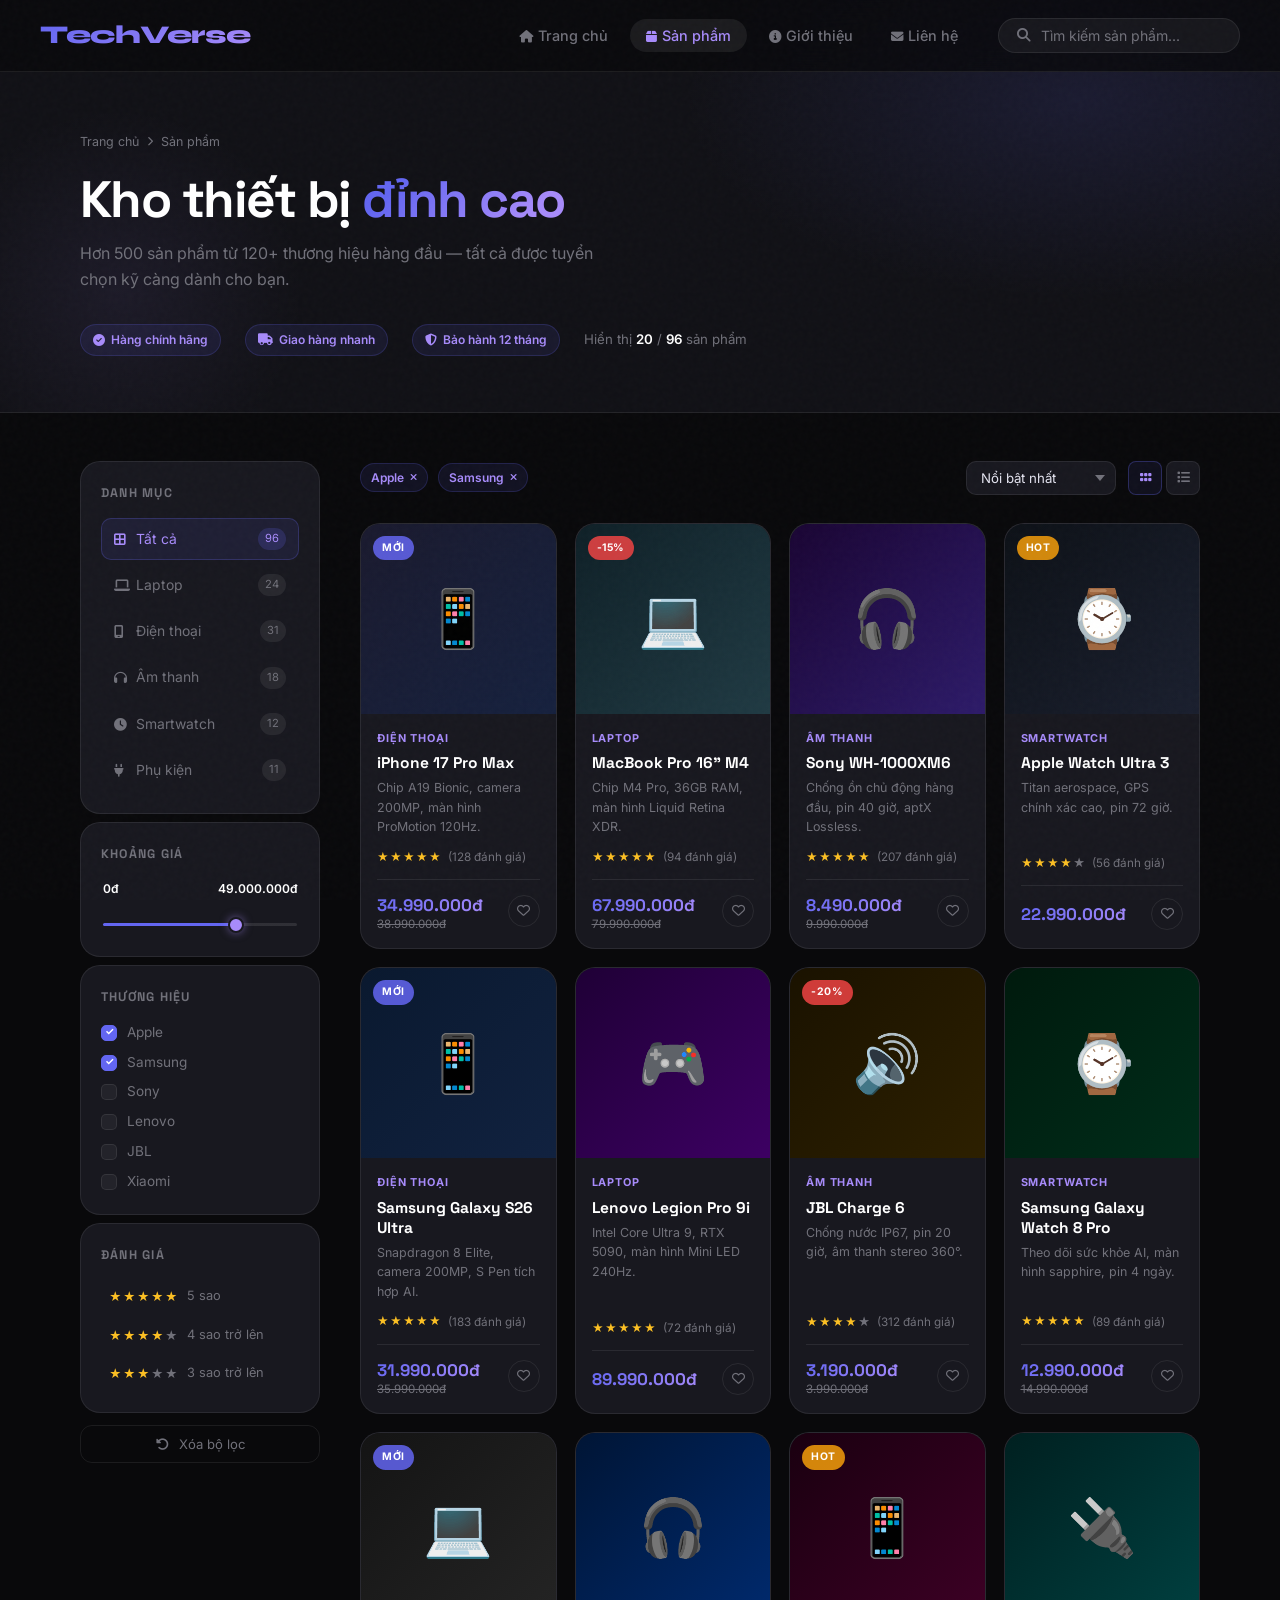
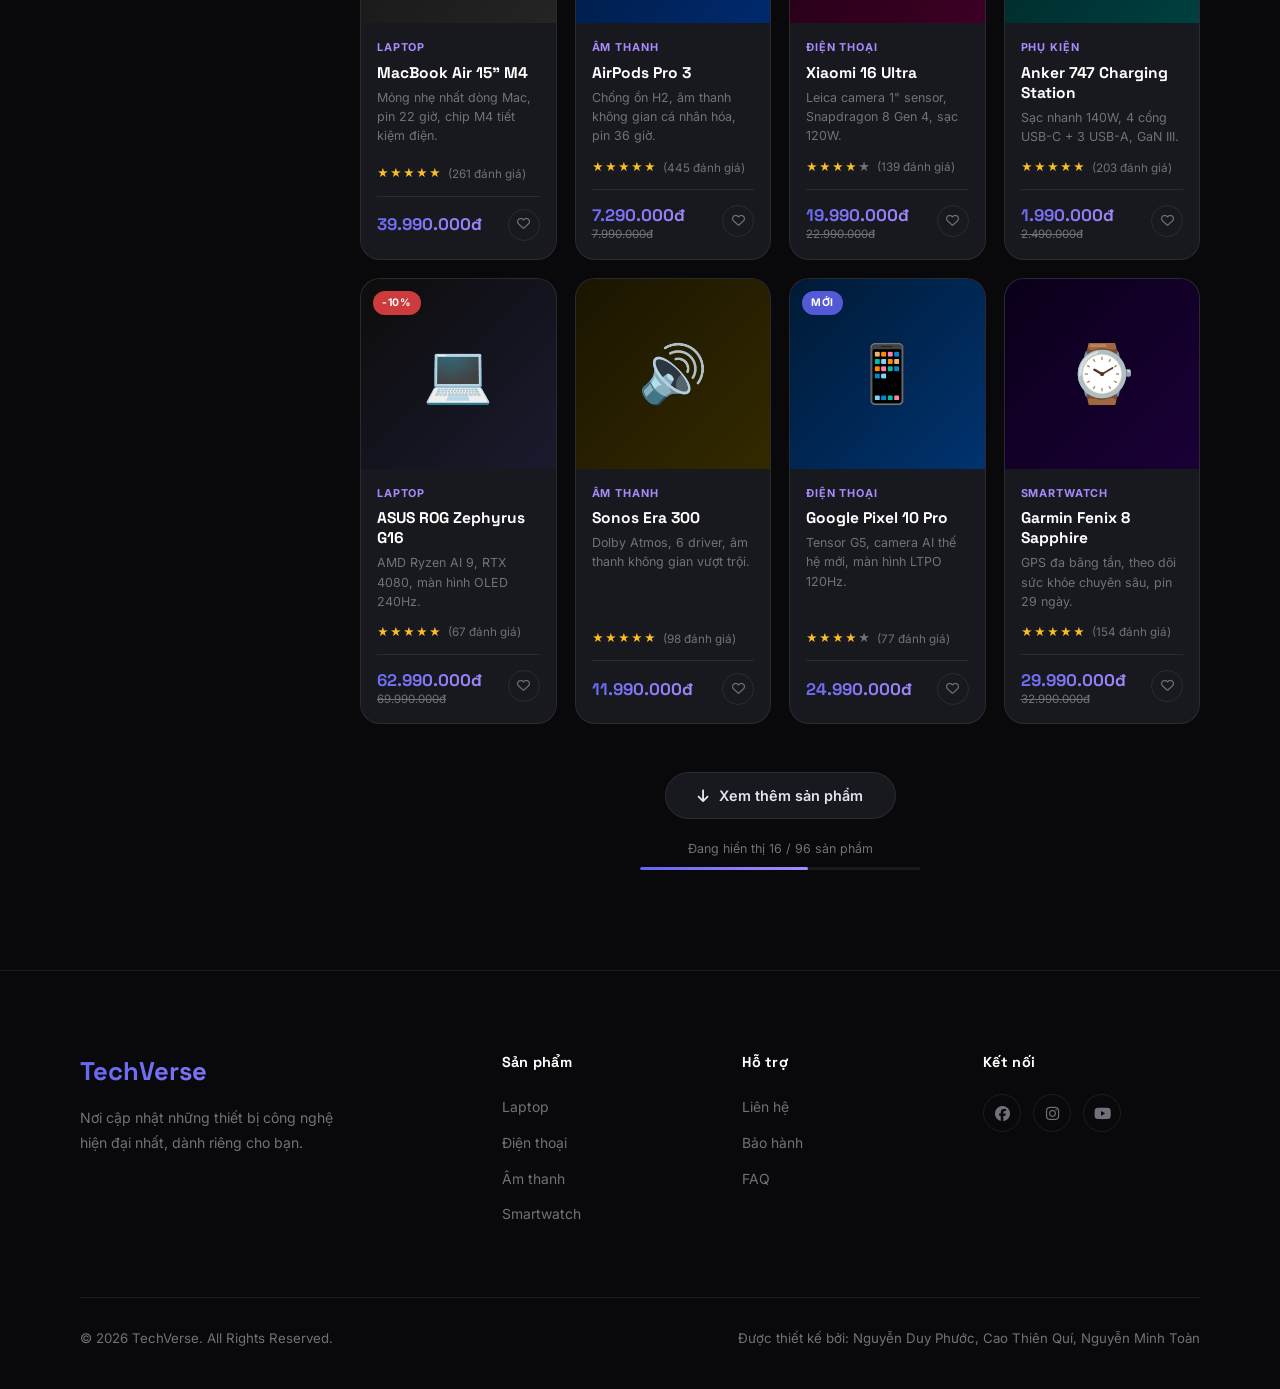
==== sanpham.html @ b82b4ca9 "update" ====
<!DOCTYPE html>
<html lang="vi">

<head>
    <meta charset="UTF-8" />
    <meta name="viewport" content="width=device-width, initial-scale=1.0" />
    <title>Sản Phẩm — TechVerse</title>
    <link rel="preconnect" href="https://fonts.googleapis.com" />
    <link rel="preconnect" href="https://fonts.gstatic.com" crossorigin />
    <link
        href="https://fonts.googleapis.com/css2?family=Syne:wght@400;600;700;800&family=Inter:wght@300;400;500;600&display=swap"
        rel="stylesheet" />
    <link rel="stylesheet" href="https://cdnjs.cloudflare.com/ajax/libs/font-awesome/6.7.2/css/all.min.css" />
    <link
        href="https://fonts.googleapis.com/css2?family=Space+Grotesk:wght@300;400;500;600;700&family=Manrope:wght@300;400;500;600;700;800&display=swap"
        rel="stylesheet">
    <link rel="stylesheet" href="../css/sanpham.css">
</head>


<body>

    <!-- ── NAVBAR ── -->
    <nav class="nav">
        <a class="nav-brand" href="index.html" style="font-family: Syne;">TechVerse</a>

        <ul class="nav-links">
            <li><a href="index.html"><i class="fa-solid fa-house" style="font-size:.78rem;margin-right:5px"></i>Trang
                    chủ</a></li>
            <li><a href="sanpham.html" class="active"><i class="fa-solid fa-box"
                        style="font-size:.78rem;margin-right:5px"></i>Sản phẩm</a></li>
            <li><a href="about.html"><i class="fa-solid fa-circle-info"
                        style="font-size:.78rem;margin-right:5px"></i>Giới thiệu</a></li>
            <li><a href="contact.html"><i class="fa-solid fa-envelope"
                        style="font-size:.78rem;margin-right:5px"></i>Liên hệ</a></li>
        </ul>

        <div class="nav-search">
            <i class="fa-solid fa-magnifying-glass"></i>
            <input type="search" placeholder="Tìm kiếm sản phẩm..." />
        </div>
    </nav>

    <!-- ── PAGE HERO ── -->
    <div class="page-hero">
        <div class="page-hero-inner">
            <div class="breadcrumb">
                <a href="index.html">Trang chủ</a>
                <i class="fa-solid fa-chevron-right"></i>
                <span>Sản phẩm</span>
            </div>
            <h1>Kho thiết bị <em>đỉnh cao</em></h1>
            <p>Hơn 500 sản phẩm từ 120+ thương hiệu hàng đầu — tất cả được tuyển chọn kỹ càng dành cho bạn.</p>
            <div class="hero-meta">
                <div class="meta-badge"><i class="fa-solid fa-circle-check"></i> Hàng chính hãng</div>
                <div class="meta-badge"><i class="fa-solid fa-truck"></i> Giao hàng nhanh</div>
                <div class="meta-badge"><i class="fa-solid fa-shield-halved"></i> Bảo hành 12 tháng</div>
                <div class="meta-count">Hiển thị <span>20</span> / <span>96</span> sản phẩm</div>
            </div>
        </div>
    </div>

    <!-- ── SHOP LAYOUT ── -->
    <div class="shop-layout">

        <!-- SIDEBAR -->
        <aside class="sidebar">

            <!-- Category -->
            <div class="sidebar-section">
                <div class="sidebar-title">Danh mục</div>
                <ul class="filter-list" id="cat-filter">
                    <li class="filter-item active" data-cat="all">
                        <span><i class="fa-solid fa-border-all" style="width:14px;margin-right:8px"></i>Tất cả</span>
                        <span class="filter-count">96</span>
                    </li>
                    <li class="filter-item" data-cat="laptop">
                        <span><i class="fa-solid fa-laptop" style="width:14px;margin-right:8px"></i>Laptop</span>
                        <span class="filter-count">24</span>
                    </li>
                    <li class="filter-item" data-cat="phone">
                        <span><i class="fa-solid fa-mobile-screen" style="width:14px;margin-right:8px"></i>Điện
                            thoại</span>
                        <span class="filter-count">31</span>
                    </li>
                    <li class="filter-item" data-cat="audio">
                        <span><i class="fa-solid fa-headphones" style="width:14px;margin-right:8px"></i>Âm thanh</span>
                        <span class="filter-count">18</span>
                    </li>
                    <li class="filter-item" data-cat="watch">
                        <span><i class="fa-solid fa-clock" style="width:14px;margin-right:8px"></i>Smartwatch</span>
                        <span class="filter-count">12</span>
                    </li>
                    <li class="filter-item" data-cat="accessory">
                        <span><i class="fa-solid fa-plug" style="width:14px;margin-right:8px"></i>Phụ kiện</span>
                        <span class="filter-count">11</span>
                    </li>
                </ul>
            </div>

            <!-- Price -->
            <div class="sidebar-section">
                <div class="sidebar-title">Khoảng giá</div>
                <div class="price-range-wrap">
                    <div class="price-labels">
                        <span>0đ</span>
                        <span id="price-display">50.000.000đ</span>
                    </div>
                    <input type="range" min="0" max="100" value="70" id="price-range" />
                </div>
            </div>

            <!-- Brand -->
            <div class="sidebar-section">
                <div class="sidebar-title">Thương hiệu</div>
                <div class="brand-list">
                    <label class="brand-check">
                        <input type="checkbox" checked />
                        <div class="checkmark"></div>
                        <span class="brand-label">Apple</span>
                    </label>
                    <label class="brand-check">
                        <input type="checkbox" checked />
                        <div class="checkmark"></div>
                        <span class="brand-label">Samsung</span>
                    </label>
                    <label class="brand-check">
                        <input type="checkbox" />
                        <div class="checkmark"></div>
                        <span class="brand-label">Sony</span>
                    </label>
                    <label class="brand-check">
                        <input type="checkbox" />
                        <div class="checkmark"></div>
                        <span class="brand-label">Lenovo</span>
                    </label>
                    <label class="brand-check">
                        <input type="checkbox" />
                        <div class="checkmark"></div>
                        <span class="brand-label">JBL</span>
                    </label>
                    <label class="brand-check">
                        <input type="checkbox" />
                        <div class="checkmark"></div>
                        <span class="brand-label">Xiaomi</span>
                    </label>
                </div>
            </div>

            <!-- Rating -->
            <div class="sidebar-section">
                <div class="sidebar-title">Đánh giá</div>
                <div class="rating-list">
                    <div class="rating-row">
                        <span class="stars">★★★★★</span>
                        <span class="rating-label">5 sao</span>
                    </div>
                    <div class="rating-row">
                        <span class="stars">★★★★<span style="color:var(--muted)">★</span></span>
                        <span class="rating-label">4 sao trở lên</span>
                    </div>
                    <div class="rating-row">
                        <span class="stars">★★★<span style="color:var(--muted)">★★</span></span>
                        <span class="rating-label">3 sao trở lên</span>
                    </div>
                </div>
            </div>

            <button class="reset-btn">
                <i class="fa-solid fa-rotate-left" style="margin-right:6px"></i> Xóa bộ lọc
            </button>

        </aside>

        <!-- MAIN -->
        <main class="main-content">

            <!-- Topbar -->
            <div class="topbar">
                <div class="topbar-left">
                    <span class="active-filter-tag">Apple <i class="fa-solid fa-xmark"></i></span>
                    <span class="active-filter-tag">Samsung <i class="fa-solid fa-xmark"></i></span>
                </div>
                <div class="topbar-right">
                    <select class="sort-select">
                        <option>Nổi bật nhất</option>
                        <option>Giá: Thấp → Cao</option>
                        <option>Giá: Cao → Thấp</option>
                        <option>Mới nhất</option>
                        <option>Đánh giá cao</option>
                    </select>
                    <div class="view-toggle">
                        <button class="view-btn active" title="Lưới"><i class="fa-solid fa-grip"></i></button>
                        <button class="view-btn" title="Danh sách"><i class="fa-solid fa-list"></i></button>
                    </div>
                </div>
            </div>

            <!-- Product Grid (4 per row on desktop) -->
            <div class="prod-grid" id="product-grid">

                <!-- Card 1 -->
                <div class="prod-card" data-reveal data-reveal-delay="1">
                    <div class="prod-badge badge-new">Mới</div>
                    <div class="prod-img-wrap">
                        <div
                            style="width:100%;height:100%;background:linear-gradient(135deg,#1a1a2e,#16213e);display:flex;align-items:center;justify-content:center;font-size:3.5rem;">
                            📱</div>
                        <div class="prod-actions">
                            <button class="qa-btn"><i class="fa-solid fa-eye"></i> Xem nhanh</button>
                            <button class="qa-btn icon-only">
                                <i class="fa-solid fa-arrow-right"></i>
                            </button>
                        </div>
                    </div>
                    <div class="prod-body">
                        <div class="prod-cat">Điện thoại</div>
                        <h5>iPhone 17 Pro Max</h5>
                        <p>Chip A19 Bionic, camera 200MP, màn hình ProMotion 120Hz.</p>
                        <div class="prod-rating">
                            <span class="stars">★★★★★</span>
                            <span>(128 đánh giá)</span>
                        </div>
                        <div class="prod-footer">
                            <div class="prod-price">
                                <span class="price-main">34.990.000đ</span>
                                <span class="price-old">38.990.000đ</span>
                            </div>
                            <button class="prod-heart"><i class="fa-regular fa-heart"></i></button>
                        </div>
                    </div>
                </div>

                <!-- Card 2 -->
                <div class="prod-card" data-reveal data-reveal-delay="2">
                    <div class="prod-badge badge-sale">-15%</div>
                    <div class="prod-img-wrap">
                        <div
                            style="width:100%;height:100%;background:linear-gradient(135deg,#0f2027,#203a43);display:flex;align-items:center;justify-content:center;font-size:3.5rem;">
                            💻</div>
                        <div class="prod-actions">
                            <button class="qa-btn"><i class="fa-solid fa-eye"></i> Xem nhanh</button>
                            <button class="qa-btn icon-only"><i class="fa-solid fa-cart-plus"></i></button>
                        </div>
                    </div>
                    <div class="prod-body">
                        <div class="prod-cat">Laptop</div>
                        <h5>MacBook Pro 16" M4</h5>
                        <p>Chip M4 Pro, 36GB RAM, màn hình Liquid Retina XDR.</p>
                        <div class="prod-rating">
                            <span class="stars">★★★★★</span>
                            <span>(94 đánh giá)</span>
                        </div>
                        <div class="prod-footer">
                            <div class="prod-price">
                                <span class="price-main">67.990.000đ</span>
                                <span class="price-old">79.990.000đ</span>
                            </div>
                            <button class="prod-heart"><i class="fa-regular fa-heart"></i></button>
                        </div>
                    </div>
                </div>

                <!-- Card 3 -->
                <div class="prod-card" data-reveal data-reveal-delay="3">
                    <div class="prod-img-wrap">
                        <div
                            style="width:100%;height:100%;background:linear-gradient(135deg,#1a0533,#2d1b69);display:flex;align-items:center;justify-content:center;font-size:3.5rem;">
                            🎧</div>
                        <div class="prod-actions">
                            <button class="qa-btn"><i class="fa-solid fa-eye"></i> Xem nhanh</button>
                            <button class="qa-btn icon-only"><i class="fa-solid fa-cart-plus"></i></button>
                        </div>
                    </div>
                    <div class="prod-body">
                        <div class="prod-cat">Âm thanh</div>
                        <h5>Sony WH-1000XM6</h5>
                        <p>Chống ồn chủ động hàng đầu, pin 40 giờ, aptX Lossless.</p>
                        <div class="prod-rating">
                            <span class="stars">★★★★★</span>
                            <span>(207 đánh giá)</span>
                        </div>
                        <div class="prod-footer">
                            <div class="prod-price">
                                <span class="price-main">8.490.000đ</span>
                                <span class="price-old">9.990.000đ</span>
                            </div>
                            <button class="prod-heart"><i class="fa-regular fa-heart"></i></button>
                        </div>
                    </div>
                </div>

                <!-- Card 4 -->
                <div class="prod-card" data-reveal data-reveal-delay="4">
                    <div class="prod-badge badge-hot">Hot</div>
                    <div class="prod-img-wrap">
                        <div
                            style="width:100%;height:100%;background:linear-gradient(135deg,#0d1117,#1a1f2e);display:flex;align-items:center;justify-content:center;font-size:3.5rem;">
                            ⌚</div>
                        <div class="prod-actions">
                            <button class="qa-btn"><i class="fa-solid fa-eye"></i> Xem nhanh</button>
                            <button class="qa-btn icon-only"><i class="fa-solid fa-cart-plus"></i></button>
                        </div>
                    </div>
                    <div class="prod-body">
                        <div class="prod-cat">Smartwatch</div>
                        <h5>Apple Watch Ultra 3</h5>
                        <p>Titan aerospace, GPS chính xác cao, pin 72 giờ.</p>
                        <div class="prod-rating">
                            <span class="stars">★★★★<span style="color:var(--muted)">★</span></span>
                            <span>(56 đánh giá)</span>
                        </div>
                        <div class="prod-footer">
                            <div class="prod-price">
                                <span class="price-main">22.990.000đ</span>
                            </div>
                            <button class="prod-heart"><i class="fa-regular fa-heart"></i></button>
                        </div>
                    </div>
                </div>

                <!-- Card 5 -->
                <div class="prod-card" data-reveal data-reveal-delay="1">
                    <div class="prod-badge badge-new">Mới</div>
                    <div class="prod-img-wrap">
                        <div
                            style="width:100%;height:100%;background:linear-gradient(135deg,#0a192f,#112240);display:flex;align-items:center;justify-content:center;font-size:3.5rem;">
                            📱</div>
                        <div class="prod-actions">
                            <button class="qa-btn"><i class="fa-solid fa-eye"></i> Xem nhanh</button>
                            <button class="qa-btn icon-only"><i class="fa-solid fa-cart-plus"></i></button>
                        </div>
                    </div>
                    <div class="prod-body">
                        <div class="prod-cat">Điện thoại</div>
                        <h5>Samsung Galaxy S26 Ultra</h5>
                        <p>Snapdragon 8 Elite, camera 200MP, S Pen tích hợp AI.</p>
                        <div class="prod-rating">
                            <span class="stars">★★★★★</span>
                            <span>(183 đánh giá)</span>
                        </div>
                        <div class="prod-footer">
                            <div class="prod-price">
                                <span class="price-main">31.990.000đ</span>
                                <span class="price-old">35.990.000đ</span>
                            </div>
                            <button class="prod-heart"><i class="fa-regular fa-heart"></i></button>
                        </div>
                    </div>
                </div>

                <!-- Card 6 -->
                <div class="prod-card" data-reveal data-reveal-delay="2">
                    <div class="prod-img-wrap">
                        <div
                            style="width:100%;height:100%;background:linear-gradient(135deg,#1f0036,#3d0063);display:flex;align-items:center;justify-content:center;font-size:3.5rem;">
                            🎮</div>
                        <div class="prod-actions">
                            <button class="qa-btn"><i class="fa-solid fa-eye"></i> Xem nhanh</button>
                            <button class="qa-btn icon-only"><i class="fa-solid fa-cart-plus"></i></button>
                        </div>
                    </div>
                    <div class="prod-body">
                        <div class="prod-cat">Laptop</div>
                        <h5>Lenovo Legion Pro 9i</h5>
                        <p>Intel Core Ultra 9, RTX 5090, màn hình Mini LED 240Hz.</p>
                        <div class="prod-rating">
                            <span class="stars">★★★★★</span>
                            <span>(72 đánh giá)</span>
                        </div>
                        <div class="prod-footer">
                            <div class="prod-price">
                                <span class="price-main">89.990.000đ</span>
                            </div>
                            <button class="prod-heart"><i class="fa-regular fa-heart"></i></button>
                        </div>
                    </div>
                </div>

                <!-- Card 7 -->
                <div class="prod-card" data-reveal data-reveal-delay="3">
                    <div class="prod-badge badge-sale">-20%</div>
                    <div class="prod-img-wrap">
                        <div
                            style="width:100%;height:100%;background:linear-gradient(135deg,#1a1200,#2d2000);display:flex;align-items:center;justify-content:center;font-size:3.5rem;">
                            🔊</div>
                        <div class="prod-actions">
                            <button class="qa-btn"><i class="fa-solid fa-eye"></i> Xem nhanh</button>
                            <button class="qa-btn icon-only"><i class="fa-solid fa-cart-plus"></i></button>
                        </div>
                    </div>
                    <div class="prod-body">
                        <div class="prod-cat">Âm thanh</div>
                        <h5>JBL Charge 6</h5>
                        <p>Chống nước IP67, pin 20 giờ, âm thanh stereo 360°.</p>
                        <div class="prod-rating">
                            <span class="stars">★★★★<span style="color:var(--muted)">★</span></span>
                            <span>(312 đánh giá)</span>
                        </div>
                        <div class="prod-footer">
                            <div class="prod-price">
                                <span class="price-main">3.190.000đ</span>
                                <span class="price-old">3.990.000đ</span>
                            </div>
                            <button class="prod-heart"><i class="fa-regular fa-heart"></i></button>
                        </div>
                    </div>
                </div>

                <!-- Card 8 -->
                <div class="prod-card" data-reveal data-reveal-delay="4">
                    <div class="prod-img-wrap">
                        <div
                            style="width:100%;height:100%;background:linear-gradient(135deg,#001a0d,#002d1a);display:flex;align-items:center;justify-content:center;font-size:3.5rem;">
                            ⌚</div>
                        <div class="prod-actions">
                            <button class="qa-btn"><i class="fa-solid fa-eye"></i> Xem nhanh</button>
                            <button class="qa-btn icon-only"><i class="fa-solid fa-cart-plus"></i></button>
                        </div>
                    </div>
                    <div class="prod-body">
                        <div class="prod-cat">Smartwatch</div>
                        <h5>Samsung Galaxy Watch 8 Pro</h5>
                        <p>Theo dõi sức khỏe AI, màn hình sapphire, pin 4 ngày.</p>
                        <div class="prod-rating">
                            <span class="stars">★★★★★</span>
                            <span>(89 đánh giá)</span>
                        </div>
                        <div class="prod-footer">
                            <div class="prod-price">
                                <span class="price-main">12.990.000đ</span>
                                <span class="price-old">14.990.000đ</span>
                            </div>
                            <button class="prod-heart"><i class="fa-regular fa-heart"></i></button>
                        </div>
                    </div>
                </div>

                <!-- Card 9 -->
                <div class="prod-card" data-reveal data-reveal-delay="1">
                    <div class="prod-badge badge-new">Mới</div>
                    <div class="prod-img-wrap">
                        <div
                            style="width:100%;height:100%;background:linear-gradient(135deg,#141414,#242424);display:flex;align-items:center;justify-content:center;font-size:3.5rem;">
                            💻</div>
                        <div class="prod-actions">
                            <button class="qa-btn"><i class="fa-solid fa-eye"></i> Xem nhanh</button>
                            <button class="qa-btn icon-only"><i class="fa-solid fa-cart-plus"></i></button>
                        </div>
                    </div>
                    <div class="prod-body">
                        <div class="prod-cat">Laptop</div>
                        <h5>MacBook Air 15" M4</h5>
                        <p>Mỏng nhẹ nhất dòng Mac, pin 22 giờ, chip M4 tiết kiệm điện.</p>
                        <div class="prod-rating">
                            <span class="stars">★★★★★</span>
                            <span>(261 đánh giá)</span>
                        </div>
                        <div class="prod-footer">
                            <div class="prod-price">
                                <span class="price-main">39.990.000đ</span>
                            </div>
                            <button class="prod-heart"><i class="fa-regular fa-heart"></i></button>
                        </div>
                    </div>
                </div>

                <!-- Card 10 -->
                <div class="prod-card" data-reveal data-reveal-delay="2">
                    <div class="prod-img-wrap">
                        <div
                            style="width:100%;height:100%;background:linear-gradient(135deg,#001535,#002a6e);display:flex;align-items:center;justify-content:center;font-size:3.5rem;">
                            🎧</div>
                        <div class="prod-actions">
                            <button class="qa-btn"><i class="fa-solid fa-eye"></i> Xem nhanh</button>
                            <button class="qa-btn icon-only"><i class="fa-solid fa-cart-plus"></i></button>
                        </div>
                    </div>
                    <div class="prod-body">
                        <div class="prod-cat">Âm thanh</div>
                        <h5>AirPods Pro 3</h5>
                        <p>Chống ồn H2, âm thanh không gian cá nhân hóa, pin 36 giờ.</p>
                        <div class="prod-rating">
                            <span class="stars">★★★★★</span>
                            <span>(445 đánh giá)</span>
                        </div>
                        <div class="prod-footer">
                            <div class="prod-price">
                                <span class="price-main">7.290.000đ</span>
                                <span class="price-old">7.990.000đ</span>
                            </div>
                            <button class="prod-heart"><i class="fa-regular fa-heart"></i></button>
                        </div>
                    </div>
                </div>

                <!-- Card 11 -->
                <div class="prod-card" data-reveal data-reveal-delay="3">
                    <div class="prod-badge badge-hot">Hot</div>
                    <div class="prod-img-wrap">
                        <div
                            style="width:100%;height:100%;background:linear-gradient(135deg,#1a0010,#3d0025);display:flex;align-items:center;justify-content:center;font-size:3.5rem;">
                            📱</div>
                        <div class="prod-actions">
                            <button class="qa-btn"><i class="fa-solid fa-eye"></i> Xem nhanh</button>
                            <button class="qa-btn icon-only"><i class="fa-solid fa-cart-plus"></i></button>
                        </div>
                    </div>
                    <div class="prod-body">
                        <div class="prod-cat">Điện thoại</div>
                        <h5>Xiaomi 16 Ultra</h5>
                        <p>Leica camera 1" sensor, Snapdragon 8 Gen 4, sạc 120W.</p>
                        <div class="prod-rating">
                            <span class="stars">★★★★<span style="color:var(--muted)">★</span></span>
                            <span>(139 đánh giá)</span>
                        </div>
                        <div class="prod-footer">
                            <div class="prod-price">
                                <span class="price-main">19.990.000đ</span>
                                <span class="price-old">22.990.000đ</span>
                            </div>
                            <button class="prod-heart"><i class="fa-regular fa-heart"></i></button>
                        </div>
                    </div>
                </div>

                <!-- Card 12 -->
                <div class="prod-card" data-reveal data-reveal-delay="4">
                    <div class="prod-img-wrap">
                        <div
                            style="width:100%;height:100%;background:linear-gradient(135deg,#002020,#004040);display:flex;align-items:center;justify-content:center;font-size:3.5rem;">
                            🔌</div>
                        <div class="prod-actions">
                            <button class="qa-btn"><i class="fa-solid fa-eye"></i> Xem nhanh</button>
                            <button class="qa-btn icon-only"><i class="fa-solid fa-cart-plus"></i></button>
                        </div>
                    </div>
                    <div class="prod-body">
                        <div class="prod-cat">Phụ kiện</div>
                        <h5>Anker 747 Charging Station</h5>
                        <p>Sạc nhanh 140W, 4 cổng USB-C + 3 USB-A, GaN III.</p>
                        <div class="prod-rating">
                            <span class="stars">★★★★★</span>
                            <span>(203 đánh giá)</span>
                        </div>
                        <div class="prod-footer">
                            <div class="prod-price">
                                <span class="price-main">1.990.000đ</span>
                                <span class="price-old">2.490.000đ</span>
                            </div>
                            <button class="prod-heart"><i class="fa-regular fa-heart"></i></button>
                        </div>
                    </div>
                </div>

                <!-- Card 13 -->
                <div class="prod-card" data-reveal data-reveal-delay="1">
                    <div class="prod-badge badge-sale">-10%</div>
                    <div class="prod-img-wrap">
                        <div
                            style="width:100%;height:100%;background:linear-gradient(135deg,#0d0d0d,#1a1a2e);display:flex;align-items:center;justify-content:center;font-size:3.5rem;">
                            💻</div>
                        <div class="prod-actions">
                            <button class="qa-btn"><i class="fa-solid fa-eye"></i> Xem nhanh</button>
                            <button class="qa-btn icon-only"><i class="fa-solid fa-cart-plus"></i></button>
                        </div>
                    </div>
                    <div class="prod-body">
                        <div class="prod-cat">Laptop</div>
                        <h5>ASUS ROG Zephyrus G16</h5>
                        <p>AMD Ryzen AI 9, RTX 4080, màn hình OLED 240Hz.</p>
                        <div class="prod-rating">
                            <span class="stars">★★★★★</span>
                            <span>(67 đánh giá)</span>
                        </div>
                        <div class="prod-footer">
                            <div class="prod-price">
                                <span class="price-main">62.990.000đ</span>
                                <span class="price-old">69.990.000đ</span>
                            </div>
                            <button class="prod-heart"><i class="fa-regular fa-heart"></i></button>
                        </div>
                    </div>
                </div>

                <!-- Card 14 -->
                <div class="prod-card" data-reveal data-reveal-delay="2">
                    <div class="prod-img-wrap">
                        <div
                            style="width:100%;height:100%;background:linear-gradient(135deg,#1a1500,#332900);display:flex;align-items:center;justify-content:center;font-size:3.5rem;">
                            🔊</div>
                        <div class="prod-actions">
                            <button class="qa-btn"><i class="fa-solid fa-eye"></i> Xem nhanh</button>
                            <button class="qa-btn icon-only"><i class="fa-solid fa-cart-plus"></i></button>
                        </div>
                    </div>
                    <div class="prod-body">
                        <div class="prod-cat">Âm thanh</div>
                        <h5>Sonos Era 300</h5>
                        <p>Dolby Atmos, 6 driver, âm thanh không gian vượt trội.</p>
                        <div class="prod-rating">
                            <span class="stars">★★★★★</span>
                            <span>(98 đánh giá)</span>
                        </div>
                        <div class="prod-footer">
                            <div class="prod-price">
                                <span class="price-main">11.990.000đ</span>
                            </div>
                            <button class="prod-heart"><i class="fa-regular fa-heart"></i></button>
                        </div>
                    </div>
                </div>

                <!-- Card 15 -->
                <div class="prod-card" data-reveal data-reveal-delay="3">
                    <div class="prod-badge badge-new">Mới</div>
                    <div class="prod-img-wrap">
                        <div
                            style="width:100%;height:100%;background:linear-gradient(135deg,#001a35,#003370);display:flex;align-items:center;justify-content:center;font-size:3.5rem;">
                            📱</div>
                        <div class="prod-actions">
                            <button class="qa-btn"><i class="fa-solid fa-eye"></i> Xem nhanh</button>
                            <button class="qa-btn icon-only"><i class="fa-solid fa-cart-plus"></i></button>
                        </div>
                    </div>
                    <div class="prod-body">
                        <div class="prod-cat">Điện thoại</div>
                        <h5>Google Pixel 10 Pro</h5>
                        <p>Tensor G5, camera AI thế hệ mới, màn hình LTPO 120Hz.</p>
                        <div class="prod-rating">
                            <span class="stars">★★★★<span style="color:var(--muted)">★</span></span>
                            <span>(77 đánh giá)</span>
                        </div>
                        <div class="prod-footer">
                            <div class="prod-price">
                                <span class="price-main">24.990.000đ</span>
                            </div>
                            <button class="prod-heart"><i class="fa-regular fa-heart"></i></button>
                        </div>
                    </div>
                </div>

                <!-- Card 16 -->
                <div class="prod-card" data-reveal data-reveal-delay="4">
                    <div class="prod-img-wrap">
                        <div
                            style="width:100%;height:100%;background:linear-gradient(135deg,#0a001a,#1a0036);display:flex;align-items:center;justify-content:center;font-size:3.5rem;">
                            ⌚</div>
                        <div class="prod-actions">
                            <button class="qa-btn"><i class="fa-solid fa-eye"></i> Xem nhanh</button>
                            <button class="qa-btn icon-only"><i class="fa-solid fa-cart-plus"></i></button>
                        </div>
                    </div>
                    <div class="prod-body">
                        <div class="prod-cat">Smartwatch</div>
                        <h5>Garmin Fenix 8 Sapphire</h5>
                        <p>GPS đa băng tần, theo dõi sức khỏe chuyên sâu, pin 29 ngày.</p>
                        <div class="prod-rating">
                            <span class="stars">★★★★★</span>
                            <span>(154 đánh giá)</span>
                        </div>
                        <div class="prod-footer">
                            <div class="prod-price">
                                <span class="price-main">29.990.000đ</span>
                                <span class="price-old">32.990.000đ</span>
                            </div>
                            <button class="prod-heart"><i class="fa-regular fa-heart"></i></button>
                        </div>
                    </div>
                </div>

            </div><!-- /prod-grid -->

            <!-- Load More -->
            <div class="load-more-wrap">
                <button class="load-more-btn">
                    <i class="fa-solid fa-arrow-down"></i> Xem thêm sản phẩm
                </button>
                <div class="progress-bar">
                    <div class="progress-label">Đang hiển thị 16 / 96 sản phẩm</div>
                    <div class="progress-track">
                        <div class="progress-fill"></div>
                    </div>
                </div>
            </div>

        </main>
    </div><!-- /shop-layout -->

    <!-- ── FOOTER ── -->
    <footer>
        <div class="footer-inner">
            <div class="footer-grid">
                <div>
                    <div class="footer-brand">TechVerse</div>
                    <p class="footer-brand-desc">Nơi cập nhật những thiết bị công nghệ hiện đại nhất, dành riêng cho
                        bạn.</p>
                </div>
                <div class="footer-col">
                    <h6>Sản phẩm</h6>
                    <ul>
                        <li><a href="#">Laptop</a></li>
                        <li><a href="#">Điện thoại</a></li>
                        <li><a href="#">Âm thanh</a></li>
                        <li><a href="#">Smartwatch</a></li>
                    </ul>
                </div>
                <div class="footer-col">
                    <h6>Hỗ trợ</h6>
                    <ul>
                        <li><a href="#">Liên hệ</a></li>
                        <li><a href="#">Bảo hành</a></li>
                        <li><a href="#">FAQ</a></li>
                    </ul>
                </div>
                <div class="footer-col">
                    <h6>Kết nối</h6>
                    <div class="socials">
                        <a href="#" class="social-btn"><i class="fa-brands fa-facebook"></i></a>
                        <a href="#" class="social-btn"><i class="fa-brands fa-instagram"></i></a>
                        <a href="#" class="social-btn"><i class="fa-brands fa-youtube"></i></a>
                    </div>
                </div>
            </div>
            <div class="footer-bottom">
                <p>© 2026 TechVerse. All Rights Reserved.</p>
                <p>Được thiết kế bởi: Nguyễn Duy Phước, Cao Thiên Quí, Nguyễn Minh Toàn</p>
            </div>
        </div>
    </footer>
    <script src="js/sanpham.js"></script>
</body>

</html>
---- css/sanpham.css ----
/* ── TOKENS ─────────────────────────────── */
:root {
    --ink: #09090B;
    --surface: #111116;
    --card: #18181F;
    --border: rgba(255, 255, 255, .08);
    --accent: #6366F1;
    --accent2: #A78BFA;
    --glow: rgba(99, 102, 241, .35);
    --text: #E4E4F0;
    --muted: #71717A;
    --white: #FFFFFF;
    --r-sm: 12px;
    --r-md: 20px;
    --r-lg: 32px;
    --font-display: 'Space Grotesk', sans-serif;
    --font-body: 'Inter', sans-serif;
    --ease: cubic-bezier(.25, .46, .45, .94);
}

*,
*::before,
*::after {
    box-sizing: border-box;
    margin: 0;
    padding: 0;
}

html {
    scroll-behavior: smooth;
}

body {
    font-family: var(--font-body);
    background: var(--ink);
    color: var(--text);
    line-height: 1.6;
    overflow-x: hidden;
}

a {
    text-decoration: none;
    color: inherit;
}

img {
    display: block;
    max-width: 100%;
}

body::before {
    content: '';
    position: fixed;
    inset: 0;
    background-image: url("data:image/svg+xml,%3Csvg viewBox='0 0 200 200' xmlns='http://www.w3.org/2000/svg'%3E%3Cfilter id='n'%3E%3CfeTurbulence type='fractalNoise' baseFrequency='0.9' numOctaves='4'/%3E%3C/filter%3E%3Crect width='100%25' height='100%25' filter='url(%23n)'/%3E%3C/svg%3E");
    opacity: .022;
    pointer-events: none;
    z-index: 9999;
}

/* ── NAVBAR ── */
.nav {
    position: fixed;
    top: 0;
    left: 0;
    right: 0;
    z-index: 1000;
    height: 72px;
    display: flex;
    align-items: center;
    padding: 0 40px;
    background: rgba(9, 9, 11, .75);
    backdrop-filter: blur(18px);
    border-bottom: 1px solid var(--border);
    transition: background .3s var(--ease);
}

.nav-brand {
    font-family: 'Syne', sans-serif;
    font-size: 1.6rem;
    font-weight: 800;
    background: linear-gradient(135deg, var(--accent), var(--accent2));
    -webkit-background-clip: text;
    -webkit-text-fill-color: transparent;
    letter-spacing: -.5px;
    margin-right: auto;
}

.nav-links {
    display: flex;
    align-items: center;
    gap: 6px;
    list-style: none;
}

.nav-links a {
    font-size: .9rem;
    font-weight: 500;
    color: var(--muted);
    padding: 8px 16px;
    border-radius: 99px;
    transition: color .2s, background .2s;
}

.nav-links a:hover {
    color: var(--white);
    background: rgba(255, 255, 255, .07);
}

.nav-links a.active {
    color: var(--accent2);
    background: rgba(255, 255, 255, .07);
}

.nav-search {
    display: flex;
    align-items: center;
    gap: 10px;
    margin-left: 24px;
    background: rgba(255, 255, 255, .05);
    border: 1px solid var(--border);
    border-radius: 99px;
    padding: 8px 18px;
    transition: border-color .2s, box-shadow .2s;
}

.nav-search:focus-within {
    border-color: var(--accent);
    box-shadow: 0 0 0 3px var(--glow);
}

.nav-search i {
    color: var(--muted);
    font-size: .85rem;
}

.nav-search input {
    background: transparent;
    border: none;
    outline: none;
    font-family: var(--font-body);
    font-size: .88rem;
    color: var(--text);
    width: 180px;
}

.nav-search input::placeholder {
    color: var(--muted);
}

/* ── PAGE HERO ── */
.page-hero {
    padding-top: 72px;
    background: var(--surface);
    border-bottom: 1px solid var(--border);
    position: relative;
    overflow: hidden;
}

.page-hero::before {
    content: '';
    position: absolute;
    width: 800px;
    height: 400px;
    background: radial-gradient(ellipse, rgba(99, 102, 241, .12) 0%, transparent 70%);
    top: -100px;
    right: -200px;
    pointer-events: none;
}

.page-hero::after {
    content: '';
    position: absolute;
    width: 400px;
    height: 400px;
    background: radial-gradient(circle, rgba(167, 139, 250, .08) 0%, transparent 65%);
    bottom: -80px;
    left: -80px;
    pointer-events: none;
}

.page-hero-inner {
    max-width: 1280px;
    margin: 0 auto;
    padding: 60px 80px 56px;
    position: relative;
    z-index: 1;
}

.breadcrumb {
    display: flex;
    align-items: center;
    gap: 8px;
    font-size: .78rem;
    color: var(--muted);
    margin-bottom: 20px;
}

.breadcrumb a {
    color: var(--muted);
    transition: color .2s;
}

.breadcrumb a:hover {
    color: var(--accent2);
}

.breadcrumb i {
    font-size: .6rem;
}

.page-hero h1 {
    font-family: var(--font-display);
    font-size: clamp(2.2rem, 4vw, 3.2rem);
    font-weight: 800;
    color: var(--white);
    letter-spacing: -.03em;
    line-height: 1.08;
    margin-bottom: 14px;
}

.page-hero h1 em {
    font-style: normal;
    background: linear-gradient(135deg, var(--accent) 20%, var(--accent2) 80%);
    -webkit-background-clip: text;
    -webkit-text-fill-color: transparent;
}

.page-hero p {
    color: var(--muted);
    font-size: 1rem;
    max-width: 520px;
    margin-bottom: 32px;
}

.hero-meta {
    display: flex;
    align-items: center;
    gap: 24px;
    flex-wrap: wrap;
}

.meta-badge {
    display: inline-flex;
    align-items: center;
    gap: 6px;
    background: rgba(99, 102, 241, .1);
    border: 1px solid rgba(99, 102, 241, .2);
    color: var(--accent2);
    font-size: .75rem;
    font-weight: 600;
    padding: 5px 12px;
    border-radius: 99px;
}

.meta-count {
    font-size: .83rem;
    color: var(--muted);
}

.meta-count span {
    color: var(--white);
    font-weight: 600;
}

/* ── LAYOUT: SIDEBAR + GRID ── */
.shop-layout {
    max-width: 1280px;
    margin: 0 auto;
    padding: 48px 80px 100px;
    display: grid;
    grid-template-columns: 240px 1fr;
    gap: 40px;
    align-items: start;
}

/* ── SIDEBAR ── */
.sidebar {
    position: sticky;
    top: 90px;
    display: flex;
    flex-direction: column;
    gap: 8px;
}

.sidebar-section {
    background: var(--card);
    border: 1px solid var(--border);
    border-radius: var(--r-md);
    padding: 22px 20px;
}

.sidebar-title {
    font-family: var(--font-display);
    font-size: .78rem;
    font-weight: 700;
    letter-spacing: .1em;
    text-transform: uppercase;
    color: var(--muted);
    margin-bottom: 14px;
}

.filter-list {
    list-style: none;
    display: flex;
    flex-direction: column;
    gap: 4px;
}

.filter-item {
    display: flex;
    align-items: center;
    justify-content: space-between;
    padding: 9px 12px;
    border-radius: 10px;
    cursor: pointer;
    transition: background .2s, color .2s;
    font-size: .87rem;
    color: var(--muted);
    border: 1px solid transparent;
}

.filter-item:hover {
    background: rgba(255, 255, 255, .04);
    color: var(--text);
}

.filter-item.active {
    background: rgba(99, 102, 241, .1);
    border-color: rgba(99, 102, 241, .25);
    color: var(--accent2);
}

.filter-item i {
    font-size: .8rem;
}

.filter-count {
    font-size: .7rem;
    background: rgba(255, 255, 255, .07);
    padding: 2px 7px;
    border-radius: 99px;
    color: var(--muted);
    min-width: 24px;
    text-align: center;
}

.filter-item.active .filter-count {
    background: rgba(99, 102, 241, .2);
    color: var(--accent2);
}

/* Price range */
.price-range-wrap {
    padding: 0 2px;
}

.price-labels {
    display: flex;
    justify-content: space-between;
    font-size: .75rem;
    color: var(--muted);
    margin-bottom: 10px;
}

.price-labels span {
    color: var(--white);
    font-weight: 600;
}

input[type="range"] {
    width: 100%;
    -webkit-appearance: none;
    appearance: none;
    height: 3px;
    background: linear-gradient(to right, var(--accent) 70%, rgba(255, 255, 255, .1) 70%);
    border-radius: 99px;
    outline: none;
    cursor: pointer;
}

input[type="range"]::-webkit-slider-thumb {
    -webkit-appearance: none;
    width: 16px;
    height: 16px;
    background: var(--accent2);
    border-radius: 50%;
    border: 2px solid var(--card);
    box-shadow: 0 0 8px rgba(167, 139, 250, .5);
    transition: transform .15s;
}

input[type="range"]::-webkit-slider-thumb:hover {
    transform: scale(1.2);
}

/* Brand checkboxes */
.brand-list {
    display: flex;
    flex-direction: column;
    gap: 8px;
}

.brand-check {
    display: flex;
    align-items: center;
    gap: 10px;
    cursor: pointer;
}

.brand-check input[type="checkbox"] {
    display: none;
}

.checkmark {
    width: 16px;
    height: 16px;
    background: rgba(255, 255, 255, .05);
    border: 1px solid var(--border);
    border-radius: 5px;
    display: flex;
    align-items: center;
    justify-content: center;
    flex-shrink: 0;
    transition: background .2s, border-color .2s;
}

.brand-check input:checked+.checkmark {
    background: var(--accent);
    border-color: var(--accent);
}

.brand-check input:checked+.checkmark::after {
    content: '✓';
    font-size: .65rem;
    color: white;
    font-weight: 700;
}

.brand-label {
    font-size: .85rem;
    color: var(--muted);
    cursor: pointer;
    transition: color .2s;
}

.brand-check:hover .brand-label {
    color: var(--text);
}

/* Rating filter */
.rating-list {
    display: flex;
    flex-direction: column;
    gap: 6px;
}

.rating-row {
    display: flex;
    align-items: center;
    gap: 8px;
    cursor: pointer;
    padding: 6px 8px;
    border-radius: 8px;
    transition: background .2s;
}

.rating-row:hover {
    background: rgba(255, 255, 255, .04);
}

.stars {
    color: #FBBF24;
    font-size: .75rem;
    letter-spacing: 1px;
}

.rating-label {
    font-size: .8rem;
    color: var(--muted);
}

/* Reset btn */
.reset-btn {
    width: 100%;
    background: transparent;
    border: 1px solid var(--border);
    border-radius: var(--r-sm);
    padding: 10px;
    font-family: var(--font-body);
    font-size: .82rem;
    color: var(--muted);
    cursor: pointer;
    transition: color .2s, border-color .2s;
    margin-top: 4px;
}

.reset-btn:hover {
    color: var(--white);
    border-color: rgba(255, 255, 255, .2);
}

/* ── MAIN CONTENT ── */
.main-content {
    min-width: 0;
}

/* Top bar */
.topbar {
    display: flex;
    align-items: center;
    justify-content: space-between;
    margin-bottom: 28px;
    gap: 16px;
    flex-wrap: wrap;
}

.topbar-left {
    display: flex;
    align-items: center;
    gap: 10px;
    flex-wrap: wrap;
}

.active-filter-tag {
    display: inline-flex;
    align-items: center;
    gap: 6px;
    background: rgba(99, 102, 241, .1);
    border: 1px solid rgba(99, 102, 241, .2);
    color: var(--accent2);
    font-size: .75rem;
    font-weight: 600;
    padding: 4px 10px;
    border-radius: 99px;
    cursor: pointer;
    transition: background .2s;
}

.active-filter-tag:hover {
    background: rgba(99, 102, 241, .18);
}

.active-filter-tag i {
    font-size: .6rem;
}

.topbar-right {
    display: flex;
    align-items: center;
    gap: 12px;
}

.sort-select {
    background: var(--card);
    border: 1px solid var(--border);
    border-radius: 10px;
    padding: 8px 14px;
    font-family: var(--font-body);
    font-size: .83rem;
    color: var(--text);
    outline: none;
    cursor: pointer;
    transition: border-color .2s;
    appearance: none;
    padding-right: 28px;
    background-image: url("data:image/svg+xml,%3Csvg xmlns='http://www.w3.org/2000/svg' width='10' height='6'%3E%3Cpath d='M0 0l5 6 5-6z' fill='%2371717A'/%3E%3C/svg%3E");
    background-repeat: no-repeat;
    background-position: right 10px center;
}

.sort-select:focus {
    border-color: var(--accent);
}

.view-toggle {
    display: flex;
    gap: 4px;
}

.view-btn {
    width: 34px;
    height: 34px;
    background: var(--card);
    border: 1px solid var(--border);
    border-radius: 8px;
    display: flex;
    align-items: center;
    justify-content: center;
    color: var(--muted);
    cursor: pointer;
    font-size: .82rem;
    transition: color .2s, border-color .2s, background .2s;
}

.view-btn.active,
.view-btn:hover {
    color: var(--accent2);
    border-color: rgba(99, 102, 241, .3);
    background: rgba(99, 102, 241, .08);
}

/* ── PRODUCT GRID ── */
.prod-grid {
    display: grid;
    grid-template-columns: repeat(4, 1fr);
    gap: 18px;
}

.prod-card {
    background: var(--card);
    border: 1px solid var(--border);
    border-radius: var(--r-md);
    overflow: hidden;
    transition: transform .3s var(--ease), border-color .3s, box-shadow .3s;
    position: relative;
    display: flex;
    flex-direction: column;
}

.prod-card.visible:hover {
    transform: translateY(-6px);
    border-color: rgba(99, 102, 241, .25);
    box-shadow: 0 24px 50px rgba(0, 0, 0, .4);
}

/* Badge */
.prod-badge {
    position: absolute;
    top: 12px;
    left: 12px;
    z-index: 2;
    font-size: .65rem;
    font-weight: 700;
    letter-spacing: .06em;
    text-transform: uppercase;
    padding: 4px 9px;
    border-radius: 99px;
}

.badge-new {
    background: rgba(99, 102, 241, .85);
    color: white;
}

.badge-sale {
    background: rgba(239, 68, 68, .85);
    color: white;
}

.badge-hot {
    background: rgba(245, 158, 11, .85);
    color: white;
}

.prod-img-wrap {
    height: 190px;
    overflow: hidden;
    background: #14141C;
    position: relative;
}

.prod-img-wrap img {
    width: 100%;
    height: 100%;
    object-fit: cover;
    transition: transform .5s var(--ease);
}

.prod-card:hover .prod-img-wrap img {
    transform: scale(1.07);
}

/* Quick actions overlay */
.prod-actions {
    position: absolute;
    bottom: 0;
    left: 0;
    right: 0;
    background: linear-gradient(to top, rgba(9, 9, 11, .9) 0%, transparent 100%);
    display: flex;
    justify-content: center;
    gap: 8px;
    padding: 16px 12px 12px;
    transform: translateY(100%);
    transition: transform .28s var(--ease);
}

.prod-card:hover .prod-actions {
    transform: translateY(0);
}

.qa-btn {
    height: 32px;
    background: rgba(255, 255, 255, .12);
    backdrop-filter: blur(8px);
    border: 1px solid rgba(255, 255, 255, .15);
    border-radius: 8px;
    color: white;
    font-family: var(--font-body);
    font-size: .75rem;
    font-weight: 600;
    padding: 0 14px;
    cursor: pointer;
    display: flex;
    align-items: center;
    gap: 5px;
    transition: background .2s;
    white-space: nowrap;
}

.qa-btn:hover {
    background: rgba(99, 102, 241, .5);
}

.qa-btn.icon-only {
    width: 32px;
    padding: 0;
    justify-content: center;
}

.prod-body {
    padding: 16px 16px 18px;
    flex: 1;
    display: flex;
    flex-direction: column;
}

.prod-cat {
    font-size: .68rem;
    font-weight: 700;
    letter-spacing: .08em;
    text-transform: uppercase;
    color: var(--accent2);
    margin-bottom: 6px;
}

.prod-body h5 {
    font-family: var(--font-display);
    font-weight: 700;
    font-size: .97rem;
    color: var(--white);
    margin-bottom: 5px;
    line-height: 1.3;
}

.prod-body p {
    font-size: .78rem;
    color: var(--muted);
    line-height: 1.55;
    margin-bottom: 12px;
    flex: 1;
}

.prod-rating {
    display: flex;
    align-items: center;
    gap: 6px;
    margin-bottom: 12px;
}

.prod-rating .stars {
    font-size: .7rem;
    color: #FBBF24;
}

.prod-rating span {
    font-size: .73rem;
    color: var(--muted);
}

.prod-footer {
    display: flex;
    align-items: center;
    justify-content: space-between;
    border-top: 1px solid var(--border);
    padding-top: 12px;
    margin-top: auto;
}

.prod-price {
    display: flex;
    flex-direction: column;
}

.price-main {
    font-family: var(--font-display);
    font-weight: 800;
    font-size: 1.05rem;
    background: linear-gradient(135deg, var(--accent), var(--accent2));
    -webkit-background-clip: text;
    -webkit-text-fill-color: transparent;
}

.price-old {
    font-size: .72rem;
    color: var(--muted);
    text-decoration: line-through;
    line-height: 1;
}

.prod-heart {
    background: transparent;
    border: 1px solid var(--border);
    border-radius: 99px;
    width: 32px;
    height: 32px;
    display: flex;
    align-items: center;
    justify-content: center;
    color: var(--muted);
    cursor: pointer;
    font-size: .8rem;
    transition: color .2s, border-color .2s, background .2s;
}

.prod-heart:hover,
.prod-heart.liked {
    color: #F87171;
    border-color: #F87171;
    background: rgba(248, 113, 113, .08);
}

/* ── LOAD MORE ── */
.load-more-wrap {
    text-align: center;
    margin-top: 48px;
}

.load-more-btn {
    display: inline-flex;
    align-items: center;
    gap: 10px;
    background: var(--card);
    border: 1px solid var(--border);
    border-radius: 99px;
    color: var(--text);
    font-family: var(--font-body);
    font-weight: 600;
    font-size: .9rem;
    padding: 14px 32px;
    cursor: pointer;
    transition: border-color .2s, color .2s, transform .2s, box-shadow .2s;
}

.load-more-btn:hover {
    border-color: rgba(99, 102, 241, .4);
    color: var(--accent2);
    transform: translateY(-2px);
    box-shadow: 0 8px 30px rgba(99, 102, 241, .12);
}

.progress-bar {
    margin-top: 20px;
    max-width: 280px;
    margin-left: auto;
    margin-right: auto;
}

.progress-label {
    font-size: .78rem;
    color: var(--muted);
    text-align: center;
    margin-bottom: 8px;
}

.progress-track {
    height: 3px;
    background: rgba(255, 255, 255, .07);
    border-radius: 99px;
    overflow: hidden;
}

.progress-fill {
    height: 100%;
    width: 60%;
    background: linear-gradient(90deg, var(--accent), var(--accent2));
    border-radius: 99px;
}

/* ── SCROLL REVEAL ── */
[data-reveal] {
    opacity: 0;
    transform: translateY(20px);
    transition: opacity .5s var(--ease), transform .5s var(--ease);
}

[data-reveal].visible {
    opacity: 1;
    transform: translateY(0);
}

[data-reveal-delay="1"] {
    transition-delay: .05s;
}

[data-reveal-delay="2"] {
    transition-delay: .1s;
}

[data-reveal-delay="3"] {
    transition-delay: .15s;
}

[data-reveal-delay="4"] {
    transition-delay: .2s;
}

/* ── FOOTER ── */
footer {
    background: var(--ink);
    border-top: 1px solid var(--border);
    padding: 80px 80px 40px;
}

.footer-inner {
    max-width: 1280px;
    margin: 0 auto;
}

.footer-grid {
    display: grid;
    grid-template-columns: 2fr 1fr 1fr 1.2fr;
    gap: 60px;
    margin-bottom: 60px;
}

.footer-brand {
    font-family: var(--font-display);
    font-size: 1.6rem;
    font-weight: 800;
    background: linear-gradient(135deg, var(--accent), var(--accent2));
    -webkit-background-clip: text;
    -webkit-text-fill-color: transparent;
    margin-bottom: 14px;
}

.footer-brand-desc {
    font-size: .88rem;
    color: var(--muted);
    line-height: 1.75;
    max-width: 280px;
}

.footer-col h6 {
    font-family: var(--font-display);
    font-weight: 700;
    font-size: .9rem;
    color: var(--white);
    margin-bottom: 20px;
    letter-spacing: .02em;
}

.footer-col ul {
    list-style: none;
}

.footer-col ul li {
    margin-bottom: 10px;
}

.footer-col ul li a {
    font-size: .87rem;
    color: var(--muted);
    transition: color .2s;
}

.footer-col ul li a:hover {
    color: var(--white);
}

.socials {
    display: flex;
    gap: 12px;
    margin-top: 4px;
}

.social-btn {
    width: 38px;
    height: 38px;
    border: 1px solid var(--border);
    border-radius: 99px;
    display: flex;
    align-items: center;
    justify-content: center;
    color: var(--muted);
    font-size: .95rem;
    transition: color .2s, border-color .2s, background .2s;
}

.social-btn:hover {
    color: var(--white);
    border-color: rgba(255, 255, 255, .2);
    background: rgba(255, 255, 255, .05);
}

.footer-bottom {
    border-top: 1px solid var(--border);
    padding-top: 30px;
    display: flex;
    align-items: center;
    justify-content: space-between;
}

.footer-bottom p {
    font-size: .83rem;
    color: var(--muted);
}

/* ── RESPONSIVE ── */
@media (max-width: 1200px) {
    .prod-grid {
        grid-template-columns: repeat(3, 1fr);
    }
}

@media (max-width: 1024px) {
    .shop-layout {
        grid-template-columns: 1fr;
        padding: 32px 40px 80px;
    }

    .sidebar {
        position: static;
        display: grid;
        grid-template-columns: repeat(2, 1fr);
        gap: 12px;
    }

    .reset-btn {
        grid-column: 1 / -1;
    }

    .prod-grid {
        grid-template-columns: repeat(3, 1fr);
    }

    .footer-grid {
        grid-template-columns: 1fr 1fr;
    }
}

@media (max-width: 768px) {

    .nav-links,
    .nav-search {
        display: none;
    }

    .page-hero-inner {
        padding: 48px 24px 40px;
    }

    .shop-layout {
        padding: 24px 20px 60px;
        gap: 24px;
    }

    .sidebar {
        grid-template-columns: 1fr;
    }

    .prod-grid {
        grid-template-columns: repeat(2, 1fr);
        gap: 12px;
    }

    .prod-img-wrap {
        height: 150px;
    }

    footer {
        padding: 60px 24px 32px;
    }

    .footer-grid {
        grid-template-columns: 1fr;
        gap: 32px;
    }

    .footer-bottom {
        flex-direction: column;
        gap: 8px;
        text-align: center;
    }
}

@media (max-width: 480px) {
    .prod-grid {
        grid-template-columns: 1fr;
    }
}

@media (prefers-reduced-motion: reduce) {

    *,
    *::before,
    *::after {
        animation: none !important;
        transition: none !important;
    }
}
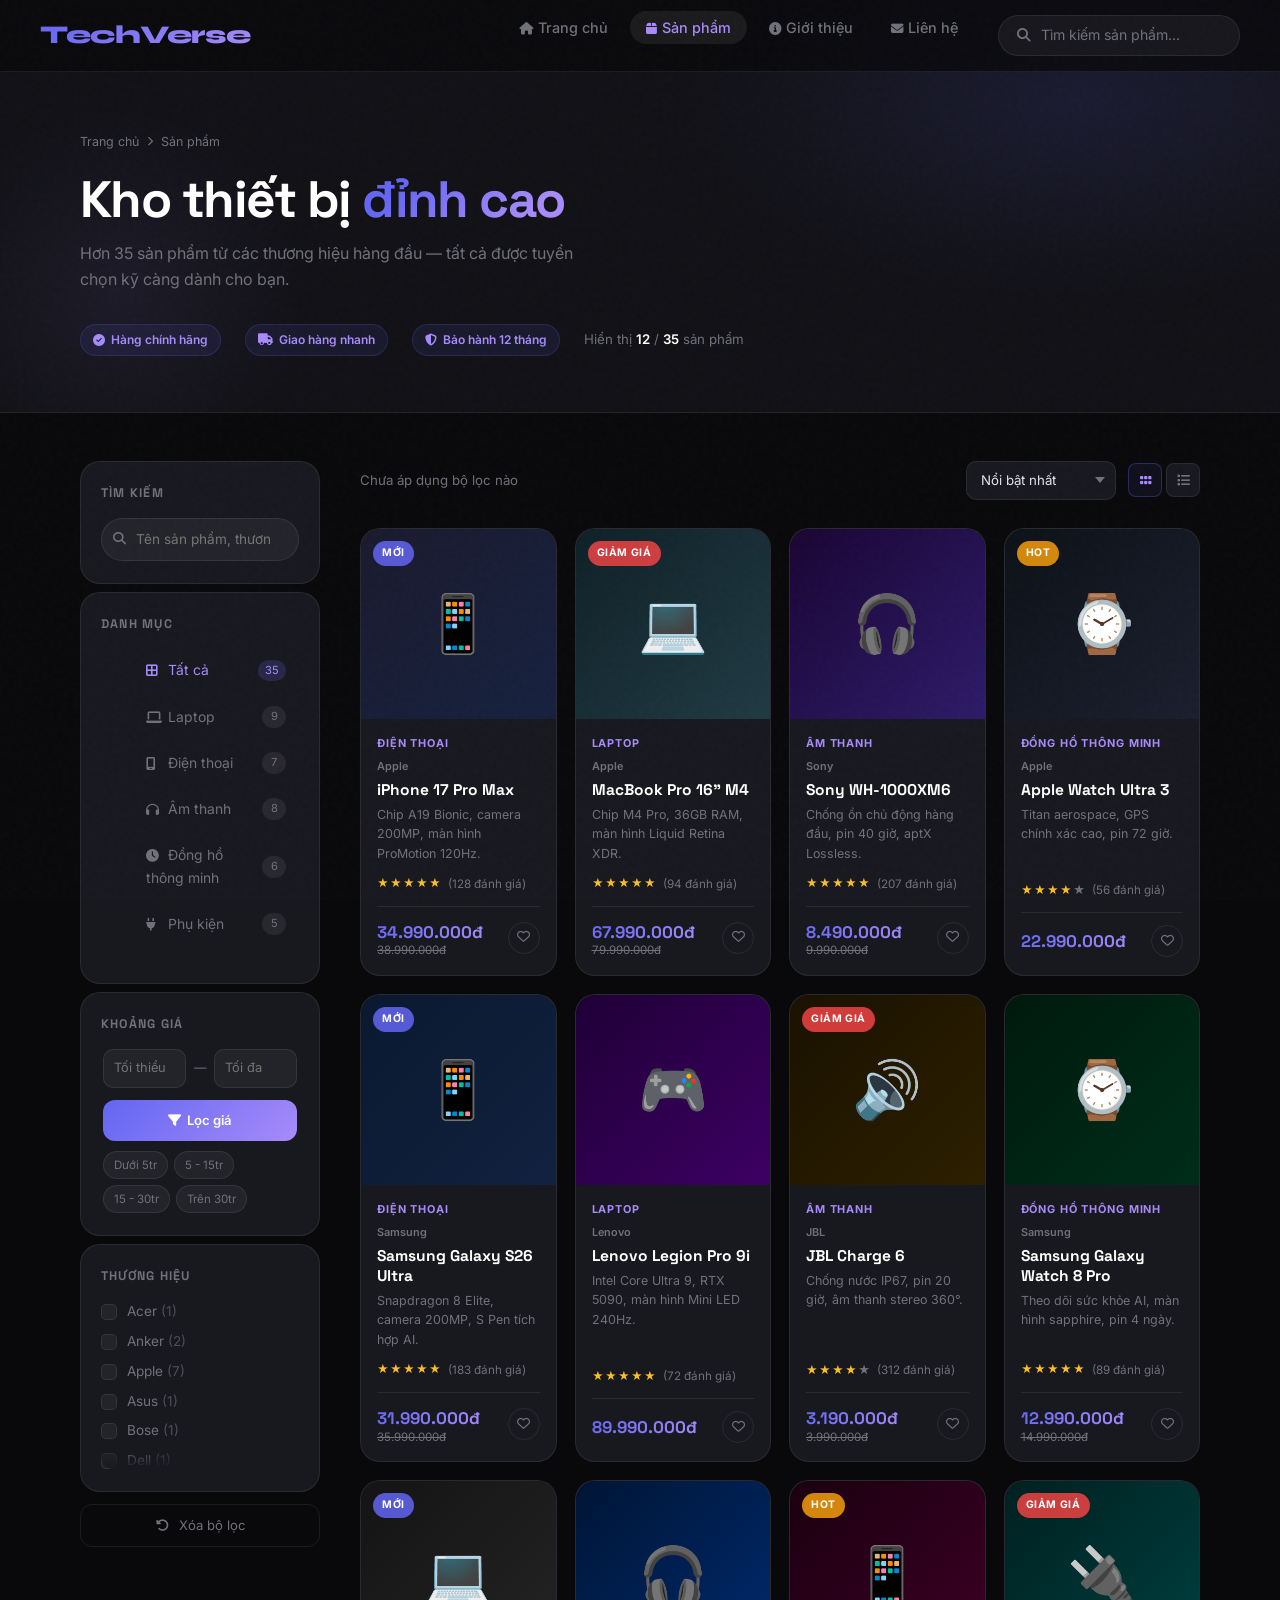
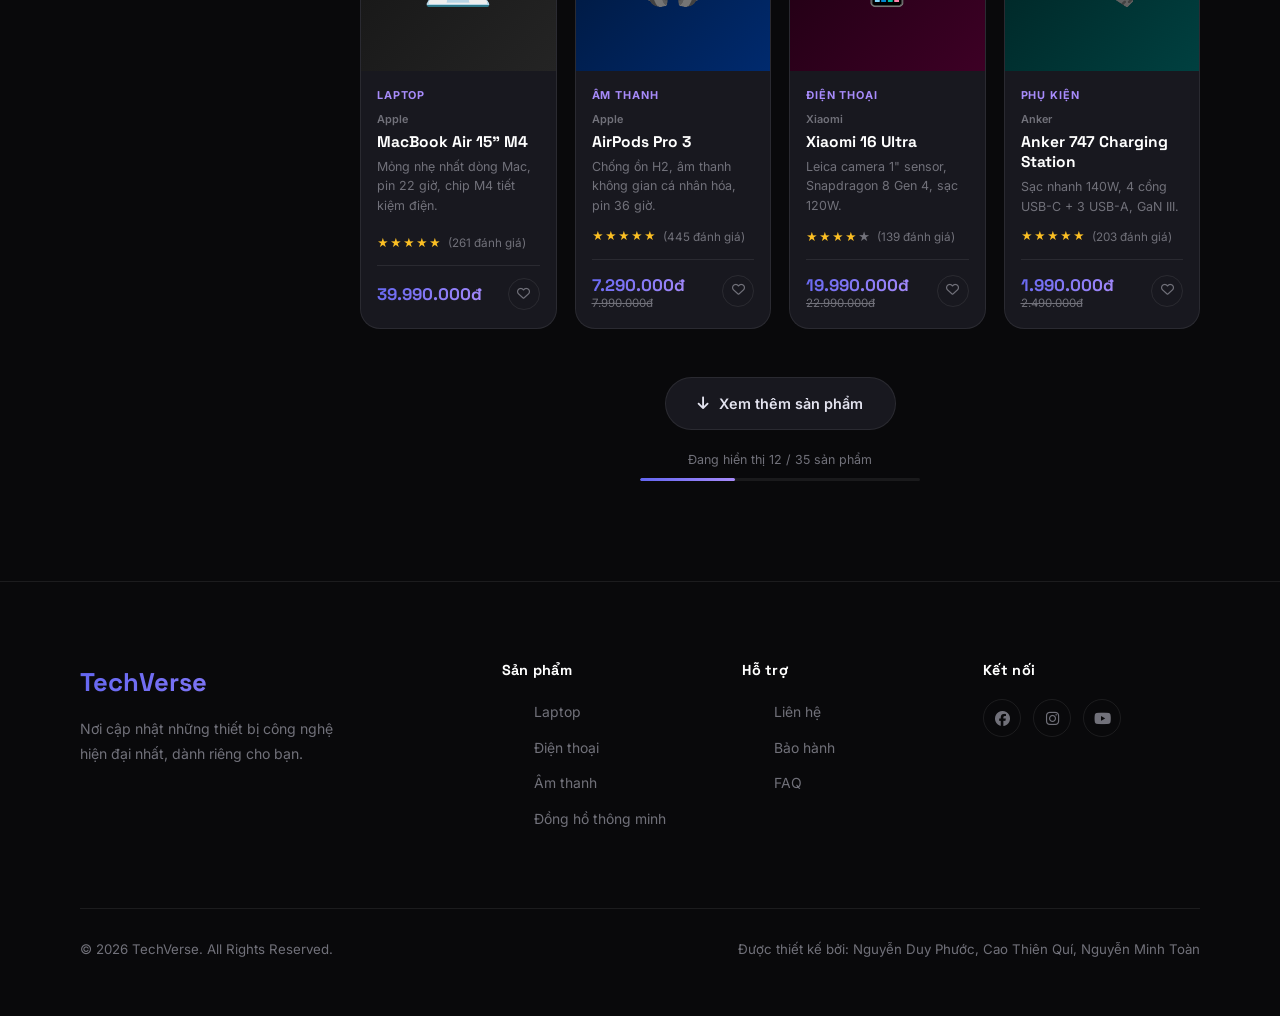
==== commit 62d61a2d: "NgDuyPhuoc update" ====
--- a/sanpham.html
+++ b/sanpham.html
@@ -14,13 +14,20 @@
     <link
         href="https://fonts.googleapis.com/css2?family=Space+Grotesk:wght@300;400;500;600;700&family=Manrope:wght@300;400;500;600;700;800&display=swap"
         rel="stylesheet">
+
+    <!-- Bootstrap 5 (chỉ dùng cho Modal + lưới phụ trợ, không override theme) -->
+    <link rel="stylesheet" href="https://cdnjs.cloudflare.com/ajax/libs/bootstrap/5.3.3/css/bootstrap.min.css">
+
+    <!-- Theme gốc (KHÔNG thay đổi) -->
     <link rel="stylesheet" href="../css/sanpham.css">
+    <!-- Bổ sung: filter động, modal chi tiết, empty state, v.v. -->
+    <link rel="stylesheet" href="../css/sanpham-extra.css">
 </head>
 
 
 <body>
 
-    <!-- ── NAVBAR ── -->
+    <!-- ── NAVBAR (giữ nguyên cấu trúc gốc — không thay đổi) ── -->
     <nav class="nav">
         <a class="nav-brand" href="index.html" style="font-family: Syne;">TechVerse</a>
 
@@ -50,12 +57,12 @@
                 <span>Sản phẩm</span>
             </div>
             <h1>Kho thiết bị <em>đỉnh cao</em></h1>
-            <p>Hơn 500 sản phẩm từ 120+ thương hiệu hàng đầu — tất cả được tuyển chọn kỹ càng dành cho bạn.</p>
+            <p>Hơn 35 sản phẩm từ các thương hiệu hàng đầu — tất cả được tuyển chọn kỹ càng dành cho bạn.</p>
             <div class="hero-meta">
                 <div class="meta-badge"><i class="fa-solid fa-circle-check"></i> Hàng chính hãng</div>
                 <div class="meta-badge"><i class="fa-solid fa-truck"></i> Giao hàng nhanh</div>
                 <div class="meta-badge"><i class="fa-solid fa-shield-halved"></i> Bảo hành 12 tháng</div>
-                <div class="meta-count">Hiển thị <span>20</span> / <span>96</span> sản phẩm</div>
+                <div class="meta-count">Hiển thị <span>12</span> / <span>35</span> sản phẩm</div>
             </div>
         </div>
     </div>
@@ -63,8 +70,22 @@
     <!-- ── SHOP LAYOUT ── -->
     <div class="shop-layout">
 
+        <!-- Nút mở bộ lọc trên mobile -->
+        <button class="mobile-filter-toggle">
+            <i class="fa-solid fa-filter"></i> Bộ lọc &amp; Tìm kiếm
+        </button>
+
         <!-- SIDEBAR -->
         <aside class="sidebar">
+
+            <!-- Search trong sidebar (đồng bộ với navbar search) -->
+            <div class="sidebar-section">
+                <div class="sidebar-title">Tìm kiếm</div>
+                <div class="filter-search-wrap">
+                    <i class="fa-solid fa-magnifying-glass"></i>
+                    <input type="search" id="sidebar-search-input" placeholder="Tên sản phẩm, thương hiệu..." />
+                </div>
+            </div>
 
             <!-- Category -->
             <div class="sidebar-section">
@@ -72,28 +93,29 @@
                 <ul class="filter-list" id="cat-filter">
                     <li class="filter-item active" data-cat="all">
                         <span><i class="fa-solid fa-border-all" style="width:14px;margin-right:8px"></i>Tất cả</span>
-                        <span class="filter-count">96</span>
+                        <span class="filter-count">0</span>
                     </li>
                     <li class="filter-item" data-cat="laptop">
                         <span><i class="fa-solid fa-laptop" style="width:14px;margin-right:8px"></i>Laptop</span>
-                        <span class="filter-count">24</span>
+                        <span class="filter-count">0</span>
                     </li>
                     <li class="filter-item" data-cat="phone">
                         <span><i class="fa-solid fa-mobile-screen" style="width:14px;margin-right:8px"></i>Điện
                             thoại</span>
-                        <span class="filter-count">31</span>
+                        <span class="filter-count">0</span>
                     </li>
                     <li class="filter-item" data-cat="audio">
                         <span><i class="fa-solid fa-headphones" style="width:14px;margin-right:8px"></i>Âm thanh</span>
-                        <span class="filter-count">18</span>
+                        <span class="filter-count">0</span>
                     </li>
                     <li class="filter-item" data-cat="watch">
-                        <span><i class="fa-solid fa-clock" style="width:14px;margin-right:8px"></i>Smartwatch</span>
-                        <span class="filter-count">12</span>
+                        <span><i class="fa-solid fa-clock" style="width:14px;margin-right:8px"></i>Đồng hồ thông
+                            minh</span>
+                        <span class="filter-count">0</span>
                     </li>
                     <li class="filter-item" data-cat="accessory">
                         <span><i class="fa-solid fa-plug" style="width:14px;margin-right:8px"></i>Phụ kiện</span>
-                        <span class="filter-count">11</span>
+                        <span class="filter-count">0</span>
                     </li>
                 </ul>
             </div>
@@ -102,66 +124,29 @@
             <div class="sidebar-section">
                 <div class="sidebar-title">Khoảng giá</div>
                 <div class="price-range-wrap">
-                    <div class="price-labels">
-                        <span>0đ</span>
-                        <span id="price-display">50.000.000đ</span>
-                    </div>
-                    <input type="range" min="0" max="100" value="70" id="price-range" />
-                </div>
-            </div>
-
-            <!-- Brand -->
+                    <div class="price-input-row">
+                        <input type="number" id="price-min-input" placeholder="Tối thiểu" min="0" step="100000" />
+                        <span>—</span>
+                        <input type="number" id="price-max-input" placeholder="Tối đa" min="0" step="100000" />
+                    </div>
+                    <button class="price-apply-btn" id="price-apply-btn">
+                        <i class="fa-solid fa-filter" style="margin-right:6px"></i>Lọc giá
+                    </button>
+                    <div class="price-quick-tags">
+                        <span class="price-quick-tag" data-min="0" data-max="5000000">Dưới 5tr</span>
+                        <span class="price-quick-tag" data-min="5000000" data-max="15000000">5 - 15tr</span>
+                        <span class="price-quick-tag" data-min="15000000" data-max="30000000">15 - 30tr</span>
+                        <span class="price-quick-tag" data-min="30000000" data-max="120000000">Trên 30tr</span>
+                    </div>
+                </div>
+            </div>
+
+            <!-- Brand (sinh động từ products-data.js) -->
             <div class="sidebar-section">
                 <div class="sidebar-title">Thương hiệu</div>
-                <div class="brand-list">
-                    <label class="brand-check">
-                        <input type="checkbox" checked />
-                        <div class="checkmark"></div>
-                        <span class="brand-label">Apple</span>
-                    </label>
-                    <label class="brand-check">
-                        <input type="checkbox" checked />
-                        <div class="checkmark"></div>
-                        <span class="brand-label">Samsung</span>
-                    </label>
-                    <label class="brand-check">
-                        <input type="checkbox" />
-                        <div class="checkmark"></div>
-                        <span class="brand-label">Sony</span>
-                    </label>
-                    <label class="brand-check">
-                        <input type="checkbox" />
-                        <div class="checkmark"></div>
-                        <span class="brand-label">Lenovo</span>
-                    </label>
-                    <label class="brand-check">
-                        <input type="checkbox" />
-                        <div class="checkmark"></div>
-                        <span class="brand-label">JBL</span>
-                    </label>
-                    <label class="brand-check">
-                        <input type="checkbox" />
-                        <div class="checkmark"></div>
-                        <span class="brand-label">Xiaomi</span>
-                    </label>
-                </div>
-            </div>
-
-            <!-- Rating -->
-            <div class="sidebar-section">
-                <div class="sidebar-title">Đánh giá</div>
-                <div class="rating-list">
-                    <div class="rating-row">
-                        <span class="stars">★★★★★</span>
-                        <span class="rating-label">5 sao</span>
-                    </div>
-                    <div class="rating-row">
-                        <span class="stars">★★★★<span style="color:var(--muted)">★</span></span>
-                        <span class="rating-label">4 sao trở lên</span>
-                    </div>
-                    <div class="rating-row">
-                        <span class="stars">★★★<span style="color:var(--muted)">★★</span></span>
-                        <span class="rating-label">3 sao trở lên</span>
+                <div class="brand-list-wrap">
+                    <div class="brand-list">
+                        <!-- JS sẽ bơm danh sách checkbox thương hiệu vào đây -->
                     </div>
                 </div>
             </div>
@@ -178,16 +163,11 @@
             <!-- Topbar -->
             <div class="topbar">
                 <div class="topbar-left">
-                    <span class="active-filter-tag">Apple <i class="fa-solid fa-xmark"></i></span>
-                    <span class="active-filter-tag">Samsung <i class="fa-solid fa-xmark"></i></span>
+                    <!-- JS bơm các filter tag đang áp dụng vào đây -->
                 </div>
                 <div class="topbar-right">
                     <select class="sort-select">
                         <option>Nổi bật nhất</option>
-                        <option>Giá: Thấp → Cao</option>
-                        <option>Giá: Cao → Thấp</option>
-                        <option>Mới nhất</option>
-                        <option>Đánh giá cao</option>
                     </select>
                     <div class="view-toggle">
                         <button class="view-btn active" title="Lưới"><i class="fa-solid fa-grip"></i></button>
@@ -196,480 +176,10 @@
                 </div>
             </div>
 
-            <!-- Product Grid (4 per row on desktop) -->
+            <!-- Product Grid (render bằng JS từ products-data.js) -->
             <div class="prod-grid" id="product-grid">
-
-                <!-- Card 1 -->
-                <div class="prod-card" data-reveal data-reveal-delay="1">
-                    <div class="prod-badge badge-new">Mới</div>
-                    <div class="prod-img-wrap">
-                        <div
-                            style="width:100%;height:100%;background:linear-gradient(135deg,#1a1a2e,#16213e);display:flex;align-items:center;justify-content:center;font-size:3.5rem;">
-                            📱</div>
-                        <div class="prod-actions">
-                            <button class="qa-btn"><i class="fa-solid fa-eye"></i> Xem nhanh</button>
-                            <button class="qa-btn icon-only">
-                                <i class="fa-solid fa-arrow-right"></i>
-                            </button>
-                        </div>
-                    </div>
-                    <div class="prod-body">
-                        <div class="prod-cat">Điện thoại</div>
-                        <h5>iPhone 17 Pro Max</h5>
-                        <p>Chip A19 Bionic, camera 200MP, màn hình ProMotion 120Hz.</p>
-                        <div class="prod-rating">
-                            <span class="stars">★★★★★</span>
-                            <span>(128 đánh giá)</span>
-                        </div>
-                        <div class="prod-footer">
-                            <div class="prod-price">
-                                <span class="price-main">34.990.000đ</span>
-                                <span class="price-old">38.990.000đ</span>
-                            </div>
-                            <button class="prod-heart"><i class="fa-regular fa-heart"></i></button>
-                        </div>
-                    </div>
-                </div>
-
-                <!-- Card 2 -->
-                <div class="prod-card" data-reveal data-reveal-delay="2">
-                    <div class="prod-badge badge-sale">-15%</div>
-                    <div class="prod-img-wrap">
-                        <div
-                            style="width:100%;height:100%;background:linear-gradient(135deg,#0f2027,#203a43);display:flex;align-items:center;justify-content:center;font-size:3.5rem;">
-                            💻</div>
-                        <div class="prod-actions">
-                            <button class="qa-btn"><i class="fa-solid fa-eye"></i> Xem nhanh</button>
-                            <button class="qa-btn icon-only"><i class="fa-solid fa-cart-plus"></i></button>
-                        </div>
-                    </div>
-                    <div class="prod-body">
-                        <div class="prod-cat">Laptop</div>
-                        <h5>MacBook Pro 16" M4</h5>
-                        <p>Chip M4 Pro, 36GB RAM, màn hình Liquid Retina XDR.</p>
-                        <div class="prod-rating">
-                            <span class="stars">★★★★★</span>
-                            <span>(94 đánh giá)</span>
-                        </div>
-                        <div class="prod-footer">
-                            <div class="prod-price">
-                                <span class="price-main">67.990.000đ</span>
-                                <span class="price-old">79.990.000đ</span>
-                            </div>
-                            <button class="prod-heart"><i class="fa-regular fa-heart"></i></button>
-                        </div>
-                    </div>
-                </div>
-
-                <!-- Card 3 -->
-                <div class="prod-card" data-reveal data-reveal-delay="3">
-                    <div class="prod-img-wrap">
-                        <div
-                            style="width:100%;height:100%;background:linear-gradient(135deg,#1a0533,#2d1b69);display:flex;align-items:center;justify-content:center;font-size:3.5rem;">
-                            🎧</div>
-                        <div class="prod-actions">
-                            <button class="qa-btn"><i class="fa-solid fa-eye"></i> Xem nhanh</button>
-                            <button class="qa-btn icon-only"><i class="fa-solid fa-cart-plus"></i></button>
-                        </div>
-                    </div>
-                    <div class="prod-body">
-                        <div class="prod-cat">Âm thanh</div>
-                        <h5>Sony WH-1000XM6</h5>
-                        <p>Chống ồn chủ động hàng đầu, pin 40 giờ, aptX Lossless.</p>
-                        <div class="prod-rating">
-                            <span class="stars">★★★★★</span>
-                            <span>(207 đánh giá)</span>
-                        </div>
-                        <div class="prod-footer">
-                            <div class="prod-price">
-                                <span class="price-main">8.490.000đ</span>
-                                <span class="price-old">9.990.000đ</span>
-                            </div>
-                            <button class="prod-heart"><i class="fa-regular fa-heart"></i></button>
-                        </div>
-                    </div>
-                </div>
-
-                <!-- Card 4 -->
-                <div class="prod-card" data-reveal data-reveal-delay="4">
-                    <div class="prod-badge badge-hot">Hot</div>
-                    <div class="prod-img-wrap">
-                        <div
-                            style="width:100%;height:100%;background:linear-gradient(135deg,#0d1117,#1a1f2e);display:flex;align-items:center;justify-content:center;font-size:3.5rem;">
-                            ⌚</div>
-                        <div class="prod-actions">
-                            <button class="qa-btn"><i class="fa-solid fa-eye"></i> Xem nhanh</button>
-                            <button class="qa-btn icon-only"><i class="fa-solid fa-cart-plus"></i></button>
-                        </div>
-                    </div>
-                    <div class="prod-body">
-                        <div class="prod-cat">Smartwatch</div>
-                        <h5>Apple Watch Ultra 3</h5>
-                        <p>Titan aerospace, GPS chính xác cao, pin 72 giờ.</p>
-                        <div class="prod-rating">
-                            <span class="stars">★★★★<span style="color:var(--muted)">★</span></span>
-                            <span>(56 đánh giá)</span>
-                        </div>
-                        <div class="prod-footer">
-                            <div class="prod-price">
-                                <span class="price-main">22.990.000đ</span>
-                            </div>
-                            <button class="prod-heart"><i class="fa-regular fa-heart"></i></button>
-                        </div>
-                    </div>
-                </div>
-
-                <!-- Card 5 -->
-                <div class="prod-card" data-reveal data-reveal-delay="1">
-                    <div class="prod-badge badge-new">Mới</div>
-                    <div class="prod-img-wrap">
-                        <div
-                            style="width:100%;height:100%;background:linear-gradient(135deg,#0a192f,#112240);display:flex;align-items:center;justify-content:center;font-size:3.5rem;">
-                            📱</div>
-                        <div class="prod-actions">
-                            <button class="qa-btn"><i class="fa-solid fa-eye"></i> Xem nhanh</button>
-                            <button class="qa-btn icon-only"><i class="fa-solid fa-cart-plus"></i></button>
-                        </div>
-                    </div>
-                    <div class="prod-body">
-                        <div class="prod-cat">Điện thoại</div>
-                        <h5>Samsung Galaxy S26 Ultra</h5>
-                        <p>Snapdragon 8 Elite, camera 200MP, S Pen tích hợp AI.</p>
-                        <div class="prod-rating">
-                            <span class="stars">★★★★★</span>
-                            <span>(183 đánh giá)</span>
-                        </div>
-                        <div class="prod-footer">
-                            <div class="prod-price">
-                                <span class="price-main">31.990.000đ</span>
-                                <span class="price-old">35.990.000đ</span>
-                            </div>
-                            <button class="prod-heart"><i class="fa-regular fa-heart"></i></button>
-                        </div>
-                    </div>
-                </div>
-
-                <!-- Card 6 -->
-                <div class="prod-card" data-reveal data-reveal-delay="2">
-                    <div class="prod-img-wrap">
-                        <div
-                            style="width:100%;height:100%;background:linear-gradient(135deg,#1f0036,#3d0063);display:flex;align-items:center;justify-content:center;font-size:3.5rem;">
-                            🎮</div>
-                        <div class="prod-actions">
-                            <button class="qa-btn"><i class="fa-solid fa-eye"></i> Xem nhanh</button>
-                            <button class="qa-btn icon-only"><i class="fa-solid fa-cart-plus"></i></button>
-                        </div>
-                    </div>
-                    <div class="prod-body">
-                        <div class="prod-cat">Laptop</div>
-                        <h5>Lenovo Legion Pro 9i</h5>
-                        <p>Intel Core Ultra 9, RTX 5090, màn hình Mini LED 240Hz.</p>
-                        <div class="prod-rating">
-                            <span class="stars">★★★★★</span>
-                            <span>(72 đánh giá)</span>
-                        </div>
-                        <div class="prod-footer">
-                            <div class="prod-price">
-                                <span class="price-main">89.990.000đ</span>
-                            </div>
-                            <button class="prod-heart"><i class="fa-regular fa-heart"></i></button>
-                        </div>
-                    </div>
-                </div>
-
-                <!-- Card 7 -->
-                <div class="prod-card" data-reveal data-reveal-delay="3">
-                    <div class="prod-badge badge-sale">-20%</div>
-                    <div class="prod-img-wrap">
-                        <div
-                            style="width:100%;height:100%;background:linear-gradient(135deg,#1a1200,#2d2000);display:flex;align-items:center;justify-content:center;font-size:3.5rem;">
-                            🔊</div>
-                        <div class="prod-actions">
-                            <button class="qa-btn"><i class="fa-solid fa-eye"></i> Xem nhanh</button>
-                            <button class="qa-btn icon-only"><i class="fa-solid fa-cart-plus"></i></button>
-                        </div>
-                    </div>
-                    <div class="prod-body">
-                        <div class="prod-cat">Âm thanh</div>
-                        <h5>JBL Charge 6</h5>
-                        <p>Chống nước IP67, pin 20 giờ, âm thanh stereo 360°.</p>
-                        <div class="prod-rating">
-                            <span class="stars">★★★★<span style="color:var(--muted)">★</span></span>
-                            <span>(312 đánh giá)</span>
-                        </div>
-                        <div class="prod-footer">
-                            <div class="prod-price">
-                                <span class="price-main">3.190.000đ</span>
-                                <span class="price-old">3.990.000đ</span>
-                            </div>
-                            <button class="prod-heart"><i class="fa-regular fa-heart"></i></button>
-                        </div>
-                    </div>
-                </div>
-
-                <!-- Card 8 -->
-                <div class="prod-card" data-reveal data-reveal-delay="4">
-                    <div class="prod-img-wrap">
-                        <div
-                            style="width:100%;height:100%;background:linear-gradient(135deg,#001a0d,#002d1a);display:flex;align-items:center;justify-content:center;font-size:3.5rem;">
-                            ⌚</div>
-                        <div class="prod-actions">
-                            <button class="qa-btn"><i class="fa-solid fa-eye"></i> Xem nhanh</button>
-                            <button class="qa-btn icon-only"><i class="fa-solid fa-cart-plus"></i></button>
-                        </div>
-                    </div>
-                    <div class="prod-body">
-                        <div class="prod-cat">Smartwatch</div>
-                        <h5>Samsung Galaxy Watch 8 Pro</h5>
-                        <p>Theo dõi sức khỏe AI, màn hình sapphire, pin 4 ngày.</p>
-                        <div class="prod-rating">
-                            <span class="stars">★★★★★</span>
-                            <span>(89 đánh giá)</span>
-                        </div>
-                        <div class="prod-footer">
-                            <div class="prod-price">
-                                <span class="price-main">12.990.000đ</span>
-                                <span class="price-old">14.990.000đ</span>
-                            </div>
-                            <button class="prod-heart"><i class="fa-regular fa-heart"></i></button>
-                        </div>
-                    </div>
-                </div>
-
-                <!-- Card 9 -->
-                <div class="prod-card" data-reveal data-reveal-delay="1">
-                    <div class="prod-badge badge-new">Mới</div>
-                    <div class="prod-img-wrap">
-                        <div
-                            style="width:100%;height:100%;background:linear-gradient(135deg,#141414,#242424);display:flex;align-items:center;justify-content:center;font-size:3.5rem;">
-                            💻</div>
-                        <div class="prod-actions">
-                            <button class="qa-btn"><i class="fa-solid fa-eye"></i> Xem nhanh</button>
-                            <button class="qa-btn icon-only"><i class="fa-solid fa-cart-plus"></i></button>
-                        </div>
-                    </div>
-                    <div class="prod-body">
-                        <div class="prod-cat">Laptop</div>
-                        <h5>MacBook Air 15" M4</h5>
-                        <p>Mỏng nhẹ nhất dòng Mac, pin 22 giờ, chip M4 tiết kiệm điện.</p>
-                        <div class="prod-rating">
-                            <span class="stars">★★★★★</span>
-                            <span>(261 đánh giá)</span>
-                        </div>
-                        <div class="prod-footer">
-                            <div class="prod-price">
-                                <span class="price-main">39.990.000đ</span>
-                            </div>
-                            <button class="prod-heart"><i class="fa-regular fa-heart"></i></button>
-                        </div>
-                    </div>
-                </div>
-
-                <!-- Card 10 -->
-                <div class="prod-card" data-reveal data-reveal-delay="2">
-                    <div class="prod-img-wrap">
-                        <div
-                            style="width:100%;height:100%;background:linear-gradient(135deg,#001535,#002a6e);display:flex;align-items:center;justify-content:center;font-size:3.5rem;">
-                            🎧</div>
-                        <div class="prod-actions">
-                            <button class="qa-btn"><i class="fa-solid fa-eye"></i> Xem nhanh</button>
-                            <button class="qa-btn icon-only"><i class="fa-solid fa-cart-plus"></i></button>
-                        </div>
-                    </div>
-                    <div class="prod-body">
-                        <div class="prod-cat">Âm thanh</div>
-                        <h5>AirPods Pro 3</h5>
-                        <p>Chống ồn H2, âm thanh không gian cá nhân hóa, pin 36 giờ.</p>
-                        <div class="prod-rating">
-                            <span class="stars">★★★★★</span>
-                            <span>(445 đánh giá)</span>
-                        </div>
-                        <div class="prod-footer">
-                            <div class="prod-price">
-                                <span class="price-main">7.290.000đ</span>
-                                <span class="price-old">7.990.000đ</span>
-                            </div>
-                            <button class="prod-heart"><i class="fa-regular fa-heart"></i></button>
-                        </div>
-                    </div>
-                </div>
-
-                <!-- Card 11 -->
-                <div class="prod-card" data-reveal data-reveal-delay="3">
-                    <div class="prod-badge badge-hot">Hot</div>
-                    <div class="prod-img-wrap">
-                        <div
-                            style="width:100%;height:100%;background:linear-gradient(135deg,#1a0010,#3d0025);display:flex;align-items:center;justify-content:center;font-size:3.5rem;">
-                            📱</div>
-                        <div class="prod-actions">
-                            <button class="qa-btn"><i class="fa-solid fa-eye"></i> Xem nhanh</button>
-                            <button class="qa-btn icon-only"><i class="fa-solid fa-cart-plus"></i></button>
-                        </div>
-                    </div>
-                    <div class="prod-body">
-                        <div class="prod-cat">Điện thoại</div>
-                        <h5>Xiaomi 16 Ultra</h5>
-                        <p>Leica camera 1" sensor, Snapdragon 8 Gen 4, sạc 120W.</p>
-                        <div class="prod-rating">
-                            <span class="stars">★★★★<span style="color:var(--muted)">★</span></span>
-                            <span>(139 đánh giá)</span>
-                        </div>
-                        <div class="prod-footer">
-                            <div class="prod-price">
-                                <span class="price-main">19.990.000đ</span>
-                                <span class="price-old">22.990.000đ</span>
-                            </div>
-                            <button class="prod-heart"><i class="fa-regular fa-heart"></i></button>
-                        </div>
-                    </div>
-                </div>
-
-                <!-- Card 12 -->
-                <div class="prod-card" data-reveal data-reveal-delay="4">
-                    <div class="prod-img-wrap">
-                        <div
-                            style="width:100%;height:100%;background:linear-gradient(135deg,#002020,#004040);display:flex;align-items:center;justify-content:center;font-size:3.5rem;">
-                            🔌</div>
-                        <div class="prod-actions">
-                            <button class="qa-btn"><i class="fa-solid fa-eye"></i> Xem nhanh</button>
-                            <button class="qa-btn icon-only"><i class="fa-solid fa-cart-plus"></i></button>
-                        </div>
-                    </div>
-                    <div class="prod-body">
-                        <div class="prod-cat">Phụ kiện</div>
-                        <h5>Anker 747 Charging Station</h5>
-                        <p>Sạc nhanh 140W, 4 cổng USB-C + 3 USB-A, GaN III.</p>
-                        <div class="prod-rating">
-                            <span class="stars">★★★★★</span>
-                            <span>(203 đánh giá)</span>
-                        </div>
-                        <div class="prod-footer">
-                            <div class="prod-price">
-                                <span class="price-main">1.990.000đ</span>
-                                <span class="price-old">2.490.000đ</span>
-                            </div>
-                            <button class="prod-heart"><i class="fa-regular fa-heart"></i></button>
-                        </div>
-                    </div>
-                </div>
-
-                <!-- Card 13 -->
-                <div class="prod-card" data-reveal data-reveal-delay="1">
-                    <div class="prod-badge badge-sale">-10%</div>
-                    <div class="prod-img-wrap">
-                        <div
-                            style="width:100%;height:100%;background:linear-gradient(135deg,#0d0d0d,#1a1a2e);display:flex;align-items:center;justify-content:center;font-size:3.5rem;">
-                            💻</div>
-                        <div class="prod-actions">
-                            <button class="qa-btn"><i class="fa-solid fa-eye"></i> Xem nhanh</button>
-                            <button class="qa-btn icon-only"><i class="fa-solid fa-cart-plus"></i></button>
-                        </div>
-                    </div>
-                    <div class="prod-body">
-                        <div class="prod-cat">Laptop</div>
-                        <h5>ASUS ROG Zephyrus G16</h5>
-                        <p>AMD Ryzen AI 9, RTX 4080, màn hình OLED 240Hz.</p>
-                        <div class="prod-rating">
-                            <span class="stars">★★★★★</span>
-                            <span>(67 đánh giá)</span>
-                        </div>
-                        <div class="prod-footer">
-                            <div class="prod-price">
-                                <span class="price-main">62.990.000đ</span>
-                                <span class="price-old">69.990.000đ</span>
-                            </div>
-                            <button class="prod-heart"><i class="fa-regular fa-heart"></i></button>
-                        </div>
-                    </div>
-                </div>
-
-                <!-- Card 14 -->
-                <div class="prod-card" data-reveal data-reveal-delay="2">
-                    <div class="prod-img-wrap">
-                        <div
-                            style="width:100%;height:100%;background:linear-gradient(135deg,#1a1500,#332900);display:flex;align-items:center;justify-content:center;font-size:3.5rem;">
-                            🔊</div>
-                        <div class="prod-actions">
-                            <button class="qa-btn"><i class="fa-solid fa-eye"></i> Xem nhanh</button>
-                            <button class="qa-btn icon-only"><i class="fa-solid fa-cart-plus"></i></button>
-                        </div>
-                    </div>
-                    <div class="prod-body">
-                        <div class="prod-cat">Âm thanh</div>
-                        <h5>Sonos Era 300</h5>
-                        <p>Dolby Atmos, 6 driver, âm thanh không gian vượt trội.</p>
-                        <div class="prod-rating">
-                            <span class="stars">★★★★★</span>
-                            <span>(98 đánh giá)</span>
-                        </div>
-                        <div class="prod-footer">
-                            <div class="prod-price">
-                                <span class="price-main">11.990.000đ</span>
-                            </div>
-                            <button class="prod-heart"><i class="fa-regular fa-heart"></i></button>
-                        </div>
-                    </div>
-                </div>
-
-                <!-- Card 15 -->
-                <div class="prod-card" data-reveal data-reveal-delay="3">
-                    <div class="prod-badge badge-new">Mới</div>
-                    <div class="prod-img-wrap">
-                        <div
-                            style="width:100%;height:100%;background:linear-gradient(135deg,#001a35,#003370);display:flex;align-items:center;justify-content:center;font-size:3.5rem;">
-                            📱</div>
-                        <div class="prod-actions">
-                            <button class="qa-btn"><i class="fa-solid fa-eye"></i> Xem nhanh</button>
-                            <button class="qa-btn icon-only"><i class="fa-solid fa-cart-plus"></i></button>
-                        </div>
-                    </div>
-                    <div class="prod-body">
-                        <div class="prod-cat">Điện thoại</div>
-                        <h5>Google Pixel 10 Pro</h5>
-                        <p>Tensor G5, camera AI thế hệ mới, màn hình LTPO 120Hz.</p>
-                        <div class="prod-rating">
-                            <span class="stars">★★★★<span style="color:var(--muted)">★</span></span>
-                            <span>(77 đánh giá)</span>
-                        </div>
-                        <div class="prod-footer">
-                            <div class="prod-price">
-                                <span class="price-main">24.990.000đ</span>
-                            </div>
-                            <button class="prod-heart"><i class="fa-regular fa-heart"></i></button>
-                        </div>
-                    </div>
-                </div>
-
-                <!-- Card 16 -->
-                <div class="prod-card" data-reveal data-reveal-delay="4">
-                    <div class="prod-img-wrap">
-                        <div
-                            style="width:100%;height:100%;background:linear-gradient(135deg,#0a001a,#1a0036);display:flex;align-items:center;justify-content:center;font-size:3.5rem;">
-                            ⌚</div>
-                        <div class="prod-actions">
-                            <button class="qa-btn"><i class="fa-solid fa-eye"></i> Xem nhanh</button>
-                            <button class="qa-btn icon-only"><i class="fa-solid fa-cart-plus"></i></button>
-                        </div>
-                    </div>
-                    <div class="prod-body">
-                        <div class="prod-cat">Smartwatch</div>
-                        <h5>Garmin Fenix 8 Sapphire</h5>
-                        <p>GPS đa băng tần, theo dõi sức khỏe chuyên sâu, pin 29 ngày.</p>
-                        <div class="prod-rating">
-                            <span class="stars">★★★★★</span>
-                            <span>(154 đánh giá)</span>
-                        </div>
-                        <div class="prod-footer">
-                            <div class="prod-price">
-                                <span class="price-main">29.990.000đ</span>
-                                <span class="price-old">32.990.000đ</span>
-                            </div>
-                            <button class="prod-heart"><i class="fa-regular fa-heart"></i></button>
-                        </div>
-                    </div>
-                </div>
-
-            </div><!-- /prod-grid -->
+                <!-- JS render toàn bộ card sản phẩm vào đây -->
+            </div>
 
             <!-- Load More -->
             <div class="load-more-wrap">
@@ -677,7 +187,7 @@
                     <i class="fa-solid fa-arrow-down"></i> Xem thêm sản phẩm
                 </button>
                 <div class="progress-bar">
-                    <div class="progress-label">Đang hiển thị 16 / 96 sản phẩm</div>
+                    <div class="progress-label">Đang hiển thị 0 / 0 sản phẩm</div>
                     <div class="progress-track">
                         <div class="progress-fill"></div>
                     </div>
@@ -687,7 +197,7 @@
         </main>
     </div><!-- /shop-layout -->
 
-    <!-- ── FOOTER ── -->
+    <!-- ── FOOTER (giữ nguyên) ── -->
     <footer>
         <div class="footer-inner">
             <div class="footer-grid">
@@ -702,7 +212,7 @@
                         <li><a href="#">Laptop</a></li>
                         <li><a href="#">Điện thoại</a></li>
                         <li><a href="#">Âm thanh</a></li>
-                        <li><a href="#">Smartwatch</a></li>
+                        <li><a href="#">Đồng hồ thông minh</a></li>
                     </ul>
                 </div>
                 <div class="footer-col">
@@ -728,6 +238,12 @@
             </div>
         </div>
     </footer>
+
+    <!-- Bootstrap JS (cần cho Modal chi tiết sản phẩm) -->
+    <script src="https://cdnjs.cloudflare.com/ajax/libs/bootstrap/5.3.3/js/bootstrap.bundle.min.js"></script>
+
+    <!-- Dữ liệu sản phẩm phải load TRƯỚC engine -->
+    <script src="js/products-data.js"></script>
     <script src="js/sanpham.js"></script>
 </body>
 
--- a/css/sanpham-extra.css
+++ b/css/sanpham-extra.css
@@ -0,0 +1,556 @@
+/* ============================================================
+   SANPHAM-EXTRA.CSS
+   File bổ sung — KHÔNG sửa sanpham.css gốc.
+   Dùng lại toàn bộ biến màu / font / hiệu ứng đã định nghĩa
+   trong :root của sanpham.css (--ink, --accent, --card, ...).
+   Chỉ thêm style cho các phần mới: filter động, modal chi tiết,
+   trạng thái rỗng, thanh trượt giá kép, badge thương hiệu, v.v.
+   ============================================================ */
+
+/* ── Filter item dùng làm <button> thay vì <li> tĩnh ── */
+.filter-item.is-btn {
+    width: 100%;
+    background: transparent;
+    border: 1px solid transparent;
+    font-family: var(--font-body);
+    text-align: left;
+}
+
+.filter-item.is-btn:focus-visible {
+    outline: 2px solid var(--accent);
+    outline-offset: 2px;
+}
+
+/* ── Brand checkbox list giờ sinh động bằng JS ── */
+.brand-list {
+    position: relative;
+    max-height: 168px;
+    /* ~4 thương hiệu / lần nhìn, không cần cuộn quá xa */
+    overflow-y: auto;
+    padding-right: 6px;
+    scrollbar-width: thin;
+    scrollbar-color: rgba(255, 255, 255, .18) transparent;
+}
+
+.brand-list::-webkit-scrollbar {
+    width: 6px;
+}
+
+.brand-list::-webkit-scrollbar-track {
+    background: transparent;
+}
+
+.brand-list::-webkit-scrollbar-thumb {
+    background: rgba(255, 255, 255, .18);
+    border-radius: 99px;
+}
+
+.brand-list::-webkit-scrollbar-thumb:hover {
+    background: rgba(167, 139, 250, .4);
+}
+
+/* Wrapper bọc ngoài brand-list để gắn fade-out báo hiệu còn item phía dưới */
+.brand-list-wrap {
+    position: relative;
+}
+
+.brand-list-wrap::after {
+    content: '';
+    position: absolute;
+    left: 0;
+    right: 6px;
+    bottom: 0;
+    height: 22px;
+    background: linear-gradient(to bottom, transparent, var(--card));
+    pointer-events: none;
+    border-radius: 0 0 var(--r-sm) var(--r-sm);
+    opacity: 1;
+    transition: opacity .2s;
+}
+
+.brand-list-wrap.scrolled-end::after {
+    opacity: 0;
+}
+
+/* ── Khoảng giá: 2 input number thay cho 1 range ── */
+.price-input-row {
+    display: flex;
+    align-items: center;
+    gap: 8px;
+    margin-bottom: 12px;
+}
+
+.price-input-row input[type="number"] {
+    width: 100%;
+    background: rgba(255, 255, 255, .05);
+    border: 1px solid var(--border);
+    border-radius: 10px;
+    padding: 8px 10px;
+    font-family: var(--font-body);
+    font-size: .8rem;
+    color: var(--text);
+    outline: none;
+    transition: border-color .2s, box-shadow .2s;
+    min-width: 0;
+}
+
+.price-input-row input[type="number"]::-webkit-inner-spin-button {
+    display: none;
+}
+
+.price-input-row input[type="number"]:focus {
+    border-color: var(--accent);
+    box-shadow: 0 0 0 3px var(--glow);
+}
+
+.price-input-row span {
+    color: var(--muted);
+    font-size: .78rem;
+    flex-shrink: 0;
+}
+
+.price-apply-btn {
+    width: 100%;
+    background: linear-gradient(135deg, var(--accent), var(--accent2));
+    border: none;
+    border-radius: var(--r-sm);
+    padding: 10px;
+    font-family: var(--font-body);
+    font-weight: 600;
+    font-size: .82rem;
+    color: white;
+    cursor: pointer;
+    transition: filter .2s, transform .2s;
+}
+
+.price-apply-btn:hover {
+    filter: brightness(1.1);
+    transform: translateY(-1px);
+}
+
+.price-quick-tags {
+    display: flex;
+    flex-wrap: wrap;
+    gap: 6px;
+    margin-top: 10px;
+}
+
+.price-quick-tag {
+    font-size: .72rem;
+    color: var(--muted);
+    background: rgba(255, 255, 255, .05);
+    border: 1px solid var(--border);
+    border-radius: 99px;
+    padding: 4px 10px;
+    cursor: pointer;
+    transition: color .2s, border-color .2s, background .2s;
+}
+
+.price-quick-tag:hover,
+.price-quick-tag.active {
+    color: var(--accent2);
+    border-color: rgba(99, 102, 241, .35);
+    background: rgba(99, 102, 241, .1);
+}
+
+/* ── Search box trong sidebar (mobile/main filter) ── */
+.filter-search-wrap {
+    position: relative;
+    margin-bottom: 0;
+}
+
+.filter-search-wrap i {
+    position: absolute;
+    left: 12px;
+    top: 50%;
+    transform: translateY(-50%);
+    color: var(--muted);
+    font-size: .8rem;
+}
+
+.filter-search-wrap input {
+    width: 100%;
+    background: rgba(255, 255, 255, .05);
+    border: 1px solid var(--border);
+    border-radius: 99px;
+    padding: 10px 14px 10px 34px;
+    font-family: var(--font-body);
+    font-size: .85rem;
+    color: var(--text);
+    outline: none;
+    transition: border-color .2s, box-shadow .2s;
+}
+
+.filter-search-wrap input:focus {
+    border-color: var(--accent);
+    box-shadow: 0 0 0 3px var(--glow);
+}
+
+/* ── Mobile filter toggle button ── */
+.mobile-filter-toggle {
+    display: none;
+    width: 100%;
+    align-items: center;
+    justify-content: center;
+    gap: 8px;
+    background: var(--card);
+    border: 1px solid var(--border);
+    border-radius: var(--r-sm);
+    padding: 12px;
+    color: var(--text);
+    font-family: var(--font-body);
+    font-weight: 600;
+    font-size: .88rem;
+    cursor: pointer;
+    margin-bottom: 16px;
+}
+
+/* ── Active filter chips count badge ── */
+.active-filter-tag .chip-remove {
+    cursor: pointer;
+}
+
+/* ── Empty state ── */
+.empty-state {
+    grid-column: 1 / -1;
+    text-align: center;
+    padding: 80px 20px;
+    color: var(--muted);
+}
+
+.empty-state .empty-icon {
+    font-size: 3.2rem;
+    margin-bottom: 18px;
+    opacity: .6;
+}
+
+.empty-state h4 {
+    font-family: var(--font-display);
+    color: var(--white);
+    font-size: 1.2rem;
+    margin-bottom: 8px;
+}
+
+.empty-state p {
+    font-size: .88rem;
+    max-width: 360px;
+    margin: 0 auto 20px;
+}
+
+.empty-state button {
+    background: rgba(99, 102, 241, .12);
+    border: 1px solid rgba(99, 102, 241, .3);
+    color: var(--accent2);
+    font-family: var(--font-body);
+    font-weight: 600;
+    font-size: .82rem;
+    padding: 9px 20px;
+    border-radius: 99px;
+    cursor: pointer;
+    transition: background .2s;
+}
+
+.empty-state button:hover {
+    background: rgba(99, 102, 241, .2);
+}
+
+/* ── Brand tag chip trên product card ── */
+.prod-brand {
+    display: inline-flex;
+    align-items: center;
+    font-size: .68rem;
+    font-weight: 600;
+    color: var(--muted);
+    margin-bottom: 4px;
+}
+
+/* ── List view layout override (khi user chọn xem dạng danh sách) ── */
+.prod-grid.list-view {
+    grid-template-columns: 1fr;
+}
+
+.prod-grid.list-view .prod-card {
+    flex-direction: row;
+}
+
+.prod-grid.list-view .prod-img-wrap {
+    width: 220px;
+    height: auto;
+    flex-shrink: 0;
+}
+
+.prod-grid.list-view .prod-body {
+    flex: 1;
+}
+
+@media (max-width: 600px) {
+    .prod-grid.list-view .prod-card {
+        flex-direction: column;
+    }
+
+    .prod-grid.list-view .prod-img-wrap {
+        width: 100%;
+        height: 150px;
+    }
+}
+
+/* ── PRODUCT MODAL (chi tiết sản phẩm) ── */
+.modal-content.tv-modal {
+    background: var(--card);
+    border: 1px solid var(--border);
+    border-radius: var(--r-lg);
+    color: var(--text);
+}
+
+.tv-modal .modal-header {
+    border-bottom: 1px solid var(--border);
+    padding: 20px 24px;
+}
+
+.tv-modal .modal-header .btn-close {
+    filter: invert(1) grayscale(1) brightness(1.8);
+    opacity: .7;
+}
+
+.tv-modal .modal-title {
+    font-family: var(--font-display);
+    font-weight: 700;
+    color: var(--white);
+    font-size: 1.15rem;
+}
+
+.tv-modal .modal-body {
+    padding: 28px 24px;
+}
+
+.modal-img-box {
+    width: 100%;
+    height: 240px;
+    border-radius: var(--r-md);
+    display: flex;
+    align-items: center;
+    justify-content: center;
+    font-size: 5rem;
+    margin-bottom: 22px;
+    position: relative;
+    overflow: hidden;
+}
+
+.modal-img-box .modal-badge {
+    position: absolute;
+    top: 14px;
+    left: 14px;
+    font-size: .68rem;
+    font-weight: 700;
+    letter-spacing: .06em;
+    text-transform: uppercase;
+    padding: 4px 10px;
+    border-radius: 99px;
+}
+
+.modal-meta-row {
+    display: flex;
+    flex-wrap: wrap;
+    gap: 8px;
+    margin-bottom: 16px;
+}
+
+.modal-meta-pill {
+    font-size: .75rem;
+    font-weight: 600;
+    color: var(--accent2);
+    background: rgba(99, 102, 241, .1);
+    border: 1px solid rgba(99, 102, 241, .2);
+    padding: 4px 12px;
+    border-radius: 99px;
+}
+
+.modal-price-block {
+    display: flex;
+    align-items: baseline;
+    gap: 12px;
+    margin-bottom: 18px;
+}
+
+.modal-price-main {
+    font-family: var(--font-display);
+    font-weight: 800;
+    font-size: 1.7rem;
+    background: linear-gradient(135deg, var(--accent), var(--accent2));
+    -webkit-background-clip: text;
+    -webkit-text-fill-color: transparent;
+}
+
+.modal-price-old {
+    font-size: .9rem;
+    color: var(--muted);
+    text-decoration: line-through;
+}
+
+.modal-desc {
+    font-size: .9rem;
+    color: var(--muted);
+    line-height: 1.7;
+    margin-bottom: 22px;
+}
+
+.spec-table {
+    width: 100%;
+    border-collapse: collapse;
+    font-size: .85rem;
+}
+
+.spec-table tr {
+    border-bottom: 1px solid var(--border);
+}
+
+.spec-table tr:last-child {
+    border-bottom: none;
+}
+
+.spec-table td {
+    padding: 10px 4px;
+}
+
+.spec-table td:first-child {
+    color: var(--muted);
+    width: 40%;
+}
+
+.spec-table td:last-child {
+    color: var(--text);
+    font-weight: 500;
+    text-align: right;
+}
+
+.tv-modal .modal-footer {
+    border-top: 1px solid var(--border);
+    padding: 18px 24px;
+    gap: 10px;
+}
+
+.modal-cta-buy {
+    background: linear-gradient(135deg, var(--accent), var(--accent2));
+    border: none;
+    color: white;
+    font-family: var(--font-body);
+    font-weight: 600;
+    font-size: .88rem;
+    padding: 11px 24px;
+    border-radius: 99px;
+    cursor: pointer;
+    transition: filter .2s, transform .2s;
+}
+
+.modal-cta-buy:hover {
+    filter: brightness(1.1);
+    transform: translateY(-1px);
+}
+
+.modal-cta-close {
+    background: transparent;
+    border: 1px solid var(--border);
+    color: var(--muted);
+    font-family: var(--font-body);
+    font-weight: 600;
+    font-size: .88rem;
+    padding: 11px 22px;
+    border-radius: 99px;
+    cursor: pointer;
+    transition: color .2s, border-color .2s;
+}
+
+.modal-cta-close:hover {
+    color: var(--white);
+    border-color: rgba(255, 255, 255, .25);
+}
+
+/* ── Bootstrap modal backdrop tinh chỉnh để hợp theme tối ── */
+.modal-backdrop.show {
+    opacity: .75 !important;
+    background: #000;
+}
+
+/* ── Toast "đã thêm vào yêu thích / giỏ hàng" ── */
+.tv-toast {
+    position: fixed;
+    bottom: 28px;
+    right: 28px;
+    z-index: 2000;
+    background: var(--card);
+    border: 1px solid var(--border);
+    border-left: 3px solid var(--accent);
+    color: var(--text);
+    padding: 14px 20px;
+    border-radius: var(--r-sm);
+    font-size: .85rem;
+    box-shadow: 0 14px 40px rgba(0, 0, 0, .45);
+    display: flex;
+    align-items: center;
+    gap: 10px;
+    transform: translateY(20px);
+    opacity: 0;
+    transition: transform .3s var(--ease), opacity .3s var(--ease);
+    pointer-events: none;
+}
+
+.tv-toast.show {
+    transform: translateY(0);
+    opacity: 1;
+}
+
+.tv-toast i {
+    color: var(--accent2);
+}
+
+/* ── Loading skeleton (khi render lại grid) ── */
+.skeleton-card {
+    background: var(--card);
+    border: 1px solid var(--border);
+    border-radius: var(--r-md);
+    overflow: hidden;
+}
+
+.skeleton-shimmer {
+    height: 190px;
+    background: linear-gradient(100deg, var(--card) 30%, rgba(255, 255, 255, .04) 50%, var(--card) 70%);
+    background-size: 200% 100%;
+    animation: shimmer 1.3s infinite;
+}
+
+@keyframes shimmer {
+    0% {
+        background-position: 200% 0;
+    }
+
+    100% {
+        background-position: -200% 0;
+    }
+}
+
+/* ── Responsive: mobile filter drawer ── */
+@media (max-width: 1024px) {
+    .mobile-filter-toggle {
+        display: flex;
+    }
+
+    .sidebar {
+        display: none;
+    }
+
+    .sidebar.mobile-open {
+        display: flex;
+        flex-direction: column;
+        grid-template-columns: none;
+    }
+}
+
+@media (max-width: 768px) {
+    .modal-meta-row {
+        gap: 6px;
+    }
+
+    .modal-price-main {
+        font-size: 1.4rem;
+    }
+}
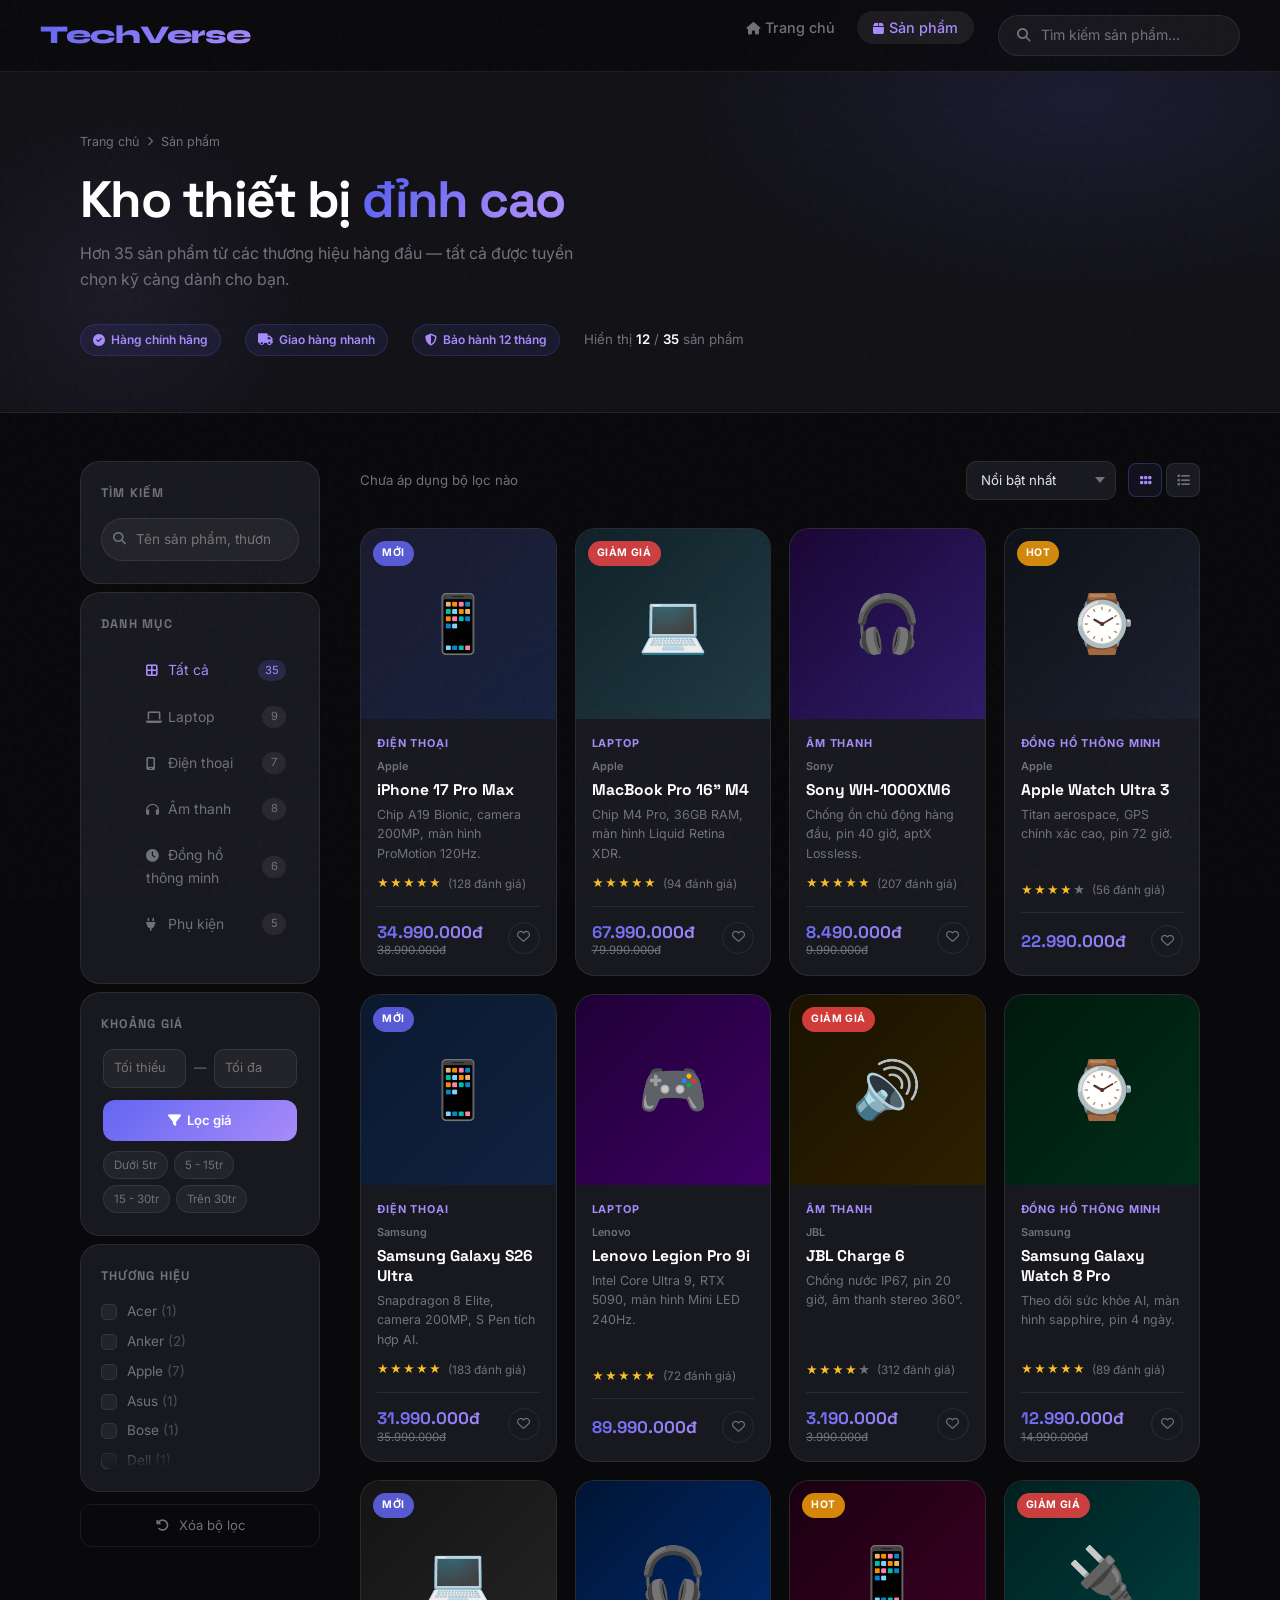
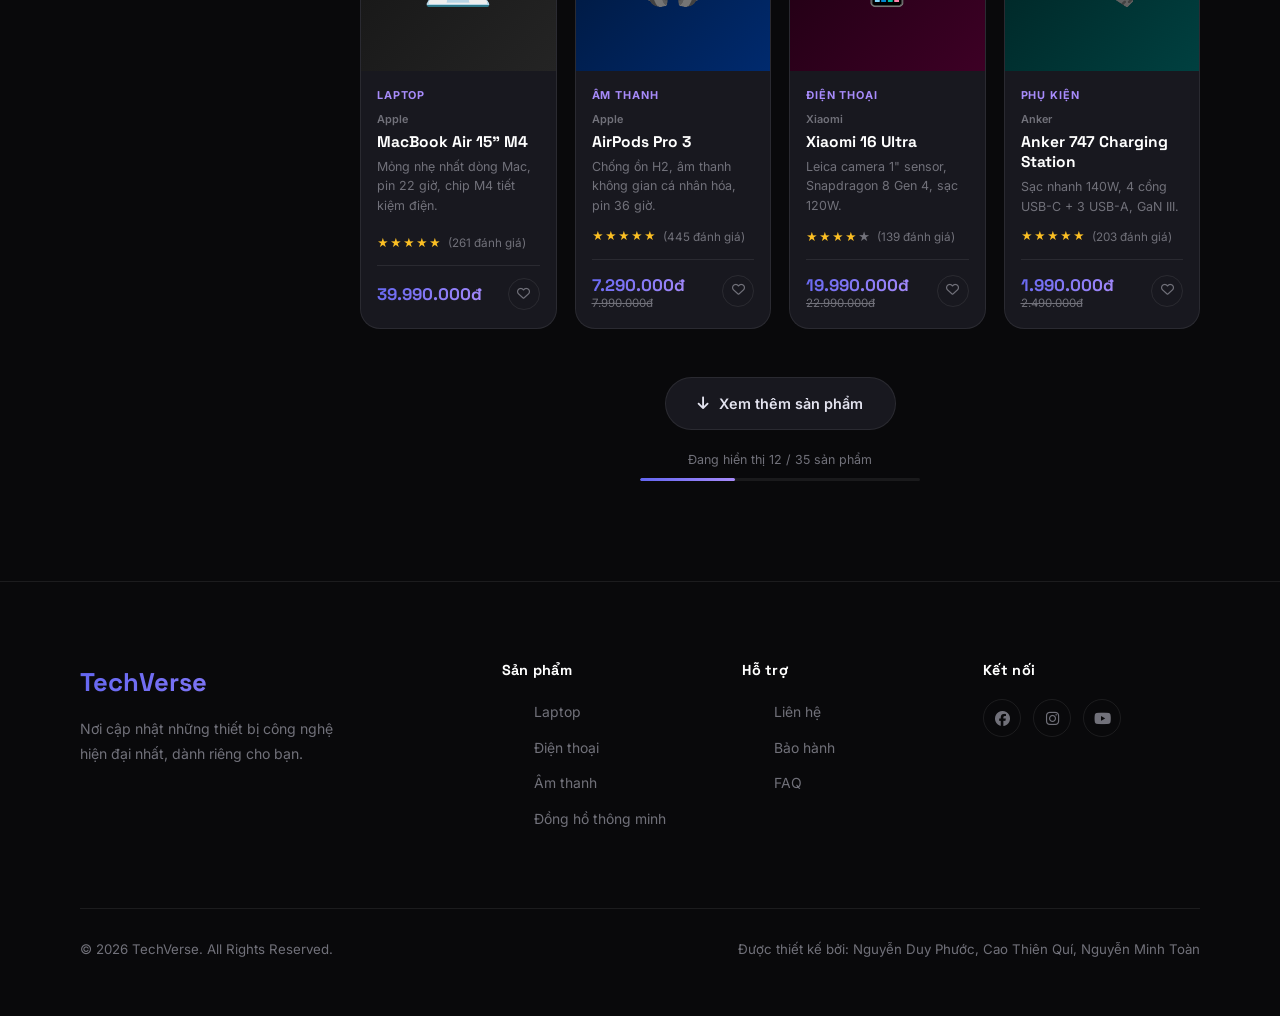
==== commit 4f63ea62: "NgDuyPhuoc update" ====
--- a/sanpham.html
+++ b/sanpham.html
@@ -24,22 +24,21 @@
     <link rel="stylesheet" href="../css/sanpham-extra.css">
 </head>
 
-
 <body>
 
     <!-- ── NAVBAR (giữ nguyên cấu trúc gốc — không thay đổi) ── -->
     <nav class="nav">
         <a class="nav-brand" href="index.html" style="font-family: Syne;">TechVerse</a>
+
+        <button class="nav-toggle">
+            <i class="fa-solid fa-bars"></i>
+        </button>
 
         <ul class="nav-links">
             <li><a href="index.html"><i class="fa-solid fa-house" style="font-size:.78rem;margin-right:5px"></i>Trang
                     chủ</a></li>
             <li><a href="sanpham.html" class="active"><i class="fa-solid fa-box"
                         style="font-size:.78rem;margin-right:5px"></i>Sản phẩm</a></li>
-            <li><a href="about.html"><i class="fa-solid fa-circle-info"
-                        style="font-size:.78rem;margin-right:5px"></i>Giới thiệu</a></li>
-            <li><a href="contact.html"><i class="fa-solid fa-envelope"
-                        style="font-size:.78rem;margin-right:5px"></i>Liên hệ</a></li>
         </ul>
 
         <div class="nav-search">
--- a/css/sanpham.css
+++ b/css/sanpham.css
@@ -1042,7 +1042,6 @@
 
 @media (max-width: 768px) {
 
-    .nav-links,
     .nav-search {
         display: none;
     }
@@ -1099,4 +1098,73 @@
         animation: none !important;
         transition: none !important;
     }
+}
+
+/* =========================
+   MOBILE NAVBAR
+========================= */
+
+.nav-toggle {
+    display: none;
+    background: transparent;
+    border: none;
+    color: #fff;
+    font-size: 1.4rem;
+    cursor: pointer;
+}
+
+@media (max-width:768px) {
+
+    .nav {
+        padding: 0 20px;
+    }
+
+    .nav-toggle {
+        display: block;
+        margin-left: auto;
+        z-index: 1001;
+    }
+
+    .nav-search {
+        display: none;
+    }
+
+    .nav-links {
+        position: fixed;
+        top: 72px;
+        left: -100%;
+
+        width: 100%;
+        height: calc(100vh - 72px);
+
+        background: rgba(9, 9, 11, .98);
+        backdrop-filter: blur(20px);
+
+        display: flex;
+        flex-direction: column;
+        align-items: stretch;
+        justify-content: flex-start;
+
+        gap: 10px;
+        padding: 24px;
+
+        transition: .3s ease;
+        z-index: 999;
+    }
+
+    .nav-links.active {
+        left: 0;
+    }
+
+    .nav-links li {
+        width: 100%;
+    }
+
+    .nav-links a {
+        width: 100%;
+        display: block;
+        padding: 14px 18px;
+        border-radius: 12px;
+        background: rgba(255, 255, 255, .04);
+    }
 }
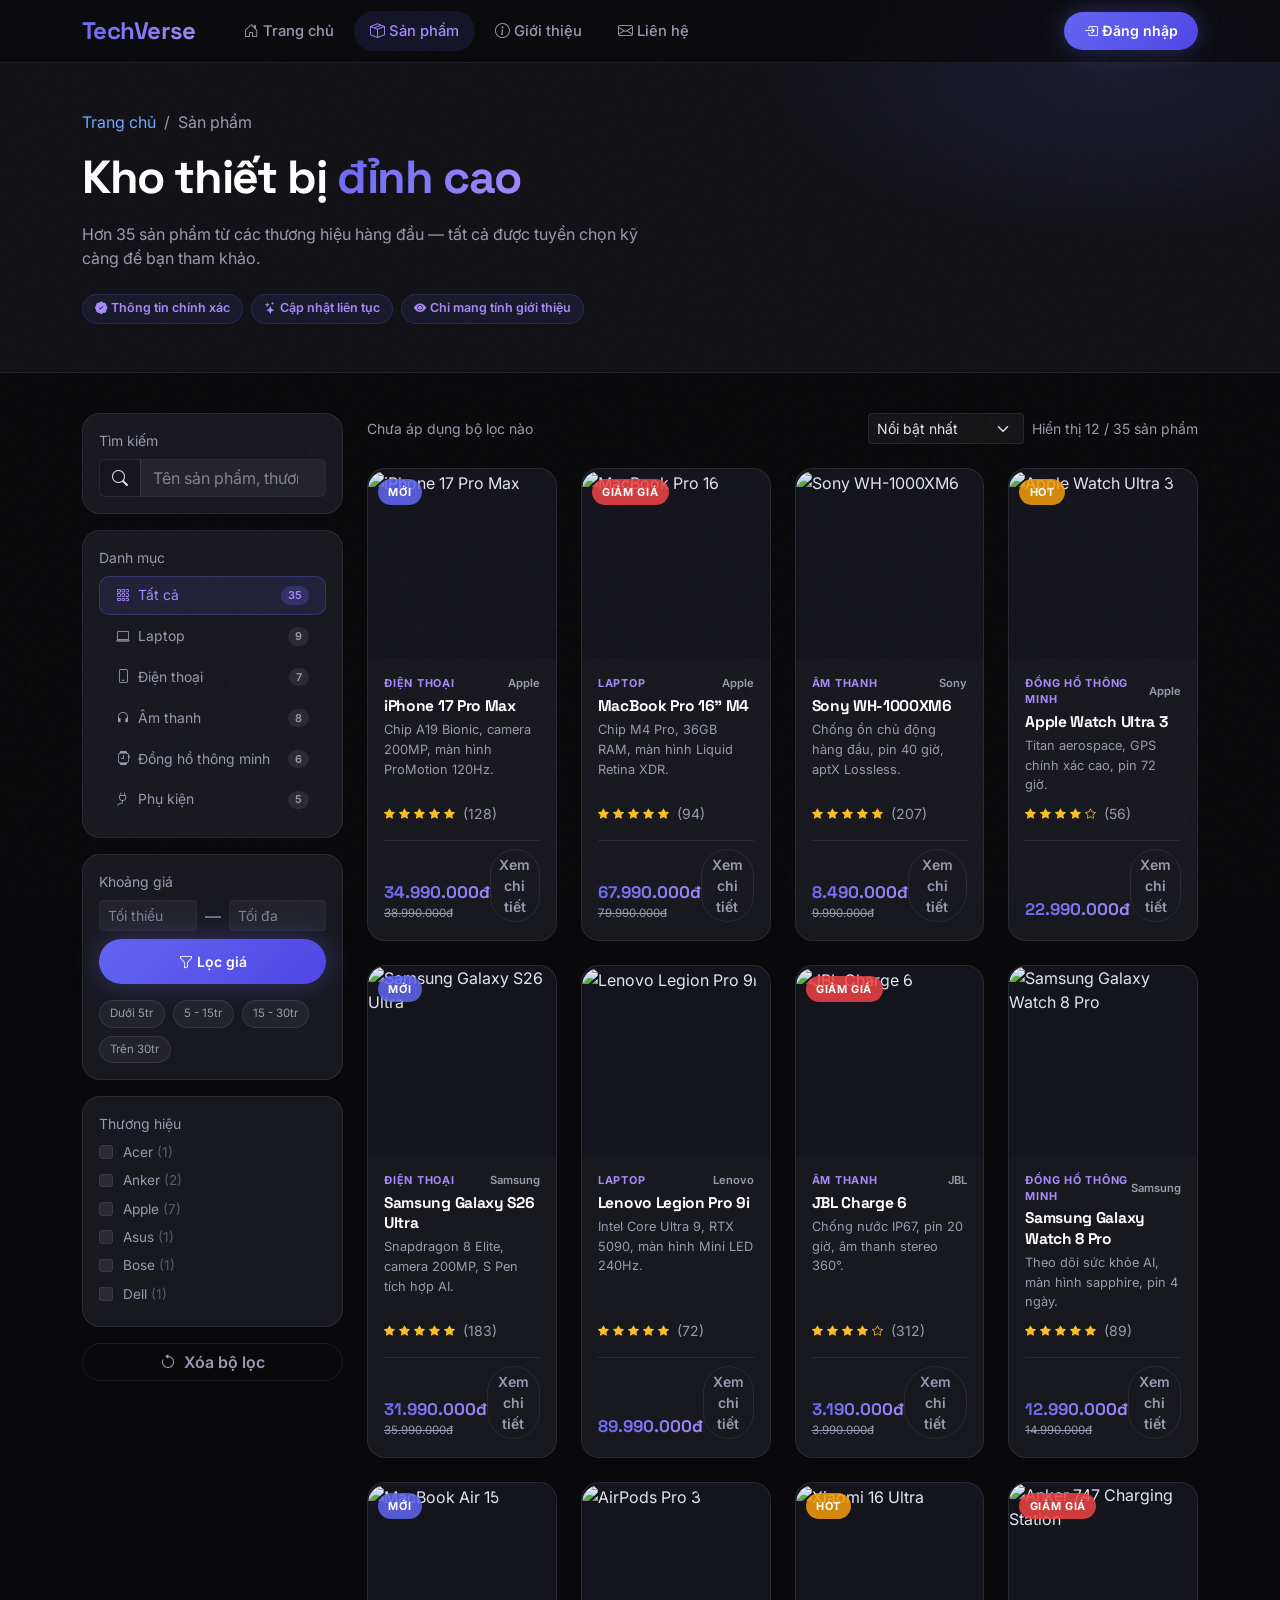
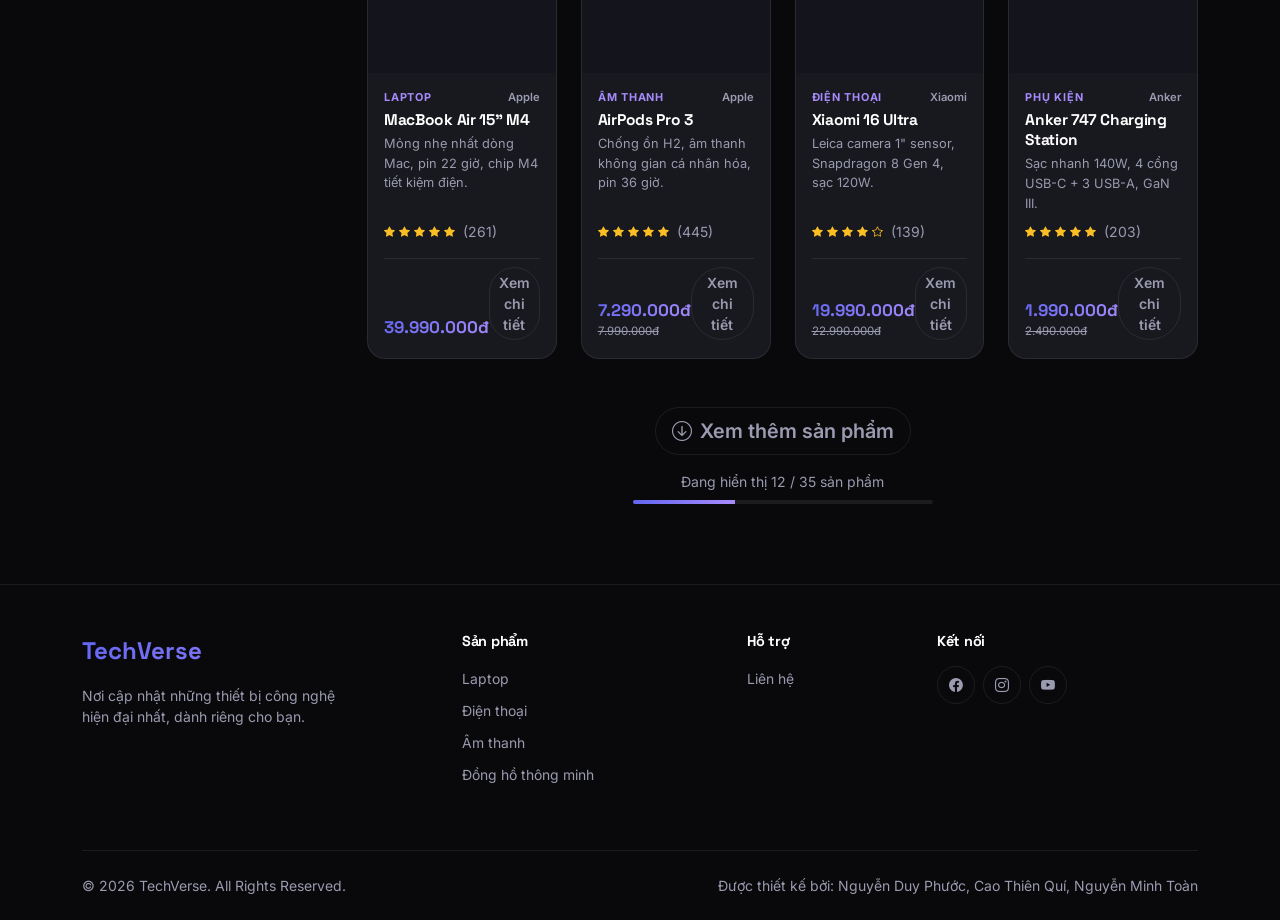
==== commit b1cb868f: "new update" ====
--- a/sanpham.html
+++ b/sanpham.html
@@ -2,248 +2,266 @@
 <html lang="vi">
 
 <head>
-    <meta charset="UTF-8" />
-    <meta name="viewport" content="width=device-width, initial-scale=1.0" />
-    <title>Sản Phẩm — TechVerse</title>
-    <link rel="preconnect" href="https://fonts.googleapis.com" />
-    <link rel="preconnect" href="https://fonts.gstatic.com" crossorigin />
-    <link
-        href="https://fonts.googleapis.com/css2?family=Syne:wght@400;600;700;800&family=Inter:wght@300;400;500;600&display=swap"
-        rel="stylesheet" />
-    <link rel="stylesheet" href="https://cdnjs.cloudflare.com/ajax/libs/font-awesome/6.7.2/css/all.min.css" />
-    <link
-        href="https://fonts.googleapis.com/css2?family=Space+Grotesk:wght@300;400;500;600;700&family=Manrope:wght@300;400;500;600;700;800&display=swap"
-        rel="stylesheet">
-
-    <!-- Bootstrap 5 (chỉ dùng cho Modal + lưới phụ trợ, không override theme) -->
-    <link rel="stylesheet" href="https://cdnjs.cloudflare.com/ajax/libs/bootstrap/5.3.3/css/bootstrap.min.css">
-
-    <!-- Theme gốc (KHÔNG thay đổi) -->
-    <link rel="stylesheet" href="../css/sanpham.css">
-    <!-- Bổ sung: filter động, modal chi tiết, empty state, v.v. -->
-    <link rel="stylesheet" href="../css/sanpham-extra.css">
+  <meta charset="UTF-8" />
+  <meta name="viewport" content="width=device-width, initial-scale=1.0" />
+  <title>Sản Phẩm — TechVerse</title>
+
+  <link rel="preconnect" href="https://fonts.googleapis.com" />
+  <link rel="preconnect" href="https://fonts.gstatic.com" crossorigin />
+  <link
+    href="https://fonts.googleapis.com/css2?family=Space+Grotesk:wght@400;500;600;700;800&family=Inter:wght@300;400;500;600;700&display=swap"
+    rel="stylesheet" />
+
+  <link rel="stylesheet" href="https://cdn.jsdelivr.net/npm/bootstrap-icons@1.11.3/font/bootstrap-icons.min.css">
+  <link rel="stylesheet" href="https://cdn.jsdelivr.net/npm/bootstrap@5.3.3/dist/css/bootstrap.min.css">
+
+  <link rel="stylesheet" href="css/theme.css">
+  <link rel="stylesheet" href="css/sanpham.css">
 </head>
 
-<body>
-
-    <!-- ── NAVBAR (giữ nguyên cấu trúc gốc — không thay đổi) ── -->
-    <nav class="nav">
-        <a class="nav-brand" href="index.html" style="font-family: Syne;">TechVerse</a>
-
-        <button class="nav-toggle">
-            <i class="fa-solid fa-bars"></i>
+<body data-bs-theme="dark">
+
+  <!-- ════════ NAVBAR ════════ -->
+  <nav class="navbar navbar-expand-lg fixed-top tv-navbar" data-bs-theme="dark">
+    <div class="container">
+      <a class="navbar-brand tv-gradient-text" href="index.html">TechVerse</a>
+      <button class="navbar-toggler" type="button" data-bs-toggle="collapse"
+        data-bs-target="#tvNavCollapse" aria-controls="tvNavCollapse"
+        aria-expanded="false" aria-label="Mở menu điều hướng">
+        <i class="bi bi-list" style="font-size:1.6rem;color:#fff;"></i>
+      </button>
+      <div class="collapse navbar-collapse" id="tvNavCollapse">
+        <ul class="navbar-nav me-auto mb-2 mb-lg-0 gap-1 ms-lg-3">
+          <li class="nav-item">
+            <a class="nav-link" data-page="index.html" href="index.html">
+              <i class="bi bi-house-door me-1"></i>Trang chủ
+            </a>
+          </li>
+          <li class="nav-item">
+            <a class="nav-link" data-page="sanpham.html" href="sanpham.html">
+              <i class="bi bi-box-seam me-1"></i>Sản phẩm
+            </a>
+          </li>
+          <li class="nav-item">
+            <a class="nav-link" data-page="techverse-chitiet.html" href="techverse-chitiet.html">
+              <i class="bi bi-info-circle me-1"></i>Giới thiệu
+            </a>
+          </li>
+          <li class="nav-item">
+            <a class="nav-link" href="index.html#lien-he">
+              <i class="bi bi-envelope me-1"></i>Liên hệ
+            </a>
+          </li>
+        </ul>
+        <a href="dangnhap.html" class="btn btn-login text-white" data-page="dangnhap.html">
+          <i class="bi bi-box-arrow-in-right me-1"></i>Đăng nhập
+        </a>
+      </div>
+    </div>
+  </nav>
+
+  <!-- ════════ PAGE HERO ════════ -->
+  <header class="sp-hero">
+    <div class="tv-orb tv-orb-1"></div>
+    <div class="container sp-hero-inner position-relative" style="z-index:2;">
+      <nav aria-label="breadcrumb">
+        <ol class="breadcrumb small mb-3">
+          <li class="breadcrumb-item"><a href="index.html" class="text-decoration-none">Trang chủ</a></li>
+          <li class="breadcrumb-item active text-muted-tv" aria-current="page">Sản phẩm</li>
+        </ol>
+      </nav>
+      <h1 class="sp-title mb-3">Kho thiết bị <span class="tv-gradient-text">đỉnh cao</span></h1>
+      <p class="text-muted-tv mb-4" style="max-width:560px;">
+        Hơn 35 sản phẩm từ các thương hiệu hàng đầu — tất cả được tuyển chọn kỹ càng để bạn tham khảo.
+      </p>
+      <div class="d-flex flex-wrap gap-2 align-items-center">
+        <span class="meta-badge"><i class="bi bi-patch-check-fill me-1"></i>Thông tin chính xác</span>
+        <span class="meta-badge"><i class="bi bi-stars me-1"></i>Cập nhật liên tục</span>
+        <span class="meta-badge"><i class="bi bi-eye-fill me-1"></i>Chỉ mang tính giới thiệu</span>
+      </div>
+    </div>
+  </header>
+
+  <!-- ════════ SHOP LAYOUT ════════ -->
+  <div class="container sp-layout">
+    <div class="row g-4">
+
+      <!-- Nút mở bộ lọc trên mobile/tablet -->
+      <div class="col-12 d-lg-none">
+        <button class="btn btn-tv-outline w-100" type="button" data-bs-toggle="collapse" data-bs-target="#sidebarFilters" aria-expanded="false" aria-controls="sidebarFilters">
+          <i class="bi bi-funnel me-2"></i>Bộ lọc &amp; Tìm kiếm
         </button>
-
-        <ul class="nav-links">
-            <li><a href="index.html"><i class="fa-solid fa-house" style="font-size:.78rem;margin-right:5px"></i>Trang
-                    chủ</a></li>
-            <li><a href="sanpham.html" class="active"><i class="fa-solid fa-box"
-                        style="font-size:.78rem;margin-right:5px"></i>Sản phẩm</a></li>
-        </ul>
-
-        <div class="nav-search">
-            <i class="fa-solid fa-magnifying-glass"></i>
-            <input type="search" placeholder="Tìm kiếm sản phẩm..." />
-        </div>
-    </nav>
-
-    <!-- ── PAGE HERO ── -->
-    <div class="page-hero">
-        <div class="page-hero-inner">
-            <div class="breadcrumb">
-                <a href="index.html">Trang chủ</a>
-                <i class="fa-solid fa-chevron-right"></i>
-                <span>Sản phẩm</span>
-            </div>
-            <h1>Kho thiết bị <em>đỉnh cao</em></h1>
-            <p>Hơn 35 sản phẩm từ các thương hiệu hàng đầu — tất cả được tuyển chọn kỹ càng dành cho bạn.</p>
-            <div class="hero-meta">
-                <div class="meta-badge"><i class="fa-solid fa-circle-check"></i> Hàng chính hãng</div>
-                <div class="meta-badge"><i class="fa-solid fa-truck"></i> Giao hàng nhanh</div>
-                <div class="meta-badge"><i class="fa-solid fa-shield-halved"></i> Bảo hành 12 tháng</div>
-                <div class="meta-count">Hiển thị <span>12</span> / <span>35</span> sản phẩm</div>
-            </div>
-        </div>
-    </div>
-
-    <!-- ── SHOP LAYOUT ── -->
-    <div class="shop-layout">
-
-        <!-- Nút mở bộ lọc trên mobile -->
-        <button class="mobile-filter-toggle">
-            <i class="fa-solid fa-filter"></i> Bộ lọc &amp; Tìm kiếm
-        </button>
-
-        <!-- SIDEBAR -->
-        <aside class="sidebar">
-
-            <!-- Search trong sidebar (đồng bộ với navbar search) -->
-            <div class="sidebar-section">
-                <div class="sidebar-title">Tìm kiếm</div>
-                <div class="filter-search-wrap">
-                    <i class="fa-solid fa-magnifying-glass"></i>
-                    <input type="search" id="sidebar-search-input" placeholder="Tên sản phẩm, thương hiệu..." />
-                </div>
+      </div>
+
+      <!-- SIDEBAR -->
+      <aside class="col-lg-3">
+        <div class="collapse d-lg-block" id="sidebarFilters">
+          <div class="sp-sidebar d-flex flex-column gap-3">
+
+            <!-- Search -->
+            <div class="tv-card p-3">
+              <label class="small text-muted-tv mb-2 d-block">Tìm kiếm</label>
+              <div class="input-group">
+                <span class="input-group-text"><i class="bi bi-search"></i></span>
+                <input type="search" id="sidebar-search-input" class="form-control" placeholder="Tên sản phẩm, thương hiệu...">
+              </div>
             </div>
 
             <!-- Category -->
-            <div class="sidebar-section">
-                <div class="sidebar-title">Danh mục</div>
-                <ul class="filter-list" id="cat-filter">
-                    <li class="filter-item active" data-cat="all">
-                        <span><i class="fa-solid fa-border-all" style="width:14px;margin-right:8px"></i>Tất cả</span>
-                        <span class="filter-count">0</span>
-                    </li>
-                    <li class="filter-item" data-cat="laptop">
-                        <span><i class="fa-solid fa-laptop" style="width:14px;margin-right:8px"></i>Laptop</span>
-                        <span class="filter-count">0</span>
-                    </li>
-                    <li class="filter-item" data-cat="phone">
-                        <span><i class="fa-solid fa-mobile-screen" style="width:14px;margin-right:8px"></i>Điện
-                            thoại</span>
-                        <span class="filter-count">0</span>
-                    </li>
-                    <li class="filter-item" data-cat="audio">
-                        <span><i class="fa-solid fa-headphones" style="width:14px;margin-right:8px"></i>Âm thanh</span>
-                        <span class="filter-count">0</span>
-                    </li>
-                    <li class="filter-item" data-cat="watch">
-                        <span><i class="fa-solid fa-clock" style="width:14px;margin-right:8px"></i>Đồng hồ thông
-                            minh</span>
-                        <span class="filter-count">0</span>
-                    </li>
-                    <li class="filter-item" data-cat="accessory">
-                        <span><i class="fa-solid fa-plug" style="width:14px;margin-right:8px"></i>Phụ kiện</span>
-                        <span class="filter-count">0</span>
-                    </li>
-                </ul>
+            <div class="tv-card p-3">
+              <label class="small text-muted-tv mb-2 d-block">Danh mục</label>
+              <div class="list-group list-group-flush" id="cat-filter">
+                <button type="button" class="list-group-item list-group-item-action filter-item active" data-cat="all">
+                  <i class="bi bi-grid-3x3-gap me-2"></i>Tất cả <span class="badge rounded-pill ms-auto filter-count">0</span>
+                </button>
+                <button type="button" class="list-group-item list-group-item-action filter-item" data-cat="laptop">
+                  <i class="bi bi-laptop me-2"></i>Laptop <span class="badge rounded-pill ms-auto filter-count">0</span>
+                </button>
+                <button type="button" class="list-group-item list-group-item-action filter-item" data-cat="phone">
+                  <i class="bi bi-phone me-2"></i>Điện thoại <span class="badge rounded-pill ms-auto filter-count">0</span>
+                </button>
+                <button type="button" class="list-group-item list-group-item-action filter-item" data-cat="audio">
+                  <i class="bi bi-headphones me-2"></i>Âm thanh <span class="badge rounded-pill ms-auto filter-count">0</span>
+                </button>
+                <button type="button" class="list-group-item list-group-item-action filter-item" data-cat="watch">
+                  <i class="bi bi-smartwatch me-2"></i>Đồng hồ thông minh <span class="badge rounded-pill ms-auto filter-count">0</span>
+                </button>
+                <button type="button" class="list-group-item list-group-item-action filter-item" data-cat="accessory">
+                  <i class="bi bi-plug me-2"></i>Phụ kiện <span class="badge rounded-pill ms-auto filter-count">0</span>
+                </button>
+              </div>
             </div>
 
             <!-- Price -->
-            <div class="sidebar-section">
-                <div class="sidebar-title">Khoảng giá</div>
-                <div class="price-range-wrap">
-                    <div class="price-input-row">
-                        <input type="number" id="price-min-input" placeholder="Tối thiểu" min="0" step="100000" />
-                        <span>—</span>
-                        <input type="number" id="price-max-input" placeholder="Tối đa" min="0" step="100000" />
-                    </div>
-                    <button class="price-apply-btn" id="price-apply-btn">
-                        <i class="fa-solid fa-filter" style="margin-right:6px"></i>Lọc giá
-                    </button>
-                    <div class="price-quick-tags">
-                        <span class="price-quick-tag" data-min="0" data-max="5000000">Dưới 5tr</span>
-                        <span class="price-quick-tag" data-min="5000000" data-max="15000000">5 - 15tr</span>
-                        <span class="price-quick-tag" data-min="15000000" data-max="30000000">15 - 30tr</span>
-                        <span class="price-quick-tag" data-min="30000000" data-max="120000000">Trên 30tr</span>
-                    </div>
-                </div>
-            </div>
-
-            <!-- Brand (sinh động từ products-data.js) -->
-            <div class="sidebar-section">
-                <div class="sidebar-title">Thương hiệu</div>
-                <div class="brand-list-wrap">
-                    <div class="brand-list">
-                        <!-- JS sẽ bơm danh sách checkbox thương hiệu vào đây -->
-                    </div>
-                </div>
-            </div>
-
-            <button class="reset-btn">
-                <i class="fa-solid fa-rotate-left" style="margin-right:6px"></i> Xóa bộ lọc
+            <div class="tv-card p-3">
+              <label class="small text-muted-tv mb-2 d-block">Khoảng giá</label>
+              <div class="d-flex align-items-center gap-2 mb-2">
+                <input type="number" id="price-min-input" class="form-control form-control-sm" placeholder="Tối thiểu" min="0" step="100000">
+                <span class="text-muted-tv">—</span>
+                <input type="number" id="price-max-input" class="form-control form-control-sm" placeholder="Tối đa" min="0" step="100000">
+              </div>
+              <button class="btn btn-tv-primary btn-sm w-100 mb-3" id="price-apply-btn">
+                <i class="bi bi-funnel me-1"></i>Lọc giá
+              </button>
+              <div class="d-flex flex-wrap gap-2">
+                <span class="price-quick-tag" data-min="0" data-max="5000000">Dưới 5tr</span>
+                <span class="price-quick-tag" data-min="5000000" data-max="15000000">5 - 15tr</span>
+                <span class="price-quick-tag" data-min="15000000" data-max="30000000">15 - 30tr</span>
+                <span class="price-quick-tag" data-min="30000000" data-max="120000000">Trên 30tr</span>
+              </div>
+            </div>
+
+            <!-- Brand -->
+            <div class="tv-card p-3">
+              <label class="small text-muted-tv mb-2 d-block">Thương hiệu</label>
+              <div class="brand-list-wrap">
+                <div class="brand-list" id="brand-list"><!-- JS bơm checkbox thương hiệu --></div>
+              </div>
+            </div>
+
+            <button class="btn btn-tv-outline w-100 reset-btn">
+              <i class="bi bi-arrow-counterclockwise me-2"></i>Xóa bộ lọc
             </button>
-
-        </aside>
-
-        <!-- MAIN -->
-        <main class="main-content">
-
-            <!-- Topbar -->
-            <div class="topbar">
-                <div class="topbar-left">
-                    <!-- JS bơm các filter tag đang áp dụng vào đây -->
-                </div>
-                <div class="topbar-right">
-                    <select class="sort-select">
-                        <option>Nổi bật nhất</option>
-                    </select>
-                    <div class="view-toggle">
-                        <button class="view-btn active" title="Lưới"><i class="fa-solid fa-grip"></i></button>
-                        <button class="view-btn" title="Danh sách"><i class="fa-solid fa-list"></i></button>
-                    </div>
-                </div>
-            </div>
-
-            <!-- Product Grid (render bằng JS từ products-data.js) -->
-            <div class="prod-grid" id="product-grid">
-                <!-- JS render toàn bộ card sản phẩm vào đây -->
-            </div>
-
-            <!-- Load More -->
-            <div class="load-more-wrap">
-                <button class="load-more-btn">
-                    <i class="fa-solid fa-arrow-down"></i> Xem thêm sản phẩm
-                </button>
-                <div class="progress-bar">
-                    <div class="progress-label">Đang hiển thị 0 / 0 sản phẩm</div>
-                    <div class="progress-track">
-                        <div class="progress-fill"></div>
-                    </div>
-                </div>
-            </div>
-
-        </main>
-    </div><!-- /shop-layout -->
-
-    <!-- ── FOOTER (giữ nguyên) ── -->
-    <footer>
-        <div class="footer-inner">
-            <div class="footer-grid">
-                <div>
-                    <div class="footer-brand">TechVerse</div>
-                    <p class="footer-brand-desc">Nơi cập nhật những thiết bị công nghệ hiện đại nhất, dành riêng cho
-                        bạn.</p>
-                </div>
-                <div class="footer-col">
-                    <h6>Sản phẩm</h6>
-                    <ul>
-                        <li><a href="#">Laptop</a></li>
-                        <li><a href="#">Điện thoại</a></li>
-                        <li><a href="#">Âm thanh</a></li>
-                        <li><a href="#">Đồng hồ thông minh</a></li>
-                    </ul>
-                </div>
-                <div class="footer-col">
-                    <h6>Hỗ trợ</h6>
-                    <ul>
-                        <li><a href="#">Liên hệ</a></li>
-                        <li><a href="#">Bảo hành</a></li>
-                        <li><a href="#">FAQ</a></li>
-                    </ul>
-                </div>
-                <div class="footer-col">
-                    <h6>Kết nối</h6>
-                    <div class="socials">
-                        <a href="#" class="social-btn"><i class="fa-brands fa-facebook"></i></a>
-                        <a href="#" class="social-btn"><i class="fa-brands fa-instagram"></i></a>
-                        <a href="#" class="social-btn"><i class="fa-brands fa-youtube"></i></a>
-                    </div>
-                </div>
-            </div>
-            <div class="footer-bottom">
-                <p>© 2026 TechVerse. All Rights Reserved.</p>
-                <p>Được thiết kế bởi: Nguyễn Duy Phước, Cao Thiên Quí, Nguyễn Minh Toàn</p>
-            </div>
-        </div>
-    </footer>
-
-    <!-- Bootstrap JS (cần cho Modal chi tiết sản phẩm) -->
-    <script src="https://cdnjs.cloudflare.com/ajax/libs/bootstrap/5.3.3/js/bootstrap.bundle.min.js"></script>
-
-    <!-- Dữ liệu sản phẩm phải load TRƯỚC engine -->
-    <script src="js/products-data.js"></script>
-    <script src="js/sanpham.js"></script>
+          </div>
+        </div>
+      </aside>
+
+      <!-- MAIN -->
+      <main class="col-lg-9">
+        <!-- Topbar -->
+        <div class="d-flex flex-wrap align-items-center justify-content-between gap-3 mb-4">
+          <div class="d-flex flex-wrap gap-2 topbar-left flex-grow-1"></div>
+          <div class="d-flex align-items-center gap-2 flex-shrink-0">
+            <select class="form-select form-select-sm sort-select" style="width:auto;">
+              <option value="default">Nổi bật nhất</option>
+              <option value="price-asc">Giá: Thấp → Cao</option>
+              <option value="price-desc">Giá: Cao → Thấp</option>
+              <option value="name-asc">Tên A-Z</option>
+              <option value="name-desc">Tên Z-A</option>
+              <option value="rating">Đánh giá cao</option>
+            </select>
+            <span class="small text-muted-tv result-count d-none d-md-inline"></span>
+          </div>
+        </div>
+
+        <!-- Product Grid -->
+        <div class="row g-3 g-lg-4" id="product-grid"><!-- JS render card sản phẩm --></div>
+
+        <!-- Load more -->
+        <div class="text-center mt-5">
+          <button class="btn btn-tv-outline btn-lg load-more-btn">
+            <i class="bi bi-arrow-down-circle me-2"></i>Xem thêm sản phẩm
+          </button>
+          <div class="mt-3 mx-auto" style="max-width:300px;">
+            <div class="small text-muted-tv mb-2 progress-label"></div>
+            <div class="progress" style="height:4px;background:rgba(255,255,255,.08);">
+              <div class="progress-bar progress-fill" role="progressbar" style="width:0%;background:linear-gradient(90deg,var(--tv-accent),var(--tv-accent2));"></div>
+            </div>
+          </div>
+        </div>
+      </main>
+    </div>
+  </div>
+
+  <!-- ════════ PRODUCT DETAIL MODAL ════════ -->
+  <div class="modal fade" id="productModal" tabindex="-1" aria-hidden="true">
+    <div class="modal-dialog modal-dialog-centered modal-lg">
+      <div class="modal-content">
+        <div class="modal-header">
+          <h5 class="modal-title" id="productModalTitle">Chi tiết sản phẩm</h5>
+          <button type="button" class="btn-close" data-bs-dismiss="modal" aria-label="Đóng"></button>
+        </div>
+        <div class="modal-body" id="productModalBody"></div>
+        <div class="modal-footer">
+          <button type="button" class="btn btn-tv-outline" data-bs-dismiss="modal">Đóng</button>
+        </div>
+      </div>
+    </div>
+  </div>
+
+  <!-- ════════ FOOTER ════════ -->
+  <footer class="tv-footer pt-5 pt-lg-6 pb-4">
+    <div class="container">
+      <div class="row g-4 mb-5">
+        <div class="col-lg-4 col-sm-6">
+          <div class="footer-brand tv-gradient-text mb-3">TechVerse</div>
+          <p class="text-muted-tv small" style="max-width:280px;">Nơi cập nhật những thiết bị công nghệ hiện đại nhất, dành riêng cho bạn.</p>
+        </div>
+        <div class="col-lg-3 col-sm-6 col-6">
+          <h6 class="mb-3">Sản phẩm</h6>
+          <ul class="list-unstyled d-flex flex-column gap-2">
+            <li><a href="sanpham.html">Laptop</a></li>
+            <li><a href="sanpham.html">Điện thoại</a></li>
+            <li><a href="sanpham.html">Âm thanh</a></li>
+            <li><a href="sanpham.html">Đồng hồ thông minh</a></li>
+          </ul>
+        </div>
+        <div class="col-lg-2 col-sm-6 col-6">
+          <h6 class="mb-3">Hỗ trợ</h6>
+          <ul class="list-unstyled d-flex flex-column gap-2">
+            <li><a href="index.html#lien-he">Liên hệ</a></li>
+          </ul>
+        </div>
+        <div class="col-lg-3 col-sm-6">
+          <h6 class="mb-3">Kết nối</h6>
+          <div class="d-flex gap-2">
+            <a href="https://www.facebook.com/quithien1801z" class="social-btn" aria-label="Facebook"><i class="bi bi-facebook"></i></a>
+            <a href="#" class="social-btn" aria-label="Instagram"><i class="bi bi-instagram"></i></a>
+            <a href="https://www.youtube.com/@biihntv5263" class="social-btn" aria-label="YouTube"><i class="bi bi-youtube"></i></a>
+          </div>
+        </div>
+      </div>
+      <div class="d-flex flex-column flex-sm-row justify-content-between align-items-center gap-2 pt-4 border-top border-tv">
+        <p class="text-muted-tv small mb-0">© 2026 TechVerse. All Rights Reserved.</p>
+        <p class="text-muted-tv small mb-0">Được thiết kế bởi: Nguyễn Duy Phước, Cao Thiên Quí, Nguyễn Minh Toàn</p>
+      </div>
+    </div>
+  </footer>
+
+  <script src="https://cdn.jsdelivr.net/npm/bootstrap@5.3.3/dist/js/bootstrap.bundle.min.js"></script>
+  <script src="js/common.js"></script>
+  <script src="js/products-data.js"></script>
+  <script src="js/sanpham.js"></script>
 </body>
 
-</html>+</html>
--- a/css/theme.css
+++ b/css/theme.css
@@ -0,0 +1,398 @@
+/* ============================================================
+   THEME.CSS — TechVerse
+   Bootstrap 5.3 custom theme: dark + indigo/violet accent.
+   File dùng chung cho mọi trang (index, sanpham, dangnhap, chitiet).
+   Triết lý: tận dụng Bootstrap CSS variables (--bs-*) để override
+   toàn cục, hạn chế viết CSS riêng ngoài phạm vi cần thiết.
+   ============================================================ */
+
+/* ── BOOTSTRAP VARIABLE OVERRIDES ── */
+:root,
+[data-bs-theme="dark"] {
+  --bs-body-bg: #09090B;
+  --bs-body-color: #E4E4F0;
+  --bs-border-color: rgba(255, 255, 255, .08);
+  --bs-secondary-color: #9A9AB0;
+  --bs-tertiary-bg: #15151C;
+  --bs-link-color: #A78BFA;
+  --bs-link-hover-color: #C4B5FD;
+
+  --bs-primary: #6366F1;
+  --bs-primary-rgb: 99, 102, 241;
+  --bs-success: #34D399;
+  --bs-success-rgb: 52, 211, 153;
+  --bs-danger: #F87171;
+  --bs-danger-rgb: 248, 113, 113;
+  --bs-warning: #FBBF24;
+  --bs-warning-rgb: 251, 191, 36;
+
+  /* Tokens riêng của TechVerse */
+  --tv-ink: #09090B;
+  --tv-surface: #111116;
+  --tv-card: #18181F;
+  --tv-card-2: #1C1C26;
+  --tv-border: rgba(255, 255, 255, .08);
+  --tv-accent: #6366F1;
+  --tv-accent2: #A78BFA;
+  --tv-glow: rgba(99, 102, 241, .35);
+  --tv-muted: #9A9AB0;
+
+  --tv-font-display: 'Space Grotesk', sans-serif;
+  --tv-font-body: 'Inter', sans-serif;
+  --tv-ease: cubic-bezier(.25, .46, .45, .94);
+  --tv-r-sm: 12px;
+  --tv-r-md: 18px;
+  --tv-r-lg: 28px;
+}
+
+body {
+  font-family: var(--tv-font-body);
+  background-color: var(--tv-ink);
+  overflow-x: hidden;
+}
+
+h1, h2, h3, h4, h5, h6,
+.tv-display {
+  font-family: var(--tv-font-display);
+  letter-spacing: -.02em;
+}
+
+a { transition: color .2s; }
+
+/* Noise overlay (giữ chất liệu thị giác gốc, rất nhẹ) */
+body::before {
+  content: '';
+  position: fixed;
+  inset: 0;
+  background-image: url("data:image/svg+xml,%3Csvg viewBox='0 0 200 200' xmlns='http://www.w3.org/2000/svg'%3E%3Cfilter id='n'%3E%3CfeTurbulence type='fractalNoise' baseFrequency='0.9' numOctaves='4'/%3E%3C/filter%3E%3Crect width='100%25' height='100%25' filter='url(%23n)'/%3E%3C/svg%3E");
+  opacity: .02;
+  pointer-events: none;
+  z-index: 9999;
+}
+
+/* ── GRADIENT TEXT UTILITY ── */
+.tv-gradient-text {
+  background: linear-gradient(135deg, var(--tv-accent), var(--tv-accent2));
+  -webkit-background-clip: text;
+  background-clip: text;
+  -webkit-text-fill-color: transparent;
+}
+
+/* ── NAVBAR ── */
+.tv-navbar {
+  background: rgba(9, 9, 11, .75) !important;
+  backdrop-filter: blur(18px);
+  -webkit-backdrop-filter: blur(18px);
+  border-bottom: 1px solid var(--tv-border);
+  transition: background-color .25s;
+}
+
+.tv-navbar .navbar-brand {
+  font-family: var(--tv-font-display);
+  font-weight: 800;
+  font-size: 1.5rem;
+  letter-spacing: -.03em;
+}
+
+.tv-navbar .nav-link {
+  color: var(--tv-muted) !important;
+  font-weight: 500;
+  font-size: .92rem;
+  padding: .55rem 1rem !important;
+  border-radius: 99px;
+  transition: color .2s, background-color .2s;
+}
+
+.tv-navbar .nav-link:hover {
+  color: #fff !important;
+  background: rgba(255, 255, 255, .06);
+}
+
+.tv-navbar .nav-link.active {
+  color: var(--tv-accent2) !important;
+  background: rgba(99, 102, 241, .12);
+}
+
+.tv-navbar .btn-login {
+  border-radius: 99px;
+  font-weight: 600;
+  font-size: .88rem;
+  padding: .5rem 1.25rem;
+  background: linear-gradient(135deg, var(--tv-accent), #4F46E5);
+  border: none;
+  box-shadow: 0 0 24px var(--tv-glow);
+  transition: transform .2s, box-shadow .2s;
+}
+
+.tv-navbar .btn-login:hover {
+  transform: translateY(-2px);
+  box-shadow: 0 8px 30px var(--tv-glow);
+  color: #fff;
+}
+
+.tv-navbar .navbar-toggler {
+  border: 1px solid var(--tv-border);
+}
+
+.tv-navbar .navbar-toggler:focus {
+  box-shadow: 0 0 0 3px var(--tv-glow);
+}
+
+@media (max-width: 991.98px) {
+  .tv-navbar .navbar-collapse {
+    background: rgba(9, 9, 11, .98);
+    backdrop-filter: blur(20px);
+    margin-top: .75rem;
+    padding: 1rem;
+    border-radius: var(--tv-r-md);
+    border: 1px solid var(--tv-border);
+  }
+  .tv-navbar .nav-link { padding: .75rem 1rem !important; }
+  .tv-navbar .btn-login { margin-top: .5rem; display: inline-block; }
+}
+
+/* ── BUTTONS ── */
+.btn-tv-primary {
+  background: linear-gradient(135deg, var(--tv-accent), #4F46E5);
+  border: none;
+  color: #fff;
+  font-weight: 600;
+  border-radius: 99px;
+  padding: .75rem 1.75rem;
+  box-shadow: 0 0 30px var(--tv-glow);
+  transition: transform .2s var(--tv-ease), box-shadow .2s var(--tv-ease);
+}
+
+.btn-tv-primary:hover {
+  transform: translateY(-3px);
+  box-shadow: 0 8px 40px var(--tv-glow);
+  color: #fff;
+}
+
+.btn-tv-ghost {
+  background: rgba(255, 255, 255, .06);
+  border: 1px solid rgba(255, 255, 255, .18);
+  color: rgba(255, 255, 255, .85);
+  font-weight: 500;
+  border-radius: 99px;
+  padding: .75rem 1.5rem;
+  backdrop-filter: blur(6px);
+  transition: color .2s, border-color .2s, background-color .2s;
+}
+
+.btn-tv-ghost:hover {
+  color: #fff;
+  border-color: rgba(255, 255, 255, .4);
+  background: rgba(255, 255, 255, .12);
+}
+
+.btn-tv-outline {
+  background: transparent;
+  border: 1px solid var(--tv-border);
+  color: var(--tv-muted);
+  font-weight: 600;
+  border-radius: 99px;
+  transition: color .2s, border-color .2s;
+}
+
+.btn-tv-outline:hover {
+  color: #fff;
+  border-color: rgba(255, 255, 255, .25);
+}
+
+/* ── CARDS (tv-card base) ── */
+.tv-card {
+  background: var(--tv-card);
+  border: 1px solid var(--tv-border);
+  border-radius: var(--tv-r-md);
+  transition: transform .3s var(--tv-ease), border-color .3s, box-shadow .3s;
+}
+
+.tv-card-hover:hover {
+  transform: translateY(-6px);
+  border-color: rgba(99, 102, 241, .28);
+  box-shadow: 0 24px 50px rgba(0, 0, 0, .4);
+}
+
+/* ── SECTION EYEBROW / TITLE ── */
+.tv-eyebrow {
+  font-size: .75rem;
+  font-weight: 700;
+  letter-spacing: .12em;
+  text-transform: uppercase;
+  color: var(--tv-accent2);
+}
+
+.tv-section-title {
+  font-family: var(--tv-font-display);
+  font-weight: 800;
+  letter-spacing: -.02em;
+  color: #fff;
+}
+
+/* ── BADGE ── */
+.tv-badge {
+  font-size: .68rem;
+  font-weight: 700;
+  letter-spacing: .06em;
+  text-transform: uppercase;
+  padding: .3rem .65rem;
+  border-radius: 99px;
+}
+
+.tv-badge-new { background: rgba(99, 102, 241, .85); color: #fff; }
+.tv-badge-sale { background: rgba(239, 68, 68, .85); color: #fff; }
+.tv-badge-hot { background: rgba(245, 158, 11, .85); color: #fff; }
+
+/* ── FORM CONTROLS (dark) ── */
+.form-control,
+.form-select {
+  background-color: rgba(255, 255, 255, .05);
+  border: 1px solid var(--tv-border);
+  color: var(--bs-body-color);
+}
+
+.form-control:focus,
+.form-select:focus {
+  background-color: rgba(255, 255, 255, .07);
+  border-color: var(--tv-accent);
+  box-shadow: 0 0 0 .25rem var(--tv-glow);
+  color: #fff;
+}
+
+.form-control::placeholder { color: var(--tv-muted); opacity: .8; }
+
+.form-check-input {
+  background-color: rgba(255, 255, 255, .08);
+  border-color: var(--tv-border);
+}
+
+.form-check-input:checked {
+  background-color: var(--tv-accent);
+  border-color: var(--tv-accent);
+}
+
+.form-check-input:focus {
+  box-shadow: 0 0 0 .2rem var(--tv-glow);
+}
+
+/* ── TOAST ── */
+.toast {
+  background: var(--tv-card);
+  border: 1px solid var(--tv-border);
+  border-left: 3px solid var(--tv-accent);
+}
+
+.toast .toast-header {
+  background: var(--tv-card-2);
+  color: #fff;
+  border-bottom: 1px solid var(--tv-border);
+}
+
+/* ── MODAL ── */
+.modal-content {
+  background: var(--tv-card);
+  border: 1px solid var(--tv-border);
+  border-radius: var(--tv-r-lg);
+}
+
+.modal-header, .modal-footer {
+  border-color: var(--tv-border);
+}
+
+.btn-close {
+  filter: invert(1) grayscale(1) brightness(1.8);
+}
+
+/* ── FOOTER ── */
+.tv-footer {
+  background: var(--tv-ink);
+  border-top: 1px solid var(--tv-border);
+}
+
+.tv-footer .footer-brand {
+  font-family: var(--tv-font-display);
+  font-weight: 800;
+  font-size: 1.5rem;
+}
+
+.tv-footer h6 {
+  font-family: var(--tv-font-display);
+  font-weight: 700;
+  font-size: .9rem;
+  color: #fff;
+}
+
+.tv-footer a {
+  color: var(--tv-muted);
+  text-decoration: none;
+  font-size: .87rem;
+  transition: color .2s;
+}
+
+.tv-footer a:hover { color: #fff; }
+
+.tv-footer .social-btn {
+  width: 38px;
+  height: 38px;
+  border: 1px solid var(--tv-border);
+  border-radius: 99px;
+  display: inline-flex;
+  align-items: center;
+  justify-content: center;
+  color: var(--tv-muted);
+  transition: color .2s, border-color .2s, background-color .2s;
+}
+
+.tv-footer .social-btn:hover {
+  color: #fff;
+  border-color: rgba(255, 255, 255, .2);
+  background: rgba(255, 255, 255, .05);
+}
+
+/* ── AMBIENT GLOW (orbs) ── */
+.tv-orb {
+  position: absolute;
+  border-radius: 50%;
+  pointer-events: none;
+  z-index: 0;
+}
+
+/* ── SCROLL REVEAL ── */
+[data-reveal] {
+  opacity: 0;
+  transform: translateY(24px);
+  transition: opacity .6s var(--tv-ease), transform .6s var(--tv-ease);
+}
+
+[data-reveal].visible {
+  opacity: 1;
+  transform: translateY(0);
+}
+
+[data-reveal-delay="1"] { transition-delay: .08s; }
+[data-reveal-delay="2"] { transition-delay: .16s; }
+[data-reveal-delay="3"] { transition-delay: .24s; }
+[data-reveal-delay="4"] { transition-delay: .32s; }
+
+@media (prefers-reduced-motion: reduce) {
+  *, *::before, *::after {
+    animation: none !important;
+    transition: none !important;
+  }
+}
+
+/* ── UTILS ── */
+.text-muted-tv { color: var(--tv-muted) !important; }
+.bg-tv-surface { background: var(--tv-surface) !important; }
+.border-tv { border-color: var(--tv-border) !important; }
+
+.tv-img-cover {
+  width: 100%;
+  height: 100%;
+  object-fit: cover;
+}
+
+.tv-hover-img-zoom { overflow: hidden; }
+.tv-hover-img-zoom img { transition: transform .5s var(--tv-ease); }
+.tv-hover-img-zoom:hover img { transform: scale(1.06); }
--- a/css/sanpham.css
+++ b/css/sanpham.css
@@ -1,1170 +1,275 @@
-/* ── TOKENS ─────────────────────────────── */
-:root {
-    --ink: #09090B;
-    --surface: #111116;
-    --card: #18181F;
-    --border: rgba(255, 255, 255, .08);
-    --accent: #6366F1;
-    --accent2: #A78BFA;
-    --glow: rgba(99, 102, 241, .35);
-    --text: #E4E4F0;
-    --muted: #71717A;
-    --white: #FFFFFF;
-    --r-sm: 12px;
-    --r-md: 20px;
-    --r-lg: 32px;
-    --font-display: 'Space Grotesk', sans-serif;
-    --font-body: 'Inter', sans-serif;
-    --ease: cubic-bezier(.25, .46, .45, .94);
-}
-
-*,
-*::before,
-*::after {
-    box-sizing: border-box;
-    margin: 0;
-    padding: 0;
-}
-
-html {
-    scroll-behavior: smooth;
-}
-
-body {
-    font-family: var(--font-body);
-    background: var(--ink);
-    color: var(--text);
-    line-height: 1.6;
-    overflow-x: hidden;
-}
-
-a {
-    text-decoration: none;
-    color: inherit;
-}
-
-img {
-    display: block;
-    max-width: 100%;
-}
-
-body::before {
-    content: '';
-    position: fixed;
-    inset: 0;
-    background-image: url("data:image/svg+xml,%3Csvg viewBox='0 0 200 200' xmlns='http://www.w3.org/2000/svg'%3E%3Cfilter id='n'%3E%3CfeTurbulence type='fractalNoise' baseFrequency='0.9' numOctaves='4'/%3E%3C/filter%3E%3Crect width='100%25' height='100%25' filter='url(%23n)'/%3E%3C/svg%3E");
-    opacity: .022;
-    pointer-events: none;
-    z-index: 9999;
-}
-
-/* ── NAVBAR ── */
-.nav {
-    position: fixed;
-    top: 0;
-    left: 0;
-    right: 0;
-    z-index: 1000;
-    height: 72px;
-    display: flex;
-    align-items: center;
-    padding: 0 40px;
-    background: rgba(9, 9, 11, .75);
-    backdrop-filter: blur(18px);
-    border-bottom: 1px solid var(--border);
-    transition: background .3s var(--ease);
-}
-
-.nav-brand {
-    font-family: 'Syne', sans-serif;
-    font-size: 1.6rem;
-    font-weight: 800;
-    background: linear-gradient(135deg, var(--accent), var(--accent2));
-    -webkit-background-clip: text;
-    -webkit-text-fill-color: transparent;
-    letter-spacing: -.5px;
-    margin-right: auto;
-}
-
-.nav-links {
-    display: flex;
-    align-items: center;
-    gap: 6px;
-    list-style: none;
-}
-
-.nav-links a {
-    font-size: .9rem;
-    font-weight: 500;
-    color: var(--muted);
-    padding: 8px 16px;
-    border-radius: 99px;
-    transition: color .2s, background .2s;
-}
-
-.nav-links a:hover {
-    color: var(--white);
-    background: rgba(255, 255, 255, .07);
-}
-
-.nav-links a.active {
-    color: var(--accent2);
-    background: rgba(255, 255, 255, .07);
-}
-
-.nav-search {
-    display: flex;
-    align-items: center;
-    gap: 10px;
-    margin-left: 24px;
-    background: rgba(255, 255, 255, .05);
-    border: 1px solid var(--border);
-    border-radius: 99px;
-    padding: 8px 18px;
-    transition: border-color .2s, box-shadow .2s;
-}
-
-.nav-search:focus-within {
-    border-color: var(--accent);
-    box-shadow: 0 0 0 3px var(--glow);
-}
-
-.nav-search i {
-    color: var(--muted);
-    font-size: .85rem;
-}
-
-.nav-search input {
-    background: transparent;
-    border: none;
-    outline: none;
-    font-family: var(--font-body);
-    font-size: .88rem;
-    color: var(--text);
-    width: 180px;
-}
-
-.nav-search input::placeholder {
-    color: var(--muted);
-}
-
-/* ── PAGE HERO ── */
-.page-hero {
-    padding-top: 72px;
-    background: var(--surface);
-    border-bottom: 1px solid var(--border);
-    position: relative;
-    overflow: hidden;
-}
-
-.page-hero::before {
-    content: '';
-    position: absolute;
-    width: 800px;
-    height: 400px;
-    background: radial-gradient(ellipse, rgba(99, 102, 241, .12) 0%, transparent 70%);
-    top: -100px;
-    right: -200px;
-    pointer-events: none;
-}
-
-.page-hero::after {
-    content: '';
-    position: absolute;
-    width: 400px;
-    height: 400px;
-    background: radial-gradient(circle, rgba(167, 139, 250, .08) 0%, transparent 65%);
-    bottom: -80px;
-    left: -80px;
-    pointer-events: none;
-}
-
-.page-hero-inner {
-    max-width: 1280px;
-    margin: 0 auto;
-    padding: 60px 80px 56px;
-    position: relative;
-    z-index: 1;
-}
-
-.breadcrumb {
-    display: flex;
-    align-items: center;
-    gap: 8px;
-    font-size: .78rem;
-    color: var(--muted);
-    margin-bottom: 20px;
-}
-
-.breadcrumb a {
-    color: var(--muted);
-    transition: color .2s;
-}
-
-.breadcrumb a:hover {
-    color: var(--accent2);
-}
-
-.breadcrumb i {
-    font-size: .6rem;
-}
-
-.page-hero h1 {
-    font-family: var(--font-display);
-    font-size: clamp(2.2rem, 4vw, 3.2rem);
-    font-weight: 800;
-    color: var(--white);
-    letter-spacing: -.03em;
-    line-height: 1.08;
-    margin-bottom: 14px;
-}
-
-.page-hero h1 em {
-    font-style: normal;
-    background: linear-gradient(135deg, var(--accent) 20%, var(--accent2) 80%);
-    -webkit-background-clip: text;
-    -webkit-text-fill-color: transparent;
-}
-
-.page-hero p {
-    color: var(--muted);
-    font-size: 1rem;
-    max-width: 520px;
-    margin-bottom: 32px;
-}
-
-.hero-meta {
-    display: flex;
-    align-items: center;
-    gap: 24px;
-    flex-wrap: wrap;
+/* ============================================================
+   SANPHAM.CSS — CSS bổ sung riêng cho sanpham.html
+   ============================================================ */
+
+.sp-hero {
+  position: relative;
+  overflow: hidden;
+  padding-top: 110px;
+  background: var(--tv-surface);
+  border-bottom: 1px solid var(--tv-border);
+}
+
+.sp-hero .tv-orb-1 {
+  width: 700px;
+  height: 340px;
+  background: radial-gradient(ellipse, rgba(99, 102, 241, .12) 0%, transparent 70%);
+  top: -100px;
+  right: -180px;
+}
+
+.sp-hero-inner {
+  padding-bottom: 48px;
+}
+
+.sp-title {
+  font-family: var(--tv-font-display);
+  font-size: clamp(2rem, 4vw, 2.9rem);
+  font-weight: 800;
+  letter-spacing: -.03em;
+  color: #fff;
 }
 
 .meta-badge {
-    display: inline-flex;
-    align-items: center;
-    gap: 6px;
-    background: rgba(99, 102, 241, .1);
-    border: 1px solid rgba(99, 102, 241, .2);
-    color: var(--accent2);
-    font-size: .75rem;
-    font-weight: 600;
-    padding: 5px 12px;
-    border-radius: 99px;
-}
-
-.meta-count {
-    font-size: .83rem;
-    color: var(--muted);
-}
-
-.meta-count span {
-    color: var(--white);
-    font-weight: 600;
-}
-
-/* ── LAYOUT: SIDEBAR + GRID ── */
-.shop-layout {
-    max-width: 1280px;
-    margin: 0 auto;
-    padding: 48px 80px 100px;
-    display: grid;
-    grid-template-columns: 240px 1fr;
-    gap: 40px;
-    align-items: start;
-}
-
-/* ── SIDEBAR ── */
-.sidebar {
-    position: sticky;
-    top: 90px;
-    display: flex;
-    flex-direction: column;
-    gap: 8px;
-}
-
-.sidebar-section {
-    background: var(--card);
-    border: 1px solid var(--border);
-    border-radius: var(--r-md);
-    padding: 22px 20px;
-}
-
-.sidebar-title {
-    font-family: var(--font-display);
-    font-size: .78rem;
-    font-weight: 700;
-    letter-spacing: .1em;
-    text-transform: uppercase;
-    color: var(--muted);
-    margin-bottom: 14px;
-}
-
-.filter-list {
-    list-style: none;
-    display: flex;
-    flex-direction: column;
-    gap: 4px;
-}
-
-.filter-item {
-    display: flex;
-    align-items: center;
-    justify-content: space-between;
-    padding: 9px 12px;
-    border-radius: 10px;
-    cursor: pointer;
-    transition: background .2s, color .2s;
-    font-size: .87rem;
-    color: var(--muted);
-    border: 1px solid transparent;
-}
-
-.filter-item:hover {
-    background: rgba(255, 255, 255, .04);
-    color: var(--text);
-}
-
-.filter-item.active {
-    background: rgba(99, 102, 241, .1);
-    border-color: rgba(99, 102, 241, .25);
-    color: var(--accent2);
-}
-
-.filter-item i {
-    font-size: .8rem;
+  display: inline-flex;
+  align-items: center;
+  background: rgba(99, 102, 241, .1);
+  border: 1px solid rgba(99, 102, 241, .2);
+  color: var(--tv-accent2);
+  font-size: .78rem;
+  font-weight: 600;
+  padding: .3rem .75rem;
+  border-radius: 99px;
+}
+
+.sp-layout {
+  padding-top: 2.5rem;
+  padding-bottom: 5rem;
+}
+
+.sp-sidebar {
+  position: sticky;
+  top: 90px;
+}
+
+/* ── Filter list (Bootstrap list-group restyle) ── */
+#cat-filter .filter-item {
+  background: transparent;
+  border: 1px solid transparent;
+  color: var(--tv-muted);
+  display: flex;
+  align-items: center;
+  border-radius: 10px !important;
+  margin-bottom: 2px;
+  font-size: .87rem;
+}
+
+#cat-filter .filter-item:hover {
+  background: rgba(255, 255, 255, .05);
+  color: var(--bs-body-color);
+}
+
+#cat-filter .filter-item.active {
+  background: rgba(99, 102, 241, .12);
+  border-color: rgba(99, 102, 241, .28);
+  color: var(--tv-accent2);
 }
 
 .filter-count {
-    font-size: .7rem;
-    background: rgba(255, 255, 255, .07);
-    padding: 2px 7px;
-    border-radius: 99px;
-    color: var(--muted);
-    min-width: 24px;
-    text-align: center;
+  background: rgba(255, 255, 255, .08);
+  color: var(--tv-muted);
+  font-size: .68rem;
+  font-weight: 600;
 }
 
 .filter-item.active .filter-count {
-    background: rgba(99, 102, 241, .2);
-    color: var(--accent2);
-}
-
-/* Price range */
-.price-range-wrap {
-    padding: 0 2px;
-}
-
-.price-labels {
-    display: flex;
-    justify-content: space-between;
-    font-size: .75rem;
-    color: var(--muted);
-    margin-bottom: 10px;
-}
-
-.price-labels span {
-    color: var(--white);
-    font-weight: 600;
-}
-
-input[type="range"] {
-    width: 100%;
-    -webkit-appearance: none;
-    appearance: none;
-    height: 3px;
-    background: linear-gradient(to right, var(--accent) 70%, rgba(255, 255, 255, .1) 70%);
-    border-radius: 99px;
-    outline: none;
-    cursor: pointer;
-}
-
-input[type="range"]::-webkit-slider-thumb {
-    -webkit-appearance: none;
-    width: 16px;
-    height: 16px;
-    background: var(--accent2);
-    border-radius: 50%;
-    border: 2px solid var(--card);
-    box-shadow: 0 0 8px rgba(167, 139, 250, .5);
-    transition: transform .15s;
-}
-
-input[type="range"]::-webkit-slider-thumb:hover {
-    transform: scale(1.2);
-}
-
-/* Brand checkboxes */
+  background: rgba(99, 102, 241, .25);
+  color: var(--tv-accent2);
+}
+
+/* ── Brand list ── */
 .brand-list {
-    display: flex;
-    flex-direction: column;
-    gap: 8px;
-}
-
-.brand-check {
-    display: flex;
-    align-items: center;
-    gap: 10px;
-    cursor: pointer;
-}
-
-.brand-check input[type="checkbox"] {
-    display: none;
-}
-
-.checkmark {
-    width: 16px;
-    height: 16px;
-    background: rgba(255, 255, 255, .05);
-    border: 1px solid var(--border);
-    border-radius: 5px;
-    display: flex;
-    align-items: center;
-    justify-content: center;
-    flex-shrink: 0;
-    transition: background .2s, border-color .2s;
-}
-
-.brand-check input:checked+.checkmark {
-    background: var(--accent);
-    border-color: var(--accent);
-}
-
-.brand-check input:checked+.checkmark::after {
-    content: '✓';
-    font-size: .65rem;
-    color: white;
-    font-weight: 700;
-}
-
-.brand-label {
-    font-size: .85rem;
-    color: var(--muted);
-    cursor: pointer;
-    transition: color .2s;
-}
-
-.brand-check:hover .brand-label {
-    color: var(--text);
-}
-
-/* Rating filter */
-.rating-list {
-    display: flex;
-    flex-direction: column;
-    gap: 6px;
-}
-
-.rating-row {
-    display: flex;
-    align-items: center;
-    gap: 8px;
-    cursor: pointer;
-    padding: 6px 8px;
-    border-radius: 8px;
-    transition: background .2s;
-}
-
-.rating-row:hover {
-    background: rgba(255, 255, 255, .04);
-}
-
-.stars {
-    color: #FBBF24;
-    font-size: .75rem;
-    letter-spacing: 1px;
-}
-
-.rating-label {
-    font-size: .8rem;
-    color: var(--muted);
-}
-
-/* Reset btn */
-.reset-btn {
-    width: 100%;
-    background: transparent;
-    border: 1px solid var(--border);
-    border-radius: var(--r-sm);
-    padding: 10px;
-    font-family: var(--font-body);
-    font-size: .82rem;
-    color: var(--muted);
-    cursor: pointer;
-    transition: color .2s, border-color .2s;
-    margin-top: 4px;
-}
-
-.reset-btn:hover {
-    color: var(--white);
-    border-color: rgba(255, 255, 255, .2);
-}
-
-/* ── MAIN CONTENT ── */
-.main-content {
-    min-width: 0;
-}
-
-/* Top bar */
-.topbar {
-    display: flex;
-    align-items: center;
-    justify-content: space-between;
-    margin-bottom: 28px;
-    gap: 16px;
-    flex-wrap: wrap;
-}
-
-.topbar-left {
-    display: flex;
-    align-items: center;
-    gap: 10px;
-    flex-wrap: wrap;
-}
-
+  max-height: 168px;
+  overflow-y: auto;
+  display: flex;
+  flex-direction: column;
+  gap: 8px;
+  padding-right: 6px;
+  scrollbar-width: thin;
+}
+
+.brand-check-label {
+  display: flex;
+  align-items: center;
+  gap: 10px;
+  font-size: .85rem;
+  color: var(--tv-muted);
+  cursor: pointer;
+}
+
+.brand-check-label:hover { color: var(--bs-body-color); }
+
+/* ── Price quick tags ── */
+.price-quick-tag {
+  font-size: .72rem;
+  color: var(--tv-muted);
+  background: rgba(255, 255, 255, .05);
+  border: 1px solid var(--tv-border);
+  border-radius: 99px;
+  padding: .25rem .65rem;
+  cursor: pointer;
+  transition: color .2s, border-color .2s, background-color .2s;
+}
+
+.price-quick-tag:hover,
+.price-quick-tag.active {
+  color: var(--tv-accent2);
+  border-color: rgba(99, 102, 241, .35);
+  background: rgba(99, 102, 241, .1);
+}
+
+/* ── Active filter chip (topbar) ── */
 .active-filter-tag {
-    display: inline-flex;
-    align-items: center;
-    gap: 6px;
-    background: rgba(99, 102, 241, .1);
-    border: 1px solid rgba(99, 102, 241, .2);
-    color: var(--accent2);
-    font-size: .75rem;
-    font-weight: 600;
-    padding: 4px 10px;
-    border-radius: 99px;
-    cursor: pointer;
-    transition: background .2s;
+  display: inline-flex;
+  align-items: center;
+  gap: 6px;
+  background: rgba(99, 102, 241, .1);
+  border: 1px solid rgba(99, 102, 241, .2);
+  color: var(--tv-accent2);
+  font-size: .75rem;
+  font-weight: 600;
+  padding: .25rem .65rem;
+  border-radius: 99px;
+  cursor: pointer;
+  transition: background-color .2s;
 }
 
 .active-filter-tag:hover {
-    background: rgba(99, 102, 241, .18);
-}
-
-.active-filter-tag i {
-    font-size: .6rem;
-}
-
-.topbar-right {
-    display: flex;
-    align-items: center;
-    gap: 12px;
-}
-
-.sort-select {
-    background: var(--card);
-    border: 1px solid var(--border);
-    border-radius: 10px;
-    padding: 8px 14px;
-    font-family: var(--font-body);
-    font-size: .83rem;
-    color: var(--text);
-    outline: none;
-    cursor: pointer;
-    transition: border-color .2s;
-    appearance: none;
-    padding-right: 28px;
-    background-image: url("data:image/svg+xml,%3Csvg xmlns='http://www.w3.org/2000/svg' width='10' height='6'%3E%3Cpath d='M0 0l5 6 5-6z' fill='%2371717A'/%3E%3C/svg%3E");
-    background-repeat: no-repeat;
-    background-position: right 10px center;
-}
-
-.sort-select:focus {
-    border-color: var(--accent);
-}
-
-.view-toggle {
-    display: flex;
-    gap: 4px;
-}
-
-.view-btn {
-    width: 34px;
-    height: 34px;
-    background: var(--card);
-    border: 1px solid var(--border);
-    border-radius: 8px;
-    display: flex;
-    align-items: center;
-    justify-content: center;
-    color: var(--muted);
-    cursor: pointer;
-    font-size: .82rem;
-    transition: color .2s, border-color .2s, background .2s;
-}
-
-.view-btn.active,
-.view-btn:hover {
-    color: var(--accent2);
-    border-color: rgba(99, 102, 241, .3);
-    background: rgba(99, 102, 241, .08);
-}
-
-/* ── PRODUCT GRID ── */
-.prod-grid {
-    display: grid;
-    grid-template-columns: repeat(4, 1fr);
-    gap: 18px;
-}
-
-.prod-card {
-    background: var(--card);
-    border: 1px solid var(--border);
-    border-radius: var(--r-md);
-    overflow: hidden;
-    transition: transform .3s var(--ease), border-color .3s, box-shadow .3s;
-    position: relative;
-    display: flex;
-    flex-direction: column;
-}
-
-.prod-card.visible:hover {
-    transform: translateY(-6px);
-    border-color: rgba(99, 102, 241, .25);
-    box-shadow: 0 24px 50px rgba(0, 0, 0, .4);
-}
-
-/* Badge */
-.prod-badge {
-    position: absolute;
-    top: 12px;
-    left: 12px;
-    z-index: 2;
-    font-size: .65rem;
-    font-weight: 700;
-    letter-spacing: .06em;
-    text-transform: uppercase;
-    padding: 4px 9px;
-    border-radius: 99px;
-}
-
-.badge-new {
-    background: rgba(99, 102, 241, .85);
-    color: white;
-}
-
-.badge-sale {
-    background: rgba(239, 68, 68, .85);
-    color: white;
-}
-
-.badge-hot {
-    background: rgba(245, 158, 11, .85);
-    color: white;
-}
-
-.prod-img-wrap {
-    height: 190px;
-    overflow: hidden;
-    background: #14141C;
-    position: relative;
-}
-
-.prod-img-wrap img {
-    width: 100%;
-    height: 100%;
-    object-fit: cover;
-    transition: transform .5s var(--ease);
-}
-
-.prod-card:hover .prod-img-wrap img {
-    transform: scale(1.07);
-}
-
-/* Quick actions overlay */
-.prod-actions {
-    position: absolute;
-    bottom: 0;
-    left: 0;
-    right: 0;
-    background: linear-gradient(to top, rgba(9, 9, 11, .9) 0%, transparent 100%);
-    display: flex;
-    justify-content: center;
-    gap: 8px;
-    padding: 16px 12px 12px;
-    transform: translateY(100%);
-    transition: transform .28s var(--ease);
-}
-
-.prod-card:hover .prod-actions {
-    transform: translateY(0);
-}
-
-.qa-btn {
-    height: 32px;
-    background: rgba(255, 255, 255, .12);
-    backdrop-filter: blur(8px);
-    border: 1px solid rgba(255, 255, 255, .15);
-    border-radius: 8px;
-    color: white;
-    font-family: var(--font-body);
-    font-size: .75rem;
-    font-weight: 600;
-    padding: 0 14px;
-    cursor: pointer;
-    display: flex;
-    align-items: center;
-    gap: 5px;
-    transition: background .2s;
-    white-space: nowrap;
-}
-
-.qa-btn:hover {
-    background: rgba(99, 102, 241, .5);
-}
-
-.qa-btn.icon-only {
-    width: 32px;
-    padding: 0;
-    justify-content: center;
-}
-
-.prod-body {
-    padding: 16px 16px 18px;
-    flex: 1;
-    display: flex;
-    flex-direction: column;
-}
-
-.prod-cat {
-    font-size: .68rem;
-    font-weight: 700;
-    letter-spacing: .08em;
-    text-transform: uppercase;
-    color: var(--accent2);
-    margin-bottom: 6px;
-}
-
-.prod-body h5 {
-    font-family: var(--font-display);
-    font-weight: 700;
-    font-size: .97rem;
-    color: var(--white);
-    margin-bottom: 5px;
-    line-height: 1.3;
-}
-
-.prod-body p {
-    font-size: .78rem;
-    color: var(--muted);
-    line-height: 1.55;
-    margin-bottom: 12px;
-    flex: 1;
-}
-
-.prod-rating {
-    display: flex;
-    align-items: center;
-    gap: 6px;
-    margin-bottom: 12px;
-}
-
-.prod-rating .stars {
-    font-size: .7rem;
-    color: #FBBF24;
-}
-
-.prod-rating span {
-    font-size: .73rem;
-    color: var(--muted);
-}
-
-.prod-footer {
-    display: flex;
-    align-items: center;
-    justify-content: space-between;
-    border-top: 1px solid var(--border);
-    padding-top: 12px;
-    margin-top: auto;
-}
-
-.prod-price {
-    display: flex;
-    flex-direction: column;
-}
-
-.price-main {
-    font-family: var(--font-display);
-    font-weight: 800;
-    font-size: 1.05rem;
-    background: linear-gradient(135deg, var(--accent), var(--accent2));
-    -webkit-background-clip: text;
-    -webkit-text-fill-color: transparent;
-}
-
-.price-old {
-    font-size: .72rem;
-    color: var(--muted);
-    text-decoration: line-through;
-    line-height: 1;
-}
-
-.prod-heart {
-    background: transparent;
-    border: 1px solid var(--border);
-    border-radius: 99px;
-    width: 32px;
-    height: 32px;
-    display: flex;
-    align-items: center;
-    justify-content: center;
-    color: var(--muted);
-    cursor: pointer;
-    font-size: .8rem;
-    transition: color .2s, border-color .2s, background .2s;
-}
-
-.prod-heart:hover,
-.prod-heart.liked {
-    color: #F87171;
-    border-color: #F87171;
-    background: rgba(248, 113, 113, .08);
-}
-
-/* ── LOAD MORE ── */
-.load-more-wrap {
-    text-align: center;
-    margin-top: 48px;
-}
-
-.load-more-btn {
-    display: inline-flex;
-    align-items: center;
-    gap: 10px;
-    background: var(--card);
-    border: 1px solid var(--border);
-    border-radius: 99px;
-    color: var(--text);
-    font-family: var(--font-body);
-    font-weight: 600;
-    font-size: .9rem;
-    padding: 14px 32px;
-    cursor: pointer;
-    transition: border-color .2s, color .2s, transform .2s, box-shadow .2s;
-}
-
-.load-more-btn:hover {
-    border-color: rgba(99, 102, 241, .4);
-    color: var(--accent2);
-    transform: translateY(-2px);
-    box-shadow: 0 8px 30px rgba(99, 102, 241, .12);
-}
-
-.progress-bar {
-    margin-top: 20px;
-    max-width: 280px;
-    margin-left: auto;
-    margin-right: auto;
-}
-
-.progress-label {
-    font-size: .78rem;
-    color: var(--muted);
-    text-align: center;
-    margin-bottom: 8px;
-}
-
-.progress-track {
-    height: 3px;
-    background: rgba(255, 255, 255, .07);
-    border-radius: 99px;
-    overflow: hidden;
-}
-
-.progress-fill {
-    height: 100%;
-    width: 60%;
-    background: linear-gradient(90deg, var(--accent), var(--accent2));
-    border-radius: 99px;
-}
-
-/* ── SCROLL REVEAL ── */
-[data-reveal] {
-    opacity: 0;
-    transform: translateY(20px);
-    transition: opacity .5s var(--ease), transform .5s var(--ease);
-}
-
-[data-reveal].visible {
-    opacity: 1;
-    transform: translateY(0);
-}
-
-[data-reveal-delay="1"] {
-    transition-delay: .05s;
-}
-
-[data-reveal-delay="2"] {
-    transition-delay: .1s;
-}
-
-[data-reveal-delay="3"] {
-    transition-delay: .15s;
-}
-
-[data-reveal-delay="4"] {
-    transition-delay: .2s;
-}
-
-/* ── FOOTER ── */
-footer {
-    background: var(--ink);
-    border-top: 1px solid var(--border);
-    padding: 80px 80px 40px;
-}
-
-.footer-inner {
-    max-width: 1280px;
-    margin: 0 auto;
-}
-
-.footer-grid {
-    display: grid;
-    grid-template-columns: 2fr 1fr 1fr 1.2fr;
-    gap: 60px;
-    margin-bottom: 60px;
-}
-
-.footer-brand {
-    font-family: var(--font-display);
-    font-size: 1.6rem;
-    font-weight: 800;
-    background: linear-gradient(135deg, var(--accent), var(--accent2));
-    -webkit-background-clip: text;
-    -webkit-text-fill-color: transparent;
-    margin-bottom: 14px;
-}
-
-.footer-brand-desc {
-    font-size: .88rem;
-    color: var(--muted);
-    line-height: 1.75;
-    max-width: 280px;
-}
-
-.footer-col h6 {
-    font-family: var(--font-display);
-    font-weight: 700;
-    font-size: .9rem;
-    color: var(--white);
-    margin-bottom: 20px;
-    letter-spacing: .02em;
-}
-
-.footer-col ul {
-    list-style: none;
-}
-
-.footer-col ul li {
-    margin-bottom: 10px;
-}
-
-.footer-col ul li a {
-    font-size: .87rem;
-    color: var(--muted);
-    transition: color .2s;
-}
-
-.footer-col ul li a:hover {
-    color: var(--white);
-}
-
-.socials {
-    display: flex;
-    gap: 12px;
-    margin-top: 4px;
-}
-
-.social-btn {
-    width: 38px;
-    height: 38px;
-    border: 1px solid var(--border);
-    border-radius: 99px;
-    display: flex;
-    align-items: center;
-    justify-content: center;
-    color: var(--muted);
-    font-size: .95rem;
-    transition: color .2s, border-color .2s, background .2s;
-}
-
-.social-btn:hover {
-    color: var(--white);
-    border-color: rgba(255, 255, 255, .2);
-    background: rgba(255, 255, 255, .05);
-}
-
-.footer-bottom {
-    border-top: 1px solid var(--border);
-    padding-top: 30px;
-    display: flex;
-    align-items: center;
-    justify-content: space-between;
-}
-
-.footer-bottom p {
-    font-size: .83rem;
-    color: var(--muted);
-}
-
-/* ── RESPONSIVE ── */
-@media (max-width: 1200px) {
-    .prod-grid {
-        grid-template-columns: repeat(3, 1fr);
-    }
-}
-
-@media (max-width: 1024px) {
-    .shop-layout {
-        grid-template-columns: 1fr;
-        padding: 32px 40px 80px;
-    }
-
-    .sidebar {
-        position: static;
-        display: grid;
-        grid-template-columns: repeat(2, 1fr);
-        gap: 12px;
-    }
-
-    .reset-btn {
-        grid-column: 1 / -1;
-    }
-
-    .prod-grid {
-        grid-template-columns: repeat(3, 1fr);
-    }
-
-    .footer-grid {
-        grid-template-columns: 1fr 1fr;
-    }
-}
-
-@media (max-width: 768px) {
-
-    .nav-search {
-        display: none;
-    }
-
-    .page-hero-inner {
-        padding: 48px 24px 40px;
-    }
-
-    .shop-layout {
-        padding: 24px 20px 60px;
-        gap: 24px;
-    }
-
-    .sidebar {
-        grid-template-columns: 1fr;
-    }
-
-    .prod-grid {
-        grid-template-columns: repeat(2, 1fr);
-        gap: 12px;
-    }
-
-    .prod-img-wrap {
-        height: 150px;
-    }
-
-    footer {
-        padding: 60px 24px 32px;
-    }
-
-    .footer-grid {
-        grid-template-columns: 1fr;
-        gap: 32px;
-    }
-
-    .footer-bottom {
-        flex-direction: column;
-        gap: 8px;
-        text-align: center;
-    }
-}
-
-@media (max-width: 480px) {
-    .prod-grid {
-        grid-template-columns: 1fr;
-    }
-}
-
-@media (prefers-reduced-motion: reduce) {
-
-    *,
-    *::before,
-    *::after {
-        animation: none !important;
-        transition: none !important;
-    }
-}
-
-/* =========================
-   MOBILE NAVBAR
-========================= */
-
-.nav-toggle {
-    display: none;
-    background: transparent;
-    border: none;
-    color: #fff;
-    font-size: 1.4rem;
-    cursor: pointer;
-}
-
-@media (max-width:768px) {
-
-    .nav {
-        padding: 0 20px;
-    }
-
-    .nav-toggle {
-        display: block;
-        margin-left: auto;
-        z-index: 1001;
-    }
-
-    .nav-search {
-        display: none;
-    }
-
-    .nav-links {
-        position: fixed;
-        top: 72px;
-        left: -100%;
-
-        width: 100%;
-        height: calc(100vh - 72px);
-
-        background: rgba(9, 9, 11, .98);
-        backdrop-filter: blur(20px);
-
-        display: flex;
-        flex-direction: column;
-        align-items: stretch;
-        justify-content: flex-start;
-
-        gap: 10px;
-        padding: 24px;
-
-        transition: .3s ease;
-        z-index: 999;
-    }
-
-    .nav-links.active {
-        left: 0;
-    }
-
-    .nav-links li {
-        width: 100%;
-    }
-
-    .nav-links a {
-        width: 100%;
-        display: block;
-        padding: 14px 18px;
-        border-radius: 12px;
-        background: rgba(255, 255, 255, .04);
-    }
-}+  background: rgba(99, 102, 241, .18);
+}
+
+/* ── PRODUCT CARD ── */
+.sp-card {
+  position: relative;
+  display: flex;
+  flex-direction: column;
+}
+
+.sp-card-img-wrap {
+  height: 190px;
+  background: #14141C;
+  position: relative;
+  border-radius: var(--tv-r-md) var(--tv-r-md) 0 0;
+}
+
+.sp-card-badge {
+  position: absolute;
+  top: 10px;
+  left: 10px;
+  z-index: 2;
+}
+
+.sp-card-body {
+  padding: 1rem 1rem 1.1rem;
+  flex: 1;
+  display: flex;
+  flex-direction: column;
+}
+
+.sp-card-cat {
+  font-size: .68rem;
+  font-weight: 700;
+  letter-spacing: .07em;
+  text-transform: uppercase;
+  color: var(--tv-accent2);
+}
+
+.sp-card-brand {
+  font-size: .7rem;
+  color: var(--tv-muted);
+  font-weight: 600;
+}
+
+.sp-card-title {
+  font-family: var(--tv-font-display);
+  font-weight: 700;
+  font-size: .97rem;
+  color: #fff;
+  line-height: 1.3;
+}
+
+.sp-card-desc {
+  font-size: .8rem;
+  color: var(--tv-muted);
+  line-height: 1.55;
+  flex: 1;
+}
+
+.sp-card-price-main {
+  font-family: var(--tv-font-display);
+  font-weight: 800;
+  font-size: 1.05rem;
+}
+
+.sp-card-price-old {
+  font-size: .72rem;
+  color: var(--tv-muted);
+  text-decoration: line-through;
+}
+
+.sp-rating .bi-star-fill,
+.sp-rating .bi-star {
+  font-size: .68rem;
+  color: #FBBF24;
+}
+
+/* ── EMPTY STATE ── */
+.sp-empty-state {
+  text-align: center;
+  padding: 5rem 1rem;
+  color: var(--tv-muted);
+}
+
+.sp-empty-state i {
+  font-size: 3rem;
+  opacity: .6;
+}
+
+/* ── MODAL SPEC TABLE ── */
+.spec-table {
+  width: 100%;
+  font-size: .85rem;
+}
+
+.spec-table tr {
+  border-bottom: 1px solid var(--tv-border);
+}
+
+.spec-table tr:last-child { border-bottom: none; }
+
+.spec-table td {
+  padding: .6rem .25rem;
+}
+
+.spec-table td:first-child {
+  color: var(--tv-muted);
+  width: 40%;
+}
+
+.spec-table td:last-child {
+  font-weight: 500;
+  text-align: right;
+}
+
+.modal-img-box {
+  width: 100%;
+  height: 280px;
+  border-radius: var(--tv-r-md);
+  overflow: hidden;
+  position: relative;
+  margin-bottom: 1.4rem;
+}
+
+@media (min-width: 992px) {
+  .py-lg-6 { padding-top: 6rem !important; padding-bottom: 6rem !important; }
+}
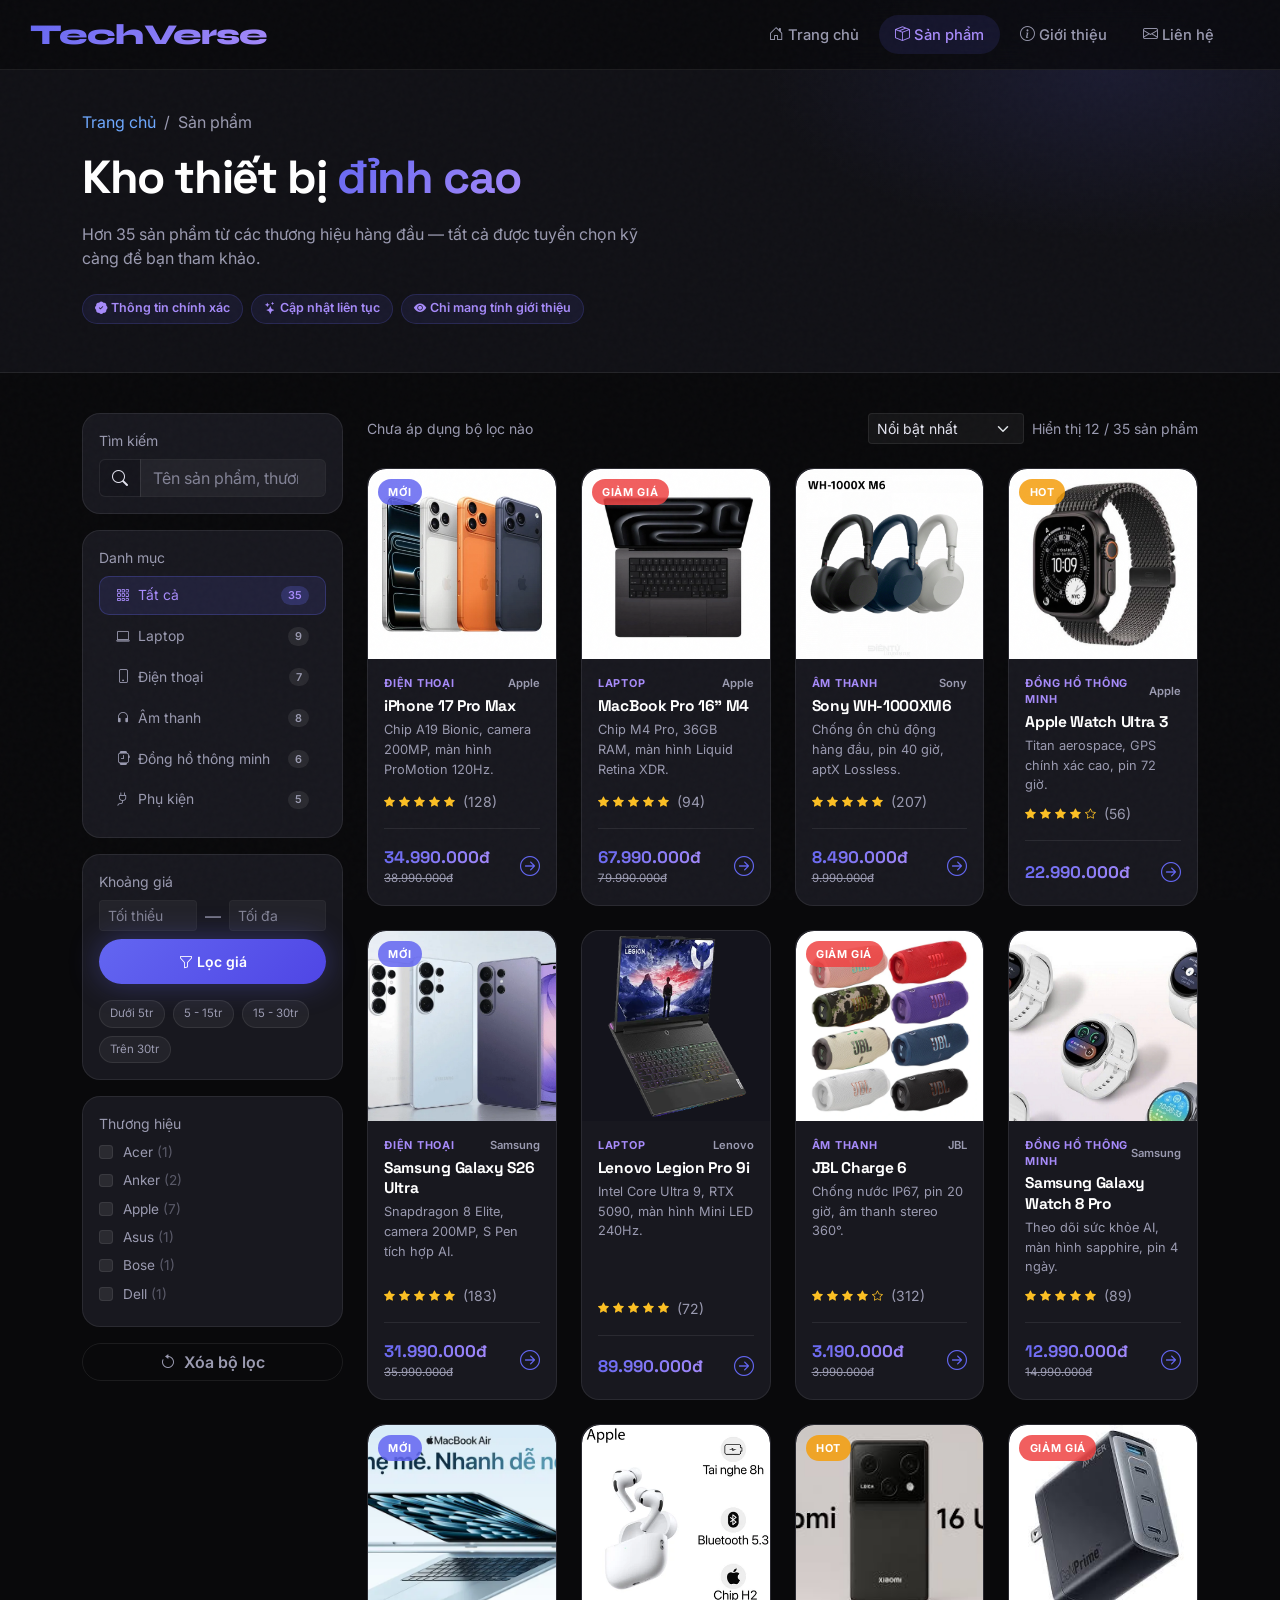
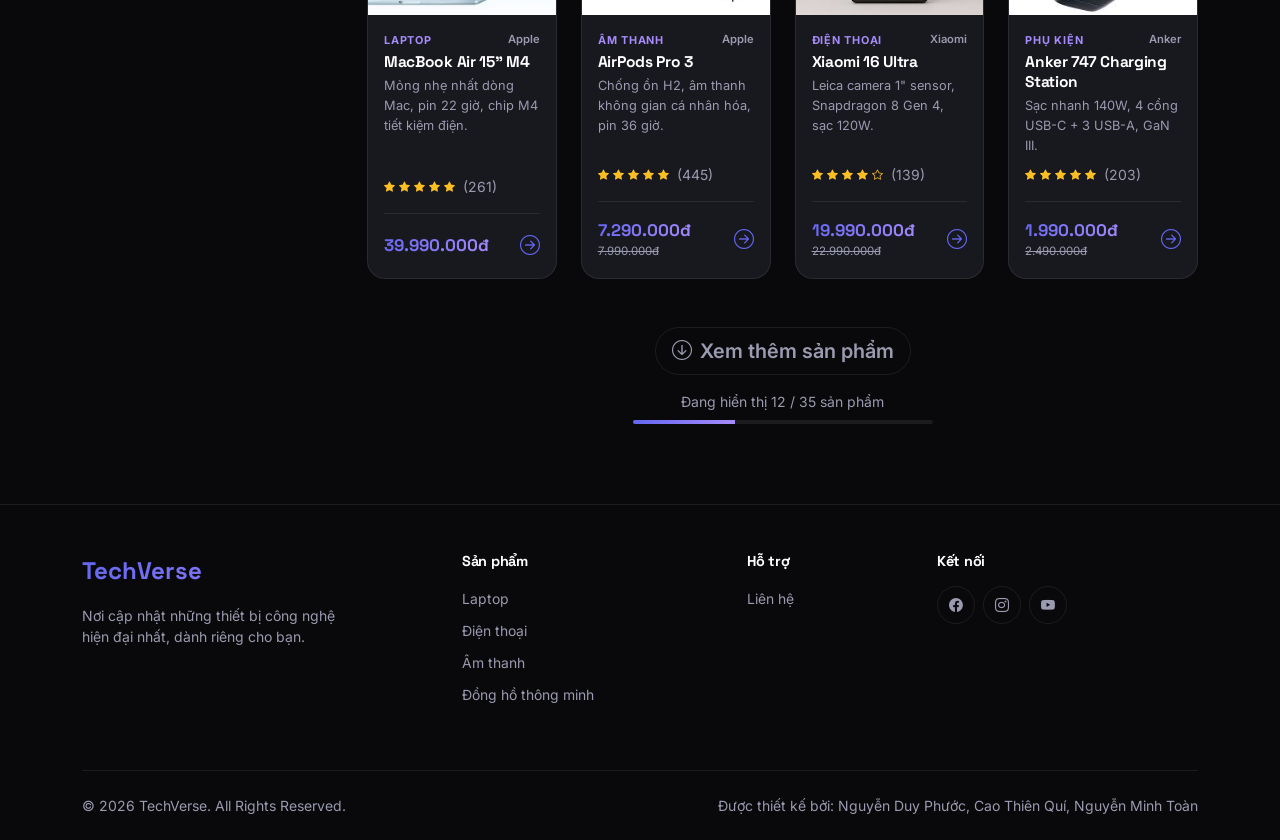
==== commit 5a1d41aa: "update" ====
--- a/sanpham.html
+++ b/sanpham.html
@@ -9,6 +9,9 @@
   <link rel="preconnect" href="https://fonts.googleapis.com" />
   <link rel="preconnect" href="https://fonts.gstatic.com" crossorigin />
   <link
+    href="https://fonts.googleapis.com/css2?family=Syne:wght@400;600;700;800&amp;family=Inter:wght@300;400;500;600&amp;display=swap"
+    rel="stylesheet">
+  <link
     href="https://fonts.googleapis.com/css2?family=Space+Grotesk:wght@400;500;600;700;800&family=Inter:wght@300;400;500;600;700&display=swap"
     rel="stylesheet" />
 
@@ -24,14 +27,15 @@
   <!-- ════════ NAVBAR ════════ -->
   <nav class="navbar navbar-expand-lg fixed-top tv-navbar" data-bs-theme="dark">
     <div class="container">
-      <a class="navbar-brand tv-gradient-text" href="index.html">TechVerse</a>
-      <button class="navbar-toggler" type="button" data-bs-toggle="collapse"
-        data-bs-target="#tvNavCollapse" aria-controls="tvNavCollapse"
-        aria-expanded="false" aria-label="Mở menu điều hướng">
+      <a class="navbar-brand tv-gradient-text" href="index.html" style="font-family: Syne;">TechVerse</a>
+
+      <button class="navbar-toggler" type="button" data-bs-toggle="collapse" data-bs-target="#tvNavCollapse"
+        aria-controls="tvNavCollapse" aria-expanded="false" aria-label="Mở menu điều hướng">
         <i class="bi bi-list" style="font-size:1.6rem;color:#fff;"></i>
       </button>
+
       <div class="collapse navbar-collapse" id="tvNavCollapse">
-        <ul class="navbar-nav me-auto mb-2 mb-lg-0 gap-1 ms-lg-3">
+        <ul class="navbar-nav ms-auto mb-2 mb-lg-0 gap-1">
           <li class="nav-item">
             <a class="nav-link" data-page="index.html" href="index.html">
               <i class="bi bi-house-door me-1"></i>Trang chủ
@@ -48,18 +52,14 @@
             </a>
           </li>
           <li class="nav-item">
-            <a class="nav-link" href="index.html#lien-he">
+            <a class="nav-link" href="#lien-he">
               <i class="bi bi-envelope me-1"></i>Liên hệ
             </a>
           </li>
         </ul>
-        <a href="dangnhap.html" class="btn btn-login text-white" data-page="dangnhap.html">
-          <i class="bi bi-box-arrow-in-right me-1"></i>Đăng nhập
-        </a>
       </div>
     </div>
   </nav>
-
   <!-- ════════ PAGE HERO ════════ -->
   <header class="sp-hero">
     <div class="tv-orb tv-orb-1"></div>
@@ -88,7 +88,8 @@
 
       <!-- Nút mở bộ lọc trên mobile/tablet -->
       <div class="col-12 d-lg-none">
-        <button class="btn btn-tv-outline w-100" type="button" data-bs-toggle="collapse" data-bs-target="#sidebarFilters" aria-expanded="false" aria-controls="sidebarFilters">
+        <button class="btn btn-tv-outline w-100" type="button" data-bs-toggle="collapse"
+          data-bs-target="#sidebarFilters" aria-expanded="false" aria-controls="sidebarFilters">
           <i class="bi bi-funnel me-2"></i>Bộ lọc &amp; Tìm kiếm
         </button>
       </div>
@@ -103,7 +104,8 @@
               <label class="small text-muted-tv mb-2 d-block">Tìm kiếm</label>
               <div class="input-group">
                 <span class="input-group-text"><i class="bi bi-search"></i></span>
-                <input type="search" id="sidebar-search-input" class="form-control" placeholder="Tên sản phẩm, thương hiệu...">
+                <input type="search" id="sidebar-search-input" class="form-control"
+                  placeholder="Tên sản phẩm, thương hiệu...">
               </div>
             </div>
 
@@ -112,19 +114,23 @@
               <label class="small text-muted-tv mb-2 d-block">Danh mục</label>
               <div class="list-group list-group-flush" id="cat-filter">
                 <button type="button" class="list-group-item list-group-item-action filter-item active" data-cat="all">
-                  <i class="bi bi-grid-3x3-gap me-2"></i>Tất cả <span class="badge rounded-pill ms-auto filter-count">0</span>
+                  <i class="bi bi-grid-3x3-gap me-2"></i>Tất cả <span
+                    class="badge rounded-pill ms-auto filter-count">0</span>
                 </button>
                 <button type="button" class="list-group-item list-group-item-action filter-item" data-cat="laptop">
                   <i class="bi bi-laptop me-2"></i>Laptop <span class="badge rounded-pill ms-auto filter-count">0</span>
                 </button>
                 <button type="button" class="list-group-item list-group-item-action filter-item" data-cat="phone">
-                  <i class="bi bi-phone me-2"></i>Điện thoại <span class="badge rounded-pill ms-auto filter-count">0</span>
+                  <i class="bi bi-phone me-2"></i>Điện thoại <span
+                    class="badge rounded-pill ms-auto filter-count">0</span>
                 </button>
                 <button type="button" class="list-group-item list-group-item-action filter-item" data-cat="audio">
-                  <i class="bi bi-headphones me-2"></i>Âm thanh <span class="badge rounded-pill ms-auto filter-count">0</span>
+                  <i class="bi bi-headphones me-2"></i>Âm thanh <span
+                    class="badge rounded-pill ms-auto filter-count">0</span>
                 </button>
                 <button type="button" class="list-group-item list-group-item-action filter-item" data-cat="watch">
-                  <i class="bi bi-smartwatch me-2"></i>Đồng hồ thông minh <span class="badge rounded-pill ms-auto filter-count">0</span>
+                  <i class="bi bi-smartwatch me-2"></i>Đồng hồ thông minh <span
+                    class="badge rounded-pill ms-auto filter-count">0</span>
                 </button>
                 <button type="button" class="list-group-item list-group-item-action filter-item" data-cat="accessory">
                   <i class="bi bi-plug me-2"></i>Phụ kiện <span class="badge rounded-pill ms-auto filter-count">0</span>
@@ -136,9 +142,11 @@
             <div class="tv-card p-3">
               <label class="small text-muted-tv mb-2 d-block">Khoảng giá</label>
               <div class="d-flex align-items-center gap-2 mb-2">
-                <input type="number" id="price-min-input" class="form-control form-control-sm" placeholder="Tối thiểu" min="0" step="100000">
+                <input type="number" id="price-min-input" class="form-control form-control-sm" placeholder="Tối thiểu"
+                  min="0" step="100000">
                 <span class="text-muted-tv">—</span>
-                <input type="number" id="price-max-input" class="form-control form-control-sm" placeholder="Tối đa" min="0" step="100000">
+                <input type="number" id="price-max-input" class="form-control form-control-sm" placeholder="Tối đa"
+                  min="0" step="100000">
               </div>
               <button class="btn btn-tv-primary btn-sm w-100 mb-3" id="price-apply-btn">
                 <i class="bi bi-funnel me-1"></i>Lọc giá
@@ -195,7 +203,8 @@
           <div class="mt-3 mx-auto" style="max-width:300px;">
             <div class="small text-muted-tv mb-2 progress-label"></div>
             <div class="progress" style="height:4px;background:rgba(255,255,255,.08);">
-              <div class="progress-bar progress-fill" role="progressbar" style="width:0%;background:linear-gradient(90deg,var(--tv-accent),var(--tv-accent2));"></div>
+              <div class="progress-bar progress-fill" role="progressbar"
+                style="width:0%;background:linear-gradient(90deg,var(--tv-accent),var(--tv-accent2));"></div>
             </div>
           </div>
         </div>
@@ -225,7 +234,8 @@
       <div class="row g-4 mb-5">
         <div class="col-lg-4 col-sm-6">
           <div class="footer-brand tv-gradient-text mb-3">TechVerse</div>
-          <p class="text-muted-tv small" style="max-width:280px;">Nơi cập nhật những thiết bị công nghệ hiện đại nhất, dành riêng cho bạn.</p>
+          <p class="text-muted-tv small" style="max-width:280px;">Nơi cập nhật những thiết bị công nghệ hiện đại nhất,
+            dành riêng cho bạn.</p>
         </div>
         <div class="col-lg-3 col-sm-6 col-6">
           <h6 class="mb-3">Sản phẩm</h6>
@@ -245,13 +255,16 @@
         <div class="col-lg-3 col-sm-6">
           <h6 class="mb-3">Kết nối</h6>
           <div class="d-flex gap-2">
-            <a href="https://www.facebook.com/quithien1801z" class="social-btn" aria-label="Facebook"><i class="bi bi-facebook"></i></a>
+            <a href="https://www.facebook.com/quithien1801z" class="social-btn" aria-label="Facebook"><i
+                class="bi bi-facebook"></i></a>
             <a href="#" class="social-btn" aria-label="Instagram"><i class="bi bi-instagram"></i></a>
-            <a href="https://www.youtube.com/@biihntv5263" class="social-btn" aria-label="YouTube"><i class="bi bi-youtube"></i></a>
-          </div>
-        </div>
-      </div>
-      <div class="d-flex flex-column flex-sm-row justify-content-between align-items-center gap-2 pt-4 border-top border-tv">
+            <a href="https://www.youtube.com/@biihntv5263" class="social-btn" aria-label="YouTube"><i
+                class="bi bi-youtube"></i></a>
+          </div>
+        </div>
+      </div>
+      <div
+        class="d-flex flex-column flex-sm-row justify-content-between align-items-center gap-2 pt-4 border-top border-tv">
         <p class="text-muted-tv small mb-0">© 2026 TechVerse. All Rights Reserved.</p>
         <p class="text-muted-tv small mb-0">Được thiết kế bởi: Nguyễn Duy Phước, Cao Thiên Quí, Nguyễn Minh Toàn</p>
       </div>
@@ -264,4 +277,4 @@
   <script src="js/sanpham.js"></script>
 </body>
 
-</html>
+</html>
--- a/css/theme.css
+++ b/css/theme.css
@@ -51,13 +51,20 @@
   overflow-x: hidden;
 }
 
-h1, h2, h3, h4, h5, h6,
+h1,
+h2,
+h3,
+h4,
+h5,
+h6,
 .tv-display {
   font-family: var(--tv-font-display);
   letter-spacing: -.02em;
 }
 
-a { transition: color .2s; }
+a {
+  transition: color .2s;
+}
 
 /* Noise overlay (giữ chất liệu thị giác gốc, rất nhẹ) */
 body::before {
@@ -138,6 +145,38 @@
   box-shadow: 0 0 0 3px var(--tv-glow);
 }
 
+/* Logo sát trái */
+.tv-navbar .container {
+  max-width: 100%;
+  padding-left: 10px;
+  padding-right: 10px;
+}
+
+/* Đẩy menu sang phải */
+.tv-navbar .navbar-collapse {
+  justify-content: flex-end;
+}
+
+/* Logo chiếm phần bên trái */
+.tv-navbar .navbar-brand {
+  margin-right: auto;
+  font-size: 1.8rem;
+  font-weight: 800;
+}
+
+/* Menu sát phải */
+.tv-navbar .navbar-nav {
+  margin-left: auto;
+}
+
+.tv-navbar .navbar-nav {
+  margin-right: 40px;
+}
+
+.tv-navbar .navbar-brand {
+  margin-left: 20px;
+}
+
 @media (max-width: 991.98px) {
   .tv-navbar .navbar-collapse {
     background: rgba(9, 9, 11, .98);
@@ -147,8 +186,15 @@
     border-radius: var(--tv-r-md);
     border: 1px solid var(--tv-border);
   }
-  .tv-navbar .nav-link { padding: .75rem 1rem !important; }
-  .tv-navbar .btn-login { margin-top: .5rem; display: inline-block; }
+
+  .tv-navbar .nav-link {
+    padding: .75rem 1rem !important;
+  }
+
+  .tv-navbar .btn-login {
+    margin-top: .5rem;
+    display: inline-block;
+  }
 }
 
 /* ── BUTTONS ── */
@@ -240,9 +286,20 @@
   border-radius: 99px;
 }
 
-.tv-badge-new { background: rgba(99, 102, 241, .85); color: #fff; }
-.tv-badge-sale { background: rgba(239, 68, 68, .85); color: #fff; }
-.tv-badge-hot { background: rgba(245, 158, 11, .85); color: #fff; }
+.tv-badge-new {
+  background: rgba(99, 102, 241, .85);
+  color: #fff;
+}
+
+.tv-badge-sale {
+  background: rgba(239, 68, 68, .85);
+  color: #fff;
+}
+
+.tv-badge-hot {
+  background: rgba(245, 158, 11, .85);
+  color: #fff;
+}
 
 /* ── FORM CONTROLS (dark) ── */
 .form-control,
@@ -260,7 +317,10 @@
   color: #fff;
 }
 
-.form-control::placeholder { color: var(--tv-muted); opacity: .8; }
+.form-control::placeholder {
+  color: var(--tv-muted);
+  opacity: .8;
+}
 
 .form-check-input {
   background-color: rgba(255, 255, 255, .08);
@@ -296,7 +356,8 @@
   border-radius: var(--tv-r-lg);
 }
 
-.modal-header, .modal-footer {
+.modal-header,
+.modal-footer {
   border-color: var(--tv-border);
 }
 
@@ -330,7 +391,9 @@
   transition: color .2s;
 }
 
-.tv-footer a:hover { color: #fff; }
+.tv-footer a:hover {
+  color: #fff;
+}
 
 .tv-footer .social-btn {
   width: 38px;
@@ -370,22 +433,44 @@
   transform: translateY(0);
 }
 
-[data-reveal-delay="1"] { transition-delay: .08s; }
-[data-reveal-delay="2"] { transition-delay: .16s; }
-[data-reveal-delay="3"] { transition-delay: .24s; }
-[data-reveal-delay="4"] { transition-delay: .32s; }
+[data-reveal-delay="1"] {
+  transition-delay: .08s;
+}
+
+[data-reveal-delay="2"] {
+  transition-delay: .16s;
+}
+
+[data-reveal-delay="3"] {
+  transition-delay: .24s;
+}
+
+[data-reveal-delay="4"] {
+  transition-delay: .32s;
+}
 
 @media (prefers-reduced-motion: reduce) {
-  *, *::before, *::after {
+
+  *,
+  *::before,
+  *::after {
     animation: none !important;
     transition: none !important;
   }
 }
 
 /* ── UTILS ── */
-.text-muted-tv { color: var(--tv-muted) !important; }
-.bg-tv-surface { background: var(--tv-surface) !important; }
-.border-tv { border-color: var(--tv-border) !important; }
+.text-muted-tv {
+  color: var(--tv-muted) !important;
+}
+
+.bg-tv-surface {
+  background: var(--tv-surface) !important;
+}
+
+.border-tv {
+  border-color: var(--tv-border) !important;
+}
 
 .tv-img-cover {
   width: 100%;
@@ -393,6 +478,14 @@
   object-fit: cover;
 }
 
-.tv-hover-img-zoom { overflow: hidden; }
-.tv-hover-img-zoom img { transition: transform .5s var(--tv-ease); }
-.tv-hover-img-zoom:hover img { transform: scale(1.06); }
+.tv-hover-img-zoom {
+  overflow: hidden;
+}
+
+.tv-hover-img-zoom img {
+  transition: transform .5s var(--tv-ease);
+}
+
+.tv-hover-img-zoom:hover img {
+  transform: scale(1.06);
+}
--- a/css/sanpham.css
+++ b/css/sanpham.css
@@ -107,7 +107,9 @@
   cursor: pointer;
 }
 
-.brand-check-label:hover { color: var(--bs-body-color); }
+.brand-check-label:hover {
+  color: var(--bs-body-color);
+}
 
 /* ── Price quick tags ── */
 .price-quick-tag {
@@ -245,7 +247,9 @@
   border-bottom: 1px solid var(--tv-border);
 }
 
-.spec-table tr:last-child { border-bottom: none; }
+.spec-table tr:last-child {
+  border-bottom: none;
+}
 
 .spec-table td {
   padding: .6rem .25rem;
@@ -271,5 +275,8 @@
 }
 
 @media (min-width: 992px) {
-  .py-lg-6 { padding-top: 6rem !important; padding-bottom: 6rem !important; }
-}
+  .py-lg-6 {
+    padding-top: 6rem !important;
+    padding-bottom: 6rem !important;
+  }
+}
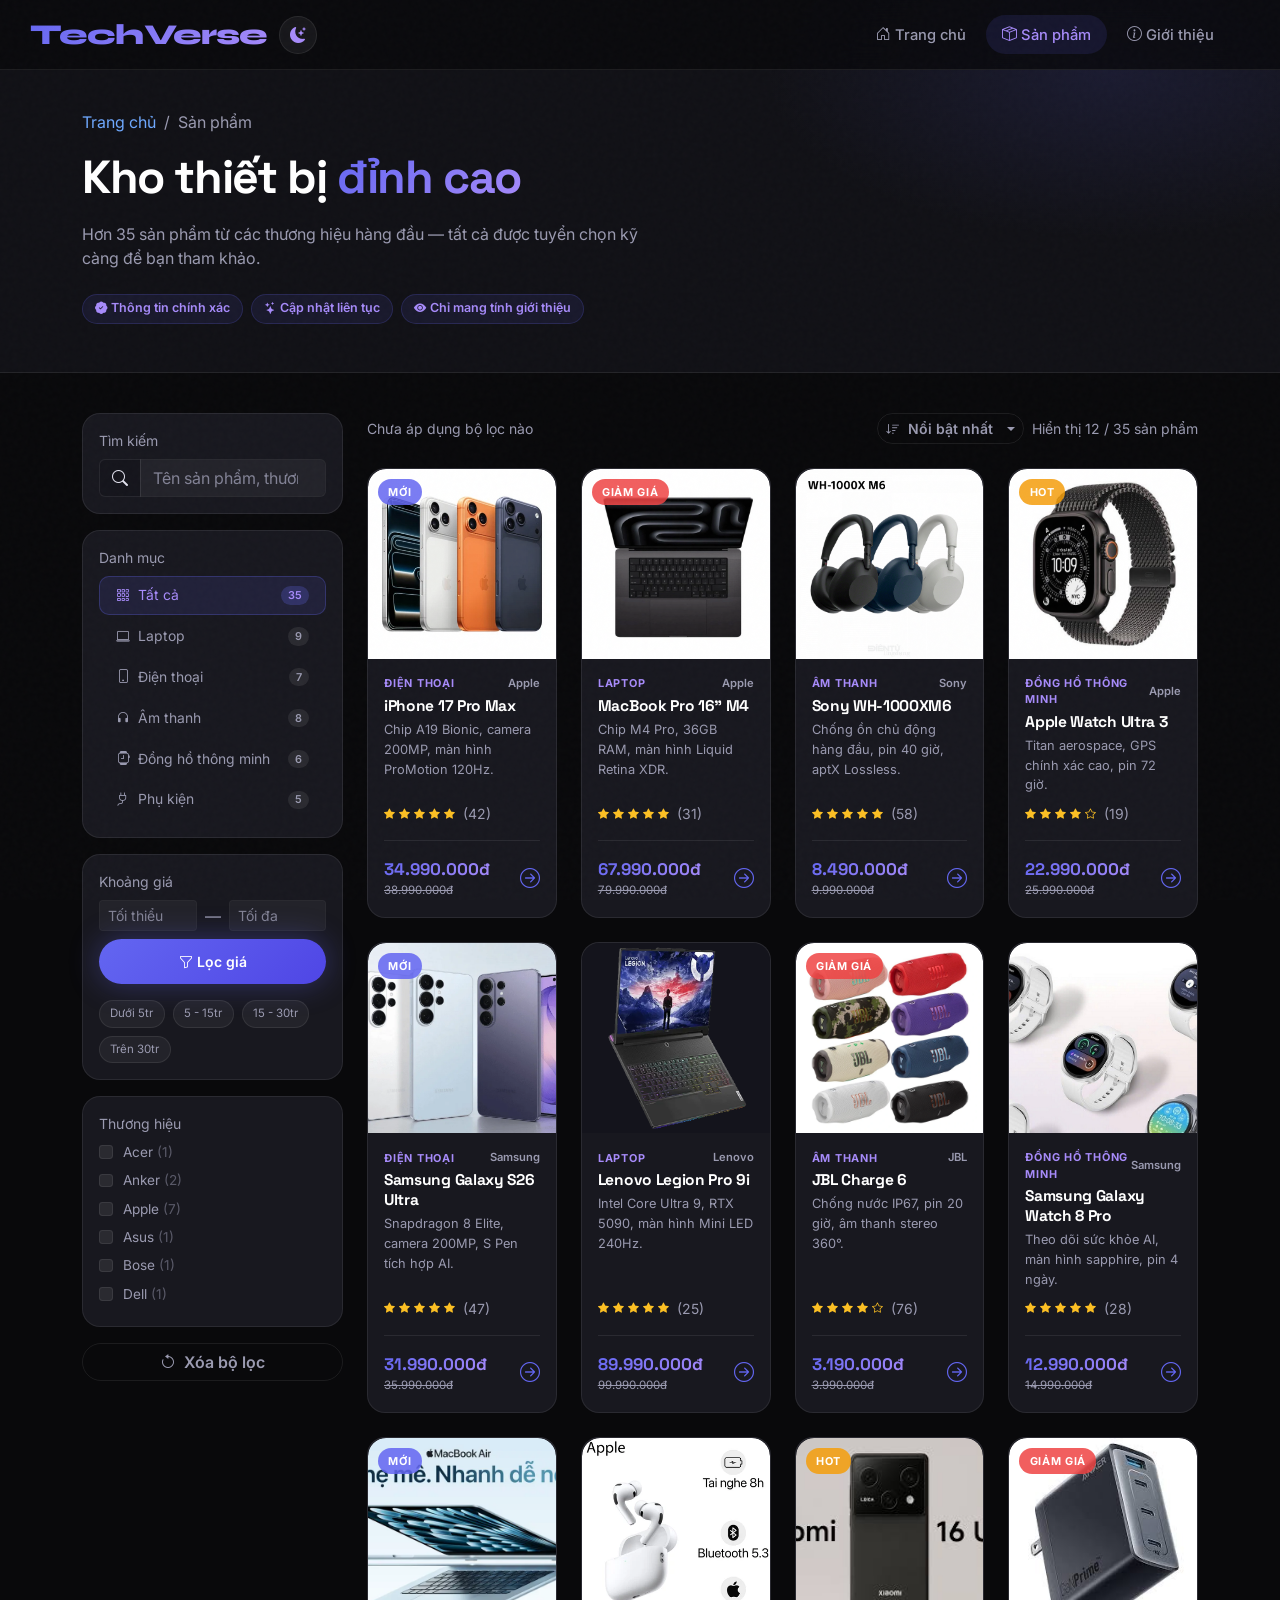
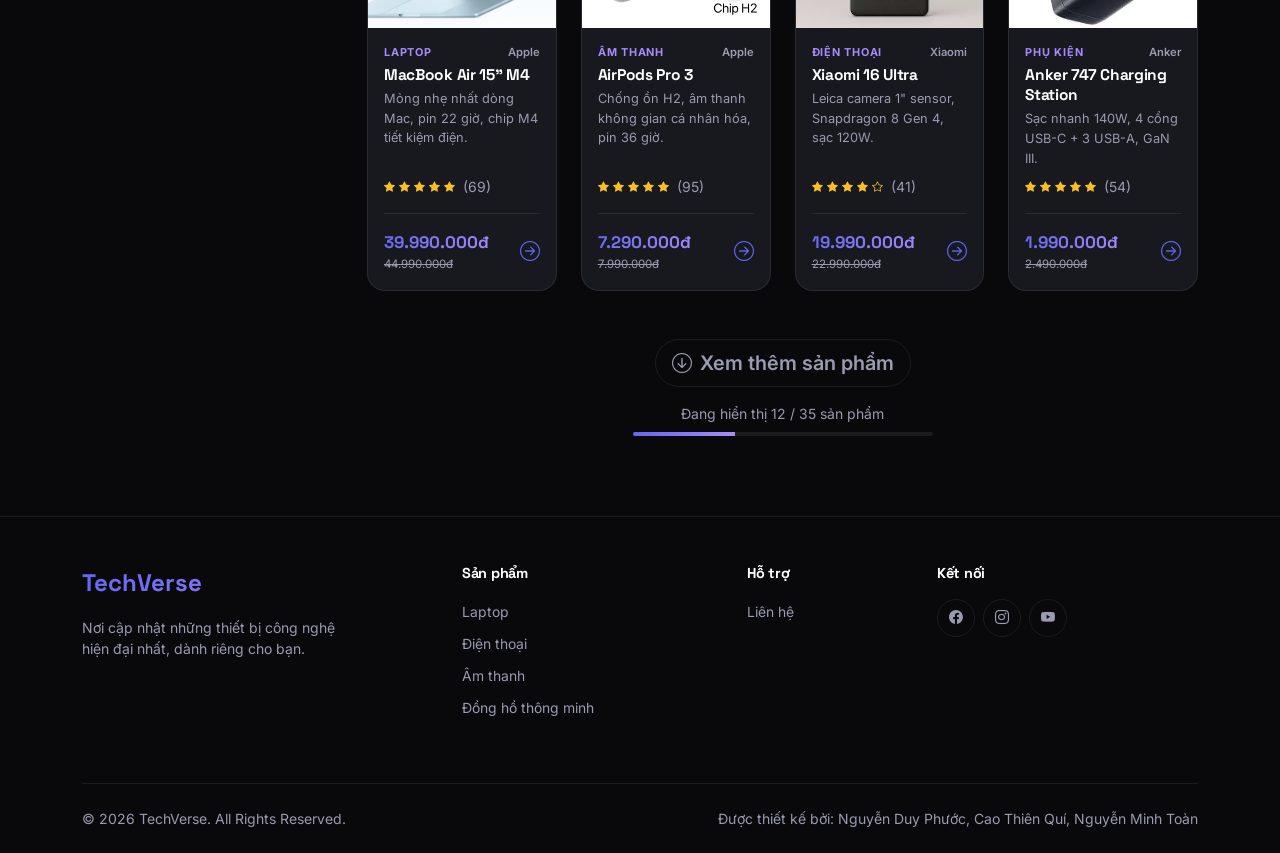
==== commit a68b4970: "NgDuyPhuoc Update 23/6" ====
--- a/sanpham.html
+++ b/sanpham.html
@@ -19,7 +19,11 @@
   <link rel="stylesheet" href="https://cdn.jsdelivr.net/npm/bootstrap@5.3.3/dist/css/bootstrap.min.css">
 
   <link rel="stylesheet" href="css/theme.css">
+  <link rel="stylesheet" href="css/theme-light.css">
   <link rel="stylesheet" href="css/sanpham.css">
+
+  <!-- Dark/Light mode: áp dụng theme đã lưu TRƯỚC khi render để tránh nhấp nháy -->
+  <script src="js/theme-toggle.js"></script>
 </head>
 
 <body data-bs-theme="dark">
@@ -28,6 +32,16 @@
   <nav class="navbar navbar-expand-lg fixed-top tv-navbar" data-bs-theme="dark">
     <div class="container">
       <a class="navbar-brand tv-gradient-text" href="index.html" style="font-family: Syne;">TechVerse</a>
+
+      <div class="navbar-theme-slot">
+        <button type="button" class="theme-toggle-btn" role="switch" aria-checked="false"
+          aria-label="Chuyển sang chế độ sáng">
+          <span class="ttb-icon-wrap">
+            <i class="bi bi-moon-stars-fill"></i>
+            <i class="bi bi-sun-fill"></i>
+          </span>
+        </button>
+      </div>
 
       <button class="navbar-toggler" type="button" data-bs-toggle="collapse" data-bs-target="#tvNavCollapse"
         aria-controls="tvNavCollapse" aria-expanded="false" aria-label="Mở menu điều hướng">
@@ -51,11 +65,11 @@
               <i class="bi bi-info-circle me-1"></i>Giới thiệu
             </a>
           </li>
-          <li class="nav-item">
+          <!-- <li class="nav-item">
             <a class="nav-link" href="#lien-he">
               <i class="bi bi-envelope me-1"></i>Liên hệ
             </a>
-          </li>
+          </li> -->
         </ul>
       </div>
     </div>
@@ -180,14 +194,22 @@
         <div class="d-flex flex-wrap align-items-center justify-content-between gap-3 mb-4">
           <div class="d-flex flex-wrap gap-2 topbar-left flex-grow-1"></div>
           <div class="d-flex align-items-center gap-2 flex-shrink-0">
-            <select class="form-select form-select-sm sort-select" style="width:auto;">
-              <option value="default">Nổi bật nhất</option>
-              <option value="price-asc">Giá: Thấp → Cao</option>
-              <option value="price-desc">Giá: Cao → Thấp</option>
-              <option value="name-asc">Tên A-Z</option>
-              <option value="name-desc">Tên Z-A</option>
-              <option value="rating">Đánh giá cao</option>
-            </select>
+            <div class="dropdown sort-dropdown">
+              <button type="button"
+                class="btn btn-tv-outline btn-sm sort-select dropdown-toggle d-flex align-items-center gap-2"
+                data-bs-toggle="dropdown" aria-expanded="false" data-value="default">
+                <i class="bi bi-sort-down"></i>
+                <span class="sort-select-label">Nổi bật nhất</span>
+              </button>
+              <ul class="dropdown-menu dropdown-menu-end sort-dropdown-menu">
+                <li><button type="button" class="dropdown-item active" data-value="default">Nổi bật nhất</button></li>
+                <li><button type="button" class="dropdown-item" data-value="price-asc">Giá: Thấp → Cao</button></li>
+                <li><button type="button" class="dropdown-item" data-value="price-desc">Giá: Cao → Thấp</button></li>
+                <li><button type="button" class="dropdown-item" data-value="name-asc">Tên A-Z</button></li>
+                <li><button type="button" class="dropdown-item" data-value="name-desc">Tên Z-A</button></li>
+                <li><button type="button" class="dropdown-item" data-value="rating">Đánh giá cao</button></li>
+              </ul>
+            </div>
             <span class="small text-muted-tv result-count d-none d-md-inline"></span>
           </div>
         </div>
--- a/css/theme-light.css
+++ b/css/theme-light.css
@@ -0,0 +1,622 @@
+/* ============================================================
+   THEME-LIGHT.CSS — TechVerse
+   Bổ sung:
+   1) Nút chuyển đổi Dark/Light Mode (style dùng chung 2 theme).
+   2) Biến CSS cho Light Mode — override các token --tv-* và --bs-*
+      khi [data-bs-theme="light"].
+   KHÔNG đụng đến bất kỳ rule nào trong theme.css / index.css /
+   sanpham.css / chitiet.css. File này load SAU theme.css.
+   ============================================================ */
+
+/* ── TRANSITION MƯỢT KHI ĐỔI THEME (không gây nhấp nháy) ── */
+body,
+.tv-navbar,
+.tv-hero,
+.chitiet-hero,
+.sp-hero,
+.tv-footer,
+.form-control,
+.form-select,
+.btn-tv-outline,
+.btn-tv-ghost,
+.toast,
+.modal-content,
+.stats-section,
+.stat-item {
+  transition: background-color .35s ease, color .35s ease, border-color .35s ease, box-shadow .35s ease;
+}
+
+/* ── LÀM MƯỢT HOVER CHO CÁC PHẦN TỬ CÓ TRANSFORM/BOX-SHADOW ──
+   Giữ nguyên mức độ dịch chuyển (-6px) và độ đổ bóng đang có trong
+   theme.css/index.css, chỉ kéo dài thời gian + đổi easing êm hơn
+   (ease-out chuẩn) để hết cảm giác giật khi hover. Đặt SAU theme.css
+   nên có độ ưu tiên cao hơn, không cần !important. */
+.tv-card,
+.tv-card-hover,
+.cat-icon,
+.trend-card::after,
+.tv-footer .social-btn,
+.prod-heart,
+.btn-tv-primary,
+.btn-tv-ghost,
+.btn-tv-outline,
+.tv-navbar .nav-link,
+.tv-hover-img-zoom img {
+  transition-duration: .4s;
+  transition-timing-function: cubic-bezier(.22, .61, .36, 1);
+}
+
+.tv-hover-img-zoom img {
+  transition-duration: .5s;
+}
+
+.tv-card {
+  transition-property: transform, border-color, box-shadow, background-color, color;
+}
+
+
+/* ============================================================
+   NÚT CHUYỂN ĐỔI DARK / LIGHT MODE
+   ============================================================ */
+.theme-toggle-btn {
+  --ttb-size: 38px;
+  position: relative;
+  display: inline-flex;
+  align-items: center;
+  justify-content: center;
+  width: var(--ttb-size);
+  height: var(--ttb-size);
+  flex-shrink: 0;
+  border-radius: 99px;
+  border: 1px solid var(--tv-border);
+  background: rgba(255, 255, 255, .06);
+  color: var(--tv-accent2);
+  cursor: pointer;
+  overflow: hidden;
+  transition: background-color .3s ease, border-color .3s ease, box-shadow .3s ease, transform .25s ease;
+}
+
+.theme-toggle-btn:hover {
+  border-color: rgba(99, 102, 241, .3);
+  background: rgba(99, 102, 241, .1);
+  box-shadow: 0 0 8px rgba(99, 102, 241, .15);
+}
+
+.theme-toggle-btn:active {
+  transform: scale(.92);
+}
+
+.theme-toggle-btn:focus-visible {
+  outline: none;
+  box-shadow: 0 0 0 3px var(--tv-glow);
+}
+
+/* Icon wrapper: 2 icon xếp chồng, chỉ 1 hiện ra tuỳ theme */
+.theme-toggle-btn .ttb-icon-wrap {
+  position: relative;
+  width: 18px;
+  height: 18px;
+}
+
+.theme-toggle-btn .ttb-icon-wrap i {
+  position: absolute;
+  inset: 0;
+  display: flex;
+  align-items: center;
+  justify-content: center;
+  font-size: 1rem;
+  line-height: 1;
+  transition: opacity .3s var(--tv-ease), transform .4s var(--tv-ease);
+}
+
+/* Trạng thái mặc định = Dark Mode → hiện icon mặt trăng */
+.theme-toggle-btn .bi-moon-stars-fill {
+  opacity: 1;
+  transform: rotate(0deg) scale(1);
+}
+
+.theme-toggle-btn .bi-sun-fill {
+  opacity: 0;
+  transform: rotate(90deg) scale(.4);
+}
+
+/* Trạng thái Light Mode → hiện icon mặt trời */
+.theme-toggle-btn.is-light .bi-moon-stars-fill {
+  opacity: 0;
+  transform: rotate(-90deg) scale(.4);
+}
+
+.theme-toggle-btn.is-light .bi-sun-fill {
+  opacity: 1;
+  transform: rotate(0deg) scale(1);
+  color: #FBBF24;
+}
+
+/* Vị trí trong navbar: sát mép phải, cùng hàng menu */
+.tv-navbar .navbar-theme-slot {
+  display: flex;
+  align-items: center;
+  margin-left: 12px;
+}
+
+@media (max-width: 991.98px) {
+
+  /* Trên mobile: nút toggle nằm cạnh nút hamburger, không phá layout.
+     KHÔNG dùng flex-wrap:nowrap ở đây — .container đã là flex theo
+     Bootstrap mặc định và đủ chỗ; ép nowrap từng gây tràn ngang khi
+     tổng chiều rộng 3 phần tử (logo + toggle + hamburger) vượt viewport
+     hẹp, tạo ra thanh cuộn ngang / dải đen lạ ở mép phải. */
+  .tv-navbar .navbar-brand {
+    flex-shrink: 1;
+    min-width: 0;
+    overflow: hidden;
+    text-overflow: ellipsis;
+    white-space: nowrap;
+  }
+
+  .tv-navbar .navbar-theme-slot {
+    order: 2;
+    margin-left: 8px;
+    margin-right: 4px;
+    flex-shrink: 0;
+  }
+
+  .tv-navbar .navbar-toggler {
+    order: 3;
+    flex-shrink: 0;
+  }
+
+  .tv-navbar .navbar-collapse {
+    order: 4;
+  }
+}
+
+/* ============================================================
+   LIGHT MODE — OVERRIDE TOKENS
+   Chỉ áp dụng khi [data-bs-theme="light"]; Dark Mode (mặc định)
+   giữ nguyên 100% theme.css gốc, không bị ảnh hưởng.
+   ============================================================ */
+[data-bs-theme="light"] {
+  --bs-body-bg: #F7F7FB;
+  --bs-body-color: #1C1C26;
+  --bs-border-color: rgba(15, 15, 30, .1);
+  --bs-secondary-color: #5B5B70;
+  --bs-tertiary-bg: #EFEFF6;
+  --bs-link-color: #6366F1;
+  --bs-link-hover-color: #4F46E5;
+
+  /* Giữ nguyên màu thương hiệu / accent */
+  --bs-primary: #6366F1;
+  --bs-primary-rgb: 99, 102, 241;
+
+  --tv-ink: #FFFFFF;
+  --tv-surface: #F2F2FA;
+  --tv-card: #FFFFFF;
+  --tv-card-2: #F4F4FC;
+  --tv-border: rgba(15, 15, 30, .1);
+  --tv-accent: #6366F1;
+  --tv-accent2: #7C5CFC;
+  --tv-glow: rgba(99, 102, 241, .22);
+  --tv-muted: #62627A;
+}
+
+[data-bs-theme="light"] body {
+  background-color: var(--tv-ink);
+}
+
+[data-bs-theme="light"] body::before {
+  opacity: .015;
+}
+
+/* Navbar */
+[data-bs-theme="light"] .tv-navbar {
+  background: rgba(255, 255, 255, .82) !important;
+  border-bottom: 1px solid var(--tv-border);
+}
+
+[data-bs-theme="light"] .tv-navbar .nav-link {
+  color: var(--tv-muted) !important;
+}
+
+[data-bs-theme="light"] .tv-navbar .nav-link:hover {
+  color: #1C1C26 !important;
+  background: rgba(15, 15, 30, .05);
+}
+
+[data-bs-theme="light"] .tv-navbar .nav-link.active {
+  color: var(--tv-accent) !important;
+  background: rgba(99, 102, 241, .1);
+}
+
+[data-bs-theme="light"] .tv-navbar .navbar-toggler i {
+  color: #1C1C26 !important;
+}
+
+@media (max-width: 991.98px) {
+  [data-bs-theme="light"] .tv-navbar .navbar-collapse {
+    background: rgba(255, 255, 255, .94);
+    border-color: rgba(15, 15, 30, .1);
+    box-shadow: 0 18px 45px rgba(15, 15, 30, .12);
+  }
+
+  [data-bs-theme="light"] .tv-navbar .navbar-collapse .nav-link {
+    color: #5B5B70 !important;
+  }
+
+  [data-bs-theme="light"] .tv-navbar .navbar-collapse .nav-link:hover {
+    color: #1C1C26 !important;
+    background: rgba(15, 15, 30, .05);
+  }
+
+  [data-bs-theme="light"] .tv-navbar .navbar-collapse .nav-link.active {
+    color: var(--tv-accent) !important;
+    background: rgba(99, 102, 241, .12);
+  }
+}
+
+[data-bs-theme="light"] .btn-close {
+  filter: none;
+}
+
+/* Hero (index + chitiet + sp-hero) */
+[data-bs-theme="light"] .tv-hero,
+[data-bs-theme="light"] .chitiet-hero {
+  background:
+    radial-gradient(ellipse 60% 50% at 50% 0%, rgba(99, 102, 241, .1), transparent 70%),
+    var(--tv-ink);
+}
+
+[data-bs-theme="light"] .sp-hero {
+  background: var(--tv-surface);
+}
+
+[data-bs-theme="light"] .hero-title,
+[data-bs-theme="light"] .chitiet-title,
+[data-bs-theme="light"] .sp-title,
+[data-bs-theme="light"] .tv-section-title {
+  color: #1C1C26;
+}
+
+[data-bs-theme="light"] .hero-desc,
+[data-bs-theme="light"] .chitiet-desc {
+  color: rgba(28, 28, 38, .72);
+}
+
+[data-bs-theme="light"] .hero-badge {
+  background: rgba(99, 102, 241, .08);
+  border-color: rgba(99, 102, 241, .25);
+  color: var(--tv-accent);
+}
+
+[data-bs-theme="light"] .hero-stats {
+  border-top-color: rgba(15, 15, 30, .1);
+}
+
+[data-bs-theme="light"] .hstat-num {
+  color: #1C1C26;
+}
+
+[data-bs-theme="light"] .hstat-label {
+  color: rgba(28, 28, 38, .6);
+}
+
+/* Buttons */
+[data-bs-theme="light"] .btn-tv-ghost {
+  background: rgba(15, 15, 30, .04);
+  border-color: rgba(15, 15, 30, .14);
+  color: rgba(28, 28, 38, .85);
+}
+
+[data-bs-theme="light"] .btn-tv-ghost:hover {
+  color: #1C1C26;
+  border-color: rgba(15, 15, 30, .3);
+  background: rgba(15, 15, 30, .08);
+}
+
+[data-bs-theme="light"] .btn-tv-outline {
+  border-color: var(--tv-border);
+  color: var(--tv-muted);
+}
+
+[data-bs-theme="light"] .btn-tv-outline:hover {
+  color: #1C1C26;
+  border-color: rgba(15, 15, 30, .3);
+}
+
+/* Cards */
+[data-bs-theme="light"] .tv-card {
+  background: var(--tv-card);
+  border-color: var(--tv-border);
+  box-shadow: 0 1px 3px rgba(15, 15, 30, .04);
+}
+
+[data-bs-theme="light"] .tv-card-hover:hover {
+  border-color: rgba(99, 102, 241, .3);
+  box-shadow: 0 20px 40px rgba(15, 15, 30, .1);
+}
+
+[data-bs-theme="light"] .sp-card-img-wrap,
+[data-bs-theme="light"] .modal-img-box {
+  background: var(--tv-card-2);
+}
+
+[data-bs-theme="light"] h1,
+[data-bs-theme="light"] h2,
+[data-bs-theme="light"] h3,
+[data-bs-theme="light"] h4,
+[data-bs-theme="light"] h5,
+[data-bs-theme="light"] h6,
+[data-bs-theme="light"] .sp-card-title {
+  color: #1C1C26;
+}
+
+/* Stats section */
+[data-bs-theme="light"] .stats-section {
+  background: linear-gradient(135deg, #F2F2FA, #EAEAF7, #F2F2FA);
+}
+
+[data-bs-theme="light"] .stat-item {
+  background: rgba(255, 255, 255, .9);
+  border-right-color: var(--tv-border);
+  border-bottom-color: var(--tv-border);
+}
+
+/* Forms */
+[data-bs-theme="light"] .form-control,
+[data-bs-theme="light"] .form-select {
+  background-color: rgba(15, 15, 30, .03);
+  border-color: var(--tv-border);
+  color: var(--bs-body-color);
+}
+
+[data-bs-theme="light"] .form-control:focus,
+[data-bs-theme="light"] .form-select:focus {
+  background-color: #FFFFFF;
+  border-color: var(--tv-accent);
+  box-shadow: 0 0 0 .25rem var(--tv-glow);
+  color: #1C1C26;
+}
+
+[data-bs-theme="light"] .form-control::placeholder {
+  color: var(--tv-muted);
+}
+
+[data-bs-theme="light"] .form-check-input {
+  background-color: rgba(15, 15, 30, .05);
+  border-color: var(--tv-border);
+}
+
+/* Sidebar / Filter (sanpham.html) */
+[data-bs-theme="light"] #cat-filter .filter-item {
+  color: var(--tv-muted);
+}
+
+[data-bs-theme="light"] #cat-filter .filter-item:hover {
+  background: rgba(15, 15, 30, .05);
+  color: #1C1C26;
+}
+
+[data-bs-theme="light"] #cat-filter .filter-item.active {
+  background: rgba(99, 102, 241, .1);
+  border-color: rgba(99, 102, 241, .25);
+  color: var(--tv-accent);
+}
+
+[data-bs-theme="light"] .filter-count {
+  background: rgba(15, 15, 30, .07);
+  color: var(--tv-muted);
+}
+
+[data-bs-theme="light"] .filter-item.active .filter-count {
+  background: rgba(99, 102, 241, .18);
+  color: var(--tv-accent);
+}
+
+[data-bs-theme="light"] .price-quick-tag {
+  color: var(--tv-muted);
+  background: rgba(15, 15, 30, .04);
+  border-color: var(--tv-border);
+}
+
+[data-bs-theme="light"] .price-quick-tag:hover,
+[data-bs-theme="light"] .price-quick-tag.active {
+  color: var(--tv-accent);
+  border-color: rgba(99, 102, 241, .3);
+  background: rgba(99, 102, 241, .08);
+}
+
+[data-bs-theme="light"] .active-filter-tag {
+  background: rgba(99, 102, 241, .08);
+  border-color: rgba(99, 102, 241, .22);
+  color: var(--tv-accent);
+}
+
+[data-bs-theme="light"] .active-filter-tag:hover {
+  background: rgba(99, 102, 241, .16);
+}
+
+[data-bs-theme="light"] .meta-badge {
+  background: rgba(99, 102, 241, .08);
+  border-color: rgba(99, 102, 241, .22);
+  color: var(--tv-accent);
+}
+
+/* Toast / Modal */
+[data-bs-theme="light"] .toast {
+  background: var(--tv-card);
+  border-color: var(--tv-border);
+  border-left-color: var(--tv-accent);
+  color: #1C1C26;
+}
+
+[data-bs-theme="light"] .toast .toast-header {
+  background: var(--tv-card-2);
+  color: #1C1C26;
+  border-bottom-color: var(--tv-border);
+}
+
+[data-bs-theme="light"] .modal-content {
+  background: var(--tv-card);
+  border-color: var(--tv-border);
+  color: #1C1C26;
+}
+
+[data-bs-theme="light"] .modal-header,
+[data-bs-theme="light"] .modal-footer {
+  border-color: var(--tv-border);
+}
+
+[data-bs-theme="light"] .spec-table tr {
+  border-bottom-color: var(--tv-border);
+}
+
+/* Footer */
+[data-bs-theme="light"] .tv-footer {
+  background: var(--tv-surface);
+  border-top-color: var(--tv-border);
+}
+
+[data-bs-theme="light"] .tv-footer a {
+  color: var(--tv-muted);
+}
+
+[data-bs-theme="light"] .tv-footer a:hover {
+  color: #1C1C26;
+}
+
+[data-bs-theme="light"] .tv-footer .social-btn {
+  border-color: var(--tv-border);
+  color: var(--tv-muted);
+}
+
+[data-bs-theme="light"] .tv-footer .social-btn:hover {
+  color: #1C1C26;
+  border-color: rgba(15, 15, 30, .2);
+  background: rgba(15, 15, 30, .04);
+}
+
+/* Newsletter card glow nhẹ hơn ở Light Mode */
+[data-bs-theme="light"] .newsletter-card::before {
+  background: radial-gradient(circle, rgba(99, 102, 241, .08) 0%, transparent 65%);
+}
+
+/* Empty state / misc text */
+[data-bs-theme="light"] .sp-empty-state {
+  color: var(--tv-muted);
+}
+
+[data-bs-theme="light"] .feat-num {
+  color: rgba(99, 102, 241, .35);
+}
+
+/* Toggle button ở Light Mode: viền/nền tương phản tốt trên nền sáng */
+[data-bs-theme="light"] .theme-toggle-btn {
+  background: rgba(15, 15, 30, .05);
+  border-color: rgba(15, 15, 30, .12);
+}
+
+[data-bs-theme="light"] .theme-toggle-btn:hover {
+  background: rgba(99, 102, 241, .1);
+  border-color: rgba(99, 102, 241, .3);
+}
+
+/* ============================================================
+   SORT DROPDOWN (thay thế <select> gốc — tự build bằng
+   Bootstrap .dropdown để style được 100%, không phụ thuộc
+   popup <option> mặc định của trình duyệt/OS).
+   ============================================================ */
+.sort-dropdown .sort-select {
+  white-space: nowrap;
+}
+
+.sort-dropdown .sort-select::after {
+  margin-left: .35rem;
+}
+
+.sort-dropdown-menu {
+  min-width: 220px;
+  padding: .4rem;
+  background: var(--tv-card);
+  border: 1px solid var(--tv-border);
+  border-radius: var(--tv-r-sm);
+  box-shadow: 0 18px 40px rgba(0, 0, 0, .45);
+}
+
+.sort-dropdown-menu .dropdown-item {
+  color: var(--tv-muted);
+  font-size: .87rem;
+  font-weight: 500;
+  border-radius: 8px;
+  padding: .55rem .75rem;
+  transition: background-color .2s ease, color .2s ease;
+}
+
+.sort-dropdown-menu .dropdown-item:hover,
+.sort-dropdown-menu .dropdown-item:focus {
+  background: rgba(99, 102, 241, .12);
+  color: #fff;
+}
+
+.sort-dropdown-menu .dropdown-item.active {
+  background: rgba(99, 102, 241, .16);
+  color: var(--tv-accent2);
+  font-weight: 600;
+}
+
+[data-bs-theme="light"] .sort-dropdown-menu {
+  box-shadow: 0 18px 40px rgba(15, 15, 30, .12);
+}
+
+[data-bs-theme="light"] .sort-dropdown-menu .dropdown-item:hover,
+[data-bs-theme="light"] .sort-dropdown-menu .dropdown-item:focus {
+  background: rgba(99, 102, 241, .1);
+  color: #1C1C26;
+}
+
+[data-bs-theme="light"] .sort-dropdown-menu .dropdown-item.active {
+  background: rgba(99, 102, 241, .12);
+  color: var(--tv-accent);
+}
+
+@media (max-width: 991.98px) {
+  .tv-navbar .container {
+    display: grid;
+    grid-template-columns: minmax(0, 1fr) auto auto;
+    align-items: center;
+    column-gap: 6px;
+  }
+
+  .tv-navbar .navbar-brand {
+    grid-column: 1;
+    min-width: 0;
+    margin-left: 0;
+    margin-right: 0;
+    overflow: hidden;
+    text-overflow: ellipsis;
+    white-space: nowrap;
+  }
+
+  .tv-navbar .navbar-theme-slot {
+    grid-column: 2;
+    margin-left: 0;
+    margin-right: 0;
+  }
+
+  .tv-navbar .navbar-toggler {
+    grid-column: 3;
+  }
+
+  .tv-navbar .navbar-collapse {
+    grid-column: 1 / -1;
+  }
+}
+
+@media (max-width: 375px) {
+  .tv-navbar .navbar-brand {
+    font-size: 1.55rem;
+  }
+
+  .theme-toggle-btn {
+    --ttb-size: 36px;
+  }
+}
